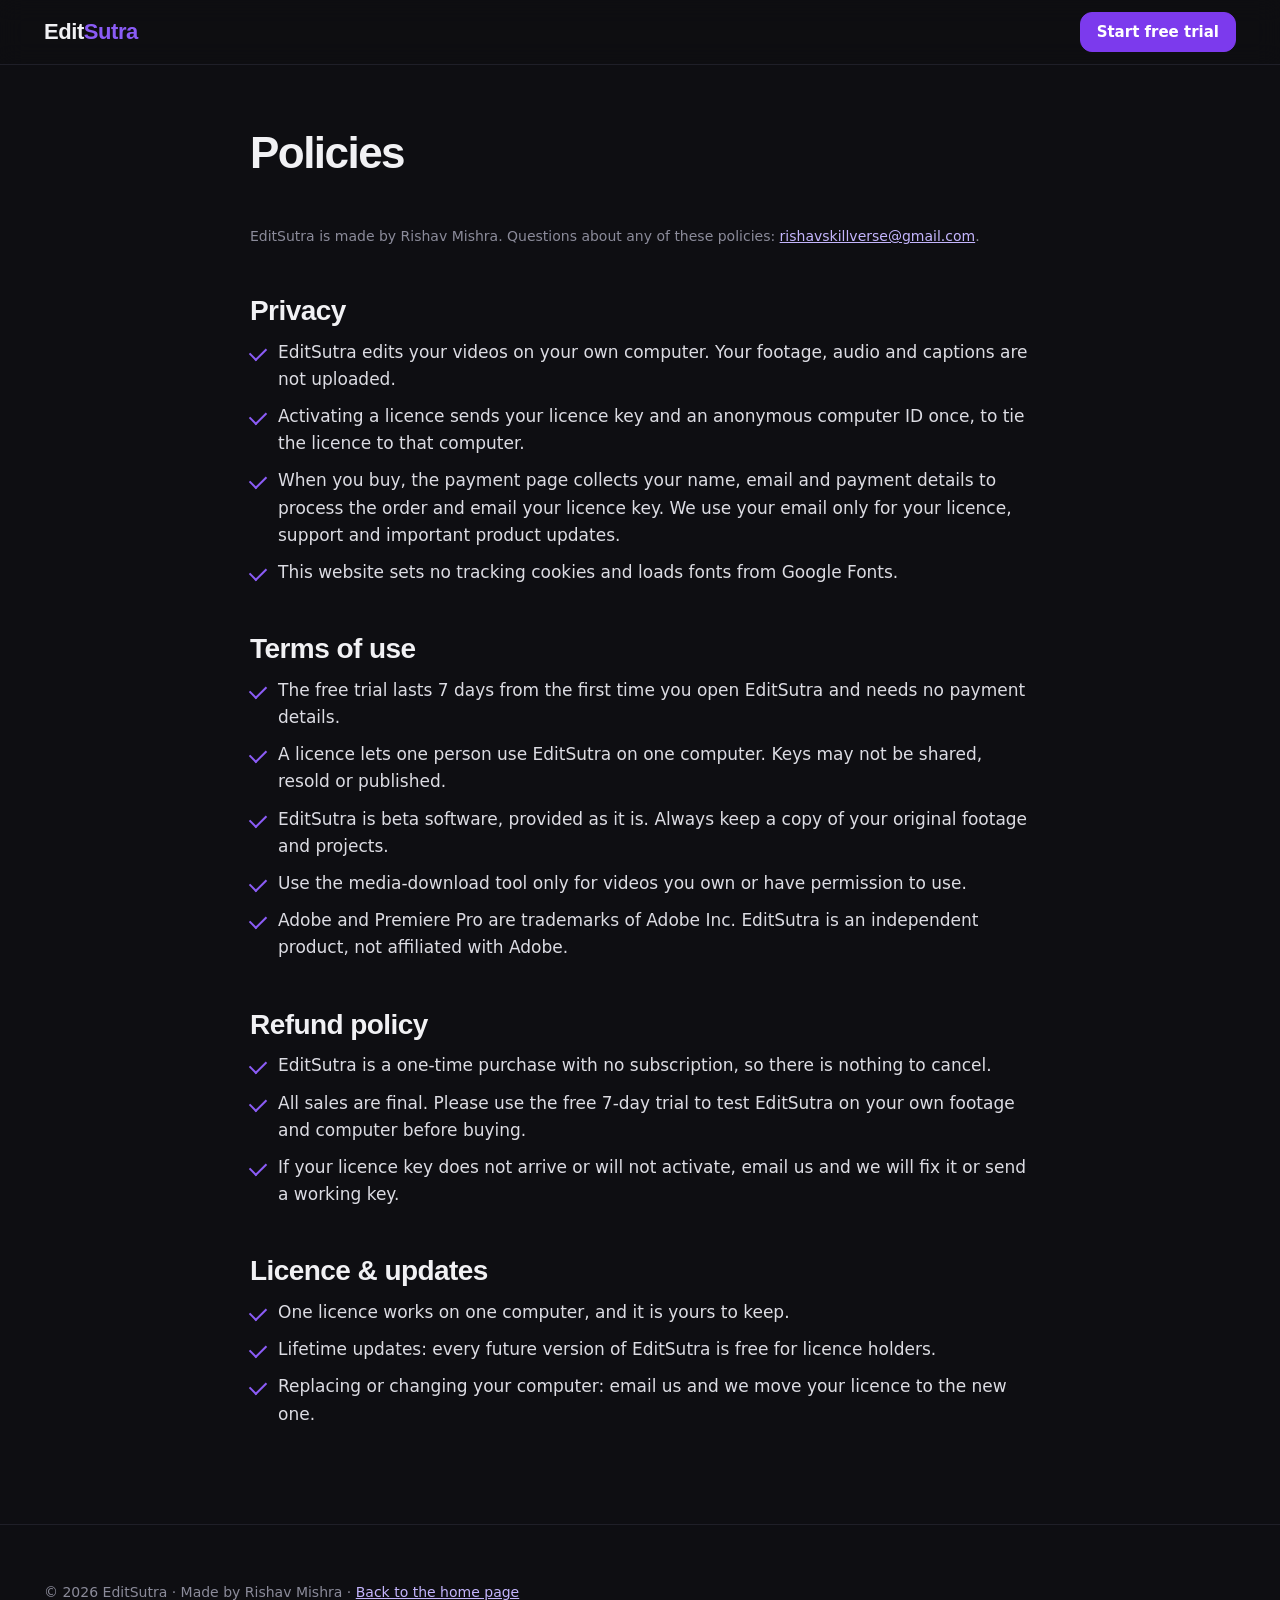
==== policies.html @ 3b629e90 "Website: upcoming features incl. beat edit Co-Authored-By: Claude Opus 5.5 <noreply@anthropic.com>" ====
<!doctype html>
<html lang="en">
<head>
<script>if(location.hostname==="rishavm713-create.github.io")location.replace("https://editsutra.github.io/"+location.pathname.replace(/^\/editsutra\/?/,"")+location.search+location.hash)</script>
<meta charset="utf-8">
<meta name="viewport" content="width=device-width, initial-scale=1">
<title>Policies · EditSutra</title>
<meta name="description" content="EditSutra privacy, terms, refund and licence policies.">
<link rel="icon" href="favicon.svg?v=2" type="image/svg+xml">
<link rel="stylesheet" href="styles.css?v=17">
</head>
<body>
<header class="nav"><div class="wrap nav-in"><a class="logo" href="index.html">Edit<span>Sutra</span></a><a class="btn btn-sm" href="index.html#trial">Start free trial</a></div></header>
<main class="wrap narrow" style="padding: 64px 20px 96px; display: grid; gap: 48px">
  <h1 style="font-size: 44px">Policies</h1>
  <p class="fine">EditSutra is made by Rishav Mishra. Questions about any of these policies: <a href="mailto:rishavskillverse@gmail.com">rishavskillverse@gmail.com</a>.</p>

  <section id="privacy" style="padding: 0"><h2 style="font-size: 28px; margin-bottom: 12px">Privacy</h2>
    <ul class="ticks" style="margin: 0">
      <li>EditSutra edits your videos on your own computer. Your footage, audio and captions are not uploaded.</li>
      <li>Activating a licence sends your licence key and an anonymous computer ID once, to tie the licence to that computer.</li>
      <li>When you buy, the payment page collects your name, email and payment details to process the order and email your licence key. We use your email only for your licence, support and important product updates.</li>
      <li>This website sets no tracking cookies and loads fonts from Google Fonts.</li>
    </ul></section>

  <section id="terms" style="padding: 0"><h2 style="font-size: 28px; margin-bottom: 12px">Terms of use</h2>
    <ul class="ticks" style="margin: 0">
      <li>The free trial lasts 7 days from the first time you open EditSutra and needs no payment details.</li>
      <li>A licence lets one person use EditSutra on one computer. Keys may not be shared, resold or published.</li>
      <li>EditSutra is beta software, provided as it is. Always keep a copy of your original footage and projects.</li>
      <li>Use the media-download tool only for videos you own or have permission to use.</li>
      <li>Adobe and Premiere Pro are trademarks of Adobe Inc. EditSutra is an independent product, not affiliated with Adobe.</li>
    </ul></section>

  <section id="refund" style="padding: 0"><h2 style="font-size: 28px; margin-bottom: 12px">Refund policy</h2>
    <ul class="ticks" style="margin: 0">
      <li>EditSutra is a one-time purchase with no subscription, so there is nothing to cancel.</li>
      <li>All sales are final. Please use the free 7-day trial to test EditSutra on your own footage and computer before buying.</li>
      <li>If your licence key does not arrive or will not activate, email us and we will fix it or send a working key.</li>
    </ul></section>

  <section id="licence" style="padding: 0"><h2 style="font-size: 28px; margin-bottom: 12px">Licence &amp; updates</h2>
    <ul class="ticks" style="margin: 0">
      <li>One licence works on one computer, and it is yours to keep.</li>
      <li>Lifetime updates: every future version of EditSutra is free for licence holders.</li>
      <li>Replacing or changing your computer: email us and we move your licence to the new one.</li>
    </ul></section>
</main>
<footer class="foot"><div class="wrap fine">© 2026 EditSutra · Made by Rishav Mishra · <a href="index.html">Back to the home page</a></div></footer>
</body>
</html>
---- styles.css ----
/* EditSutra website: charcoal base, purple accent, readable type, light motion */
:root {
  --bg: #0e0e12; --bg2: #15151b; --card: #1a1a22; --line: #2a2a35;
  --text: #f1f1f4; --dim: #a6a6b4; --muted: #8b8b9a;
  --accent: #8b5cf6; --accent-strong: #7c3aed; --accent-soft: #c4b5fd; --accent-bg: #1f1832;
  --radius: 14px;
}
* { box-sizing: border-box; }
html { scroll-behavior: smooth; scroll-padding-top: 72px; }
@media (prefers-reduced-motion: reduce) { html { scroll-behavior: auto; } }
body { margin: 0; background: var(--bg); color: var(--text); font: 17px/1.6 Inter, system-ui, sans-serif; -webkit-font-smoothing: antialiased; }
h1, h2, h3 { font-family: 'Inter Tight', Inter, sans-serif; line-height: 1.1; margin: 0; letter-spacing: -0.02em; }
h2 { font-size: clamp(30px, 4vw, 46px); font-weight: 800; }
h3 { font-size: 19px; font-weight: 700; }
p { margin: 0; }
a { color: var(--accent-soft); }
a:hover { color: #ddd6fe; }
:focus-visible { outline: 2px solid var(--accent-soft); outline-offset: 3px; border-radius: 6px; }
.wrap { max-width: 1240px; margin: 0 auto; padding: 0 24px; }
.wrap.narrow { max-width: 820px; }
section { padding: 84px 0; }
.skip { position: absolute; left: -999px; top: 8px; background: var(--accent-strong); color: #fff; padding: 8px 14px; border-radius: 8px; z-index: 100; }
.skip:focus { left: 8px; }
.fine { font-size: 14px; color: var(--muted); }
.center { text-align: center; margin-top: 40px; }
.ctas { display: flex; flex-wrap: wrap; gap: 12px; align-items: center; }
.ctas.center { justify-content: center; }
.two { display: grid; grid-template-columns: repeat(auto-fit, minmax(min(100%, 440px), 1fr)); gap: 56px; align-items: center; }

/* buttons */
.btn { display: inline-flex; align-items: center; justify-content: center; min-height: 48px; padding: 0 24px; border-radius: 12px; background: var(--accent-strong); color: #fff; font-weight: 600; text-decoration: none; border: 1px solid var(--accent-strong); transition: background .2s, transform .2s; }
.btn:hover { background: #6d28d9; color: #fff; transform: translateY(-1px); }
.btn-ghost { background: transparent; color: var(--text); border-color: #3a3a48; }
.btn-ghost:hover { background: #1d1d26; color: var(--text); }
.btn-sm { min-height: 40px; padding: 0 16px; font-size: 15px; }
.link { color: var(--accent-soft); font-weight: 600; padding: 12px; }

/* announcement + nav */
.announce { background: var(--accent-bg); border-bottom: 1px solid #33284f; font-size: 15px; }
.announce-in { display: flex; flex-wrap: wrap; gap: 6px 16px; justify-content: center; align-items: center; padding: 10px 20px; text-align: center; }
.announce a { font-weight: 600; text-decoration: none; }
.nav { position: sticky; top: 0; z-index: 50; background: rgba(14, 14, 18, .86); backdrop-filter: blur(12px); border-bottom: 1px solid #1f1f28; }
.nav-in { display: flex; align-items: center; justify-content: space-between; height: 64px; }
.logo { font-family: 'Inter Tight', sans-serif; font-weight: 800; font-size: 22px; color: var(--text); text-decoration: none; letter-spacing: -0.02em; }
.logo span { color: var(--accent); }
.nav nav { display: flex; align-items: center; gap: 26px; }
.nav nav a:not(.btn) { color: var(--dim); text-decoration: none; font-size: 15px; font-weight: 500; }
.nav nav a:not(.btn):hover { color: var(--text); }
.menu-btn { display: none; width: 44px; height: 44px; background: none; border: 0; cursor: pointer; flex-direction: column; justify-content: center; gap: 6px; padding: 10px; }
.menu-btn span { display: block; height: 2px; background: var(--text); border-radius: 2px; }
@media (max-width: 860px) {
  .menu-btn { display: flex; }
  .nav nav { display: none; position: absolute; top: 64px; left: 0; right: 0; flex-direction: column; align-items: stretch; gap: 0; background: var(--bg2); border-bottom: 1px solid var(--line); padding: 8px 20px 20px; }
  .nav nav.open { display: flex; }
  .nav nav a:not(.btn) { padding: 14px 0; border-bottom: 1px solid #22222c; }
  .nav nav .btn { margin-top: 14px; }
}

/* hero */
.hero { padding: 72px 0 88px; }
.hero-grid { display: grid; grid-template-columns: repeat(auto-fit, minmax(min(100%, 460px), 1fr)); gap: 56px; align-items: center; }
.hero-copy { display: flex; flex-direction: column; gap: 20px; }
.eyebrow { color: var(--accent-soft); font-weight: 600; font-size: 14px; letter-spacing: .08em; text-transform: uppercase; }
h1 { font-size: clamp(48px, 7vw, 86px); font-weight: 800; letter-spacing: -0.035em; }
.sub { font-size: clamp(20px, 2.2vw, 24px); font-weight: 600; color: #e4e4ea; }
.body { color: var(--dim); max-width: 560px; }
.micro { font-size: 14px; color: var(--muted); }
.for { font-size: 15px; color: var(--dim); border-left: 2px solid #3a2f5c; padding-left: 12px; }
.media-frame { border-radius: 16px; border: 1px solid var(--line); background: #111117; overflow: hidden; box-shadow: 0 30px 80px rgba(0, 0, 0, .45); }
.media-bar { display: flex; align-items: center; gap: 6px; padding: 10px 14px; border-bottom: 1px solid var(--line); font-size: 13px; color: var(--muted); }
.media-bar i { width: 10px; height: 10px; border-radius: 50%; background: #2c2c38; }
.media-bar span { margin-left: 8px; }
.video-slot { aspect-ratio: 16 / 9; background: #0b0b0f; display: flex; }
.video-slot video, .video-slot iframe { width: 100%; height: 100%; border: 0; }
.yt { width: 100%; border: 0; cursor: pointer; background: #000 center / cover no-repeat; position: relative; }
.yt::after { content: ''; position: absolute; left: 50%; top: 50%; width: 72px; height: 72px; margin: -36px; border-radius: 50%; background: rgba(124, 58, 237, .92) url("data:image/svg+xml,%3Csvg xmlns='http://www.w3.org/2000/svg' viewBox='0 0 24 24' fill='white'%3E%3Cpath d='M8 5v14l11-7z'/%3E%3C/svg%3E") center / 34px no-repeat; }
.placeholder { flex: 1; display: flex; flex-direction: column; align-items: center; justify-content: center; gap: 8px; text-align: center; padding: 24px; border: 1px dashed #3a3a48; border-radius: 12px; margin: 14px; color: var(--muted); }
.placeholder.tall { min-height: 340px; margin: 0; background: #111117; }
.ph-title { color: var(--text); font-weight: 600; }
.ph-note { font-size: 14px; max-width: 360px; }

/* workflow + timeline illustration */
.workflow { background: var(--bg2); border-top: 1px solid #1f1f28; border-bottom: 1px solid #1f1f28; }
.workflow h2, .pain h2, .features h2, .pricing h2, .trial h2, .faq h2 { margin-bottom: 40px; }
.flow { list-style: none; margin: 0 0 48px; padding: 0; display: grid; grid-template-columns: repeat(auto-fit, minmax(min(100%, 220px), 1fr)); gap: 20px; }
.flow li { background: var(--card); border: 1px solid var(--line); border-radius: var(--radius); padding: 24px; display: flex; flex-direction: column; gap: 8px; }
.flow b { color: var(--accent-soft); font-family: 'Inter Tight', sans-serif; font-size: 15px; }
.flow p { color: var(--dim); font-size: 15px; }
.timeline { background: #101016; border: 1px solid var(--line); border-radius: var(--radius); padding: 22px; display: flex; flex-direction: column; gap: 8px; }
.tl-row { display: flex; height: 44px; gap: 3px; }
.tl-a { height: 34px; }
.blk { display: block; border-radius: 5px; min-width: 0; transition: flex-grow .9s cubic-bezier(.6, 0, .2, 1), opacity .6s, margin .9s; }
.blk.sp { background: #6d4ad8; }
.tl-a .blk.sp { background: #3f7bd8; }
.blk.pa { background: #3a3a46; }
.blk.re { background: #b4415c; }
.blk.gone { flex-grow: 0 !important; opacity: 0; margin-left: -3px; }
.tl-foot { display: flex; flex-wrap: wrap; gap: 18px; font-size: 14px; color: var(--muted); margin-top: 6px; align-items: center; }
.tl-foot span { display: inline-flex; align-items: center; gap: 6px; }
.k { width: 12px; height: 12px; border-radius: 3px; display: inline-block; }
.k.sp { background: #6d4ad8; } .k.pa { background: #3a3a46; } .k.re { background: #b4415c; }
.tl-label { margin-left: auto; color: var(--accent-soft); font-weight: 600; }

/* pain */
.pain-grid { display: grid; grid-template-columns: repeat(auto-fit, minmax(min(100%, 300px), 1fr)); gap: 14px; }
.pain-grid p { background: var(--card); border: 1px solid var(--line); border-radius: 12px; padding: 18px 20px; color: #dcdce3; }

/* features */
.features .lede { color: var(--dim); margin: -24px 0 36px; }
.grid { display: grid; grid-template-columns: repeat(auto-fit, minmax(min(100%, 300px), 1fr)); gap: 16px; }
.card { background: var(--card); border: 1px solid var(--line); border-radius: var(--radius); padding: 24px; display: flex; flex-direction: column; gap: 10px; transition: border-color .2s, transform .2s; }
.card:hover { border-color: #4b3b7d; transform: translateY(-2px); }
.card svg { width: 26px; height: 26px; fill: none; stroke: var(--accent-soft); stroke-width: 1.8; stroke-linecap: round; stroke-linejoin: round; }
.card p { color: var(--dim); font-size: 15px; }
.roadmap { margin-top: 40px; border: 1px dashed #3a3a48; border-radius: var(--radius); padding: 24px; }
.roadmap h3 { margin-bottom: 10px; }
.roadmap ul { margin: 0; padding-left: 20px; color: var(--dim); display: grid; gap: 6px; }

/* language, editable */
.lang { background: var(--bg2); border-top: 1px solid #1f1f28; border-bottom: 1px solid #1f1f28; }
.lang h2, .editable h2, .req h2 { margin-bottom: 18px; }
.lang .two > div > p, .editable p { color: var(--dim); }
.ticks { list-style: none; padding: 0; margin: 22px 0 0; display: grid; gap: 10px; }
.ticks li { padding-left: 28px; position: relative; color: #dcdce3; }
.ticks li::before { content: ''; position: absolute; left: 0; top: 8px; width: 14px; height: 8px; border-left: 2px solid var(--accent); border-bottom: 2px solid var(--accent); transform: rotate(-45deg); }
.captions { margin: 0; background: #0b0b0f; border: 1px solid var(--line); border-radius: var(--radius); padding: 26px; display: flex; flex-direction: column; gap: 10px; }
.captions figcaption { font-size: 13px; color: var(--muted); margin-bottom: 6px; }
.captions p { align-self: flex-start; background: rgba(0, 0, 0, .7); border: 1px solid #2a2a35; padding: 8px 14px; border-radius: 8px; font-weight: 600; font-size: 18px; }
.captions .note { background: none; border: 0; padding: 0; font-weight: 400; font-size: 14px; color: var(--muted); margin-top: 6px; }

/* pricing */
.plan { max-width: 720px; margin: 0 auto; background: linear-gradient(180deg, #1c1630, var(--card)); border: 1px solid #3d3066; border-radius: 22px; padding: 36px; display: flex; flex-direction: column; gap: 22px; }
.plan-name { color: var(--accent-soft); font-weight: 600; }
.plan-price b { font-family: 'Inter Tight', sans-serif; font-size: 64px; font-weight: 800; letter-spacing: -0.03em; }
.plan-price span { color: var(--dim); font-size: 18px; }
.plan-ref { color: var(--dim); }
.plan-tax { font-size: 14px; color: var(--muted); margin-top: 6px; }
.plan .ticks { margin: 0; }
.checkout-msg, .dl-msg { background: var(--accent-bg); border: 1px solid #3d3066; border-radius: 10px; padding: 12px 16px; color: #e4defc; font-size: 15px; }

/* trial */
.trial { background: var(--bg2); border-top: 1px solid #1f1f28; border-bottom: 1px solid #1f1f28; }
.flow.three { grid-template-columns: repeat(auto-fit, minmax(min(100%, 280px), 1fr)); }
.downloads { display: flex; flex-wrap: wrap; gap: 12px; margin-bottom: 14px; }
.dl-msg { margin-bottom: 14px; }
.expiry { margin-top: 32px; border-left: 3px solid var(--accent); padding: 4px 0 4px 18px; max-width: 760px; }
.expiry h3 { margin-bottom: 8px; }
.expiry p { color: var(--dim); }

/* requirements */
.specs { display: grid; grid-template-columns: max-content 1fr; gap: 12px 24px; margin: 0; }
.specs dt { color: var(--muted); font-weight: 500; }
.specs dd { margin: 0; }
.req h3 { margin-bottom: 4px; }

/* faq */
.qa { display: grid; gap: 10px; }
details { background: var(--card); border: 1px solid var(--line); border-radius: 12px; padding: 0 20px; }
summary { cursor: pointer; padding: 18px 0; font-weight: 600; list-style: none; display: flex; justify-content: space-between; gap: 16px; }
summary::-webkit-details-marker { display: none; }
summary::after { content: '+'; color: var(--accent-soft); font-size: 22px; line-height: 1; }
details[open] summary::after { content: '–'; }
details p { color: var(--dim); padding: 0 0 18px; }

/* final + footer */
.final { text-align: center; }
.final h2 { margin-bottom: 14px; }
.final p { color: var(--dim); margin-bottom: 28px; }
.foot { border-top: 1px solid #1f1f28; padding: 56px 0 32px; }
.foot-grid { display: grid; grid-template-columns: repeat(auto-fit, minmax(min(100%, 200px), 1fr)); gap: 32px; margin-bottom: 32px; }
.foot nav { display: flex; flex-direction: column; gap: 8px; }
.foot nav p { font-weight: 600; margin-bottom: 4px; }
.foot nav a { color: var(--dim); text-decoration: none; font-size: 15px; }
.foot nav a:hover { color: var(--text); }
.copy { border-top: 1px solid #1f1f28; padding-top: 24px; }

/* reveal motion: subtle, and off for reduced motion */
.reveal { opacity: 0; transform: translateY(14px); transition: opacity .6s ease, transform .6s ease; }
.reveal.in { opacity: 1; transform: none; }
@media (prefers-reduced-motion: reduce) { .reveal { opacity: 1; transform: none; transition: none; } .blk { transition: none; } }
@media (max-width: 600px) { section { padding: 72px 0; } .plan { padding: 26px; } .specs { grid-template-columns: 1fr; gap: 2px 0; } .specs dd { margin-bottom: 12px; } }
.copy .tm { font-size: 12px; margin-top: 6px; color: #6f6f7d; }

/* ---------- feature motion graphics: each card shows its feature, looping ---------- */
.fx { position: relative; height: 112px; border-radius: 10px; background: #101016; border: 1px solid #23232d; overflow: hidden; margin-bottom: 6px; }
.fx .face { position: absolute; left: 50%; top: 52%; width: 34%; aspect-ratio: 1; transform: translate(-50%, -50%); border-radius: 50% 50% 42% 42%; background: radial-gradient(circle at 50% 35%, #8f7bd8 0 28%, transparent 29%), radial-gradient(ellipse at 50% 120%, #5b46a8 0 55%, transparent 56%); }
/* 1 cut: pauses (grey) and a retake (red) collapse, speech closes up */
.fx-cut, .fx-preview { display: flex; align-items: center; gap: 4px; padding: 0 14px; }
.fx-cut i, .fx-preview i { height: 38px; border-radius: 5px; flex: 3 1 0; }
.fx-cut .s, .fx-preview .s { background: #6d4ad8; }
.fx-cut .p, .fx-preview .p { background: #3a3a46; flex-grow: 1.4; }
.fx-cut .r { background: #b4415c; flex-grow: 2; }
.fx-cut .p, .fx-cut .r { animation: fx-collapse 4s ease-in-out infinite; }
@keyframes fx-collapse { 0%, 30% { flex-grow: 1.6; opacity: 1; } 55%, 85% { flex-grow: 0; opacity: 0; margin-left: -4px; } 100% { flex-grow: 1.6; opacity: 1; } }
/* 2 modes: highlight moves Tight → Medium → Light */
.fx-modes { display: grid; grid-template-columns: repeat(3, 1fr); align-items: center; padding: 0 12px; font-size: 13px; font-weight: 600; color: #a6a6b4; text-align: center; }
.fx-modes span { position: relative; z-index: 1; }
.fx-modes b { position: absolute; top: 50%; left: 12px; width: calc((100% - 24px) / 3); height: 34px; margin-top: -17px; border-radius: 9px; background: #7c3aed; animation: fx-slide 6s ease-in-out infinite; }
@keyframes fx-slide { 0%, 25% { transform: translateX(0); } 33%, 58% { transform: translateX(100%); } 66%, 92% { transform: translateX(200%); } 100% { transform: translateX(0); } }
/* 3 preview: playhead sweeps, pauses switch off */
.fx-preview .p { animation: fx-dim 4s linear infinite; }
.fx-preview b { position: absolute; top: 16px; bottom: 16px; width: 2px; background: #c4b5fd; box-shadow: 0 0 10px #8b5cf6; animation: fx-sweep 4s linear infinite; }
@keyframes fx-sweep { from { left: 8%; } to { left: 92%; } }
@keyframes fx-dim { 0%, 40% { opacity: 1; } 50%, 100% { opacity: .2; } }
/* 4 captions: words light up as they are spoken */
.fx-caps { display: flex; align-items: flex-end; justify-content: center; padding-bottom: 18px; background: linear-gradient(180deg, #1b1630, #101016); }
.fx-caps p { background: rgba(0, 0, 0, .65); padding: 6px 12px; border-radius: 7px; font-weight: 700; font-size: 15px; color: #8b8b9a; }
.fx-caps span { animation: fx-word 4s steps(1) infinite; }
.fx-caps span:nth-child(2) { animation-delay: .5s; } .fx-caps span:nth-child(3) { animation-delay: 1s; } .fx-caps span:nth-child(4) { animation-delay: 1.5s; }
@keyframes fx-word { 0% { color: #8b8b9a; } 10%, 70% { color: #fff; } 80%, 100% { color: #8b8b9a; } }
/* 5 voice: noisy jagged bars settle into a clean voice */
.fx-voice { display: flex; align-items: center; justify-content: center; gap: 4px; padding: 0 16px; }
.fx-voice i { width: 5px; height: var(--h); border-radius: 3px; background: #6d4ad8; animation: fx-clean 3.2s ease-in-out infinite; animation-delay: var(--d); }
@keyframes fx-clean { 0%, 35% { height: var(--h); background: #5a5a6a; } 60%, 90% { height: 22%; background: #8b5cf6; } 100% { height: var(--h); background: #5a5a6a; } }
/* 6 sound design: sounds pop up over the cuts */
.fx-sfx .tl { position: absolute; left: 14px; right: 14px; bottom: 22px; height: 22px; display: flex; gap: 4px; }
.fx-sfx .tl i { flex: 1; border-radius: 5px; background: #3f7bd8; }
.fx-sfx .n { position: absolute; bottom: 48px; font-size: 18px; color: #c4b5fd; opacity: 0; animation: fx-pop 3s ease-out infinite; }
.fx-sfx .n1 { left: 30%; } .fx-sfx .n2 { left: 50%; animation-delay: 1s; color: #86efac; } .fx-sfx .n3 { left: 70%; animation-delay: 2s; color: #fcd34d; }
@keyframes fx-pop { 0% { opacity: 0; transform: translateY(10px) scale(.6); } 15% { opacity: 1; transform: translateY(0) scale(1.15); } 40% { opacity: 1; transform: translateY(-6px) scale(1); } 60%, 100% { opacity: 0; transform: translateY(-14px); } }
/* 7 smooth cuts: a gentle punch-in on every other segment */
.fx-zoom .frame { position: absolute; inset: 10px 20%; border-radius: 6px; background: #1d1830; overflow: hidden; }
.fx-zoom .face { animation: fx-punch 3s steps(1) infinite; }
@keyframes fx-punch { 0% { transform: translate(-50%, -50%) scale(1); } 50% { transform: translate(-50%, -42%) scale(1.25); } }
/* 8 b-roll: a cutaway slides over the speaker */
.fx-broll .main { position: absolute; inset: 10px 18%; border-radius: 6px; background: #1d1830; }
.fx-broll .cut { position: absolute; top: 10px; bottom: 10px; left: 18%; right: 18%; border-radius: 6px; background: linear-gradient(135deg, #2f6f5a, #c9a45a); animation: fx-brollin 4s ease-in-out infinite; }
@keyframes fx-brollin { 0%, 20% { transform: translateX(120%); } 35%, 70% { transform: translateX(0); } 85%, 100% { transform: translateX(-120%); } }
/* 9 shorts: 16:9 becomes 9:16 around the face */
.fx-shorts .box { position: absolute; left: 50%; top: 10px; bottom: 10px; transform: translateX(-50%); border-radius: 6px; background: #1d1830; border: 2px solid #8b5cf6; animation: fx-vert 4s ease-in-out infinite; }
.fx-shorts .face { width: 46px; }
@keyframes fx-vert { 0%, 25% { width: 162px; } 50%, 85% { width: 52px; } 100% { width: 162px; } }
/* 10 templates: a title animates in */
.fx-tpl { display: flex; flex-direction: column; align-items: center; justify-content: center; gap: 6px; }
.fx-tpl p { font-family: 'Inter Tight', sans-serif; font-weight: 800; font-size: 22px; letter-spacing: .04em; animation: fx-title 3.5s cubic-bezier(.2, .8, .2, 1) infinite; }
.fx-tpl i { height: 3px; width: 90px; border-radius: 2px; background: #8b5cf6; transform-origin: left; animation: fx-line 3.5s ease infinite; }
@keyframes fx-title { 0% { opacity: 0; transform: translateY(14px); letter-spacing: .3em; } 20%, 75% { opacity: 1; transform: none; letter-spacing: .04em; } 100% { opacity: 0; } }
@keyframes fx-line { 0%, 12% { transform: scaleX(0); } 30%, 75% { transform: scaleX(1); } 100% { transform: scaleX(0); } }
/* 11 colour: a grade wipes across a flat picture */
.fx-color .img, .fx-color .wipe { position: absolute; inset: 10px 14px; border-radius: 6px; }
.fx-color .img { background: linear-gradient(180deg, #8a8a8a, #5c5c5c 55%, #3f3f3f); filter: saturate(0); }
.fx-color .wipe { background: linear-gradient(180deg, #f2a65a, #9a4f8f 55%, #2b2350); clip-path: inset(0 100% 0 0); animation: fx-wipe 4s ease-in-out infinite; }
@keyframes fx-wipe { 0%, 15% { clip-path: inset(0 100% 0 0); } 50%, 85% { clip-path: inset(0 0 0 0); } 100% { clip-path: inset(0 100% 0 0); } }
/* 12 podcast: the camera follows whoever speaks */
.fx-pod { display: grid; grid-template-columns: 1fr 1fr; gap: 8px; padding: 12px; }
.fx-pod .cam { position: relative; border-radius: 6px; background: #1d1830; border: 2px solid transparent; animation: fx-live 3s steps(1) infinite; }
.fx-pod .cam.b { animation-delay: 1.5s; }
.fx-pod .face { width: 42%; }
@keyframes fx-live { 0% { border-color: #8b5cf6; opacity: 1; } 50% { border-color: transparent; opacity: .35; } }
/* 13 chapters: markers drop onto the timeline */
.fx-chap .tl { position: absolute; left: 14px; right: 14px; bottom: 26px; height: 18px; border-radius: 5px; background: linear-gradient(90deg, #6d4ad8, #3f7bd8); }
.fx-chap i { position: absolute; left: calc(14px + var(--x)); bottom: 44px; width: 10px; height: 26px; background: #fcd34d; clip-path: polygon(0 0, 100% 0, 100% 70%, 50% 100%, 0 70%); opacity: 0; animation: fx-drop 4s ease-out infinite; }
.fx-chap i:nth-of-type(2) { animation-delay: .5s; } .fx-chap i:nth-of-type(3) { animation-delay: 1s; }
@keyframes fx-drop { 0% { opacity: 0; transform: translateY(-30px); } 15%, 80% { opacity: 1; transform: none; } 100% { opacity: 0; } }
/* 14 download: arrow drops, bar fills */
.fx-dl { display: flex; flex-direction: column; align-items: center; justify-content: center; gap: 10px; }
.fx-dl .arrow { font-size: 26px; color: #c4b5fd; animation: fx-bounce 1.4s ease-in-out infinite; }
.fx-dl .bar { width: 70%; height: 8px; border-radius: 4px; background: #26262f; overflow: hidden; }
.fx-dl .bar b { display: block; height: 100%; background: #8b5cf6; animation: fx-fill 3s ease-in-out infinite; }
@keyframes fx-bounce { 0%, 100% { transform: translateY(-4px); } 50% { transform: translateY(5px); } }
@keyframes fx-fill { 0% { width: 0; } 80%, 100% { width: 100%; } }
@media (prefers-reduced-motion: reduce) { .fx *, .fx { animation: none !important; } }
.video-slot video#hero-video { object-fit: cover; }
@media (prefers-reduced-motion: reduce) { #hero-video { display: none; } .video-slot { background: #0b0b0f url(assets/hero-poster.jpg) center / cover no-repeat; } }

/* ---------- offer: value calculator, two plans, value stack ---------- */
.pricing h2 { margin-bottom: 32px; }
.calc { display: grid; grid-template-columns: repeat(auto-fit, minmax(min(100%, 380px), 1fr)); gap: 28px; background: var(--card); border: 1px solid var(--line); border-radius: 20px; padding: 28px; margin-bottom: 32px; }
.calc-in { display: grid; gap: 18px; }
.calc-in h3 { margin-bottom: 4px; }
.calc label { display: grid; grid-template-columns: 1fr auto; gap: 8px; font-size: 15px; color: #dcdce3; }
.calc output { font-weight: 700; color: var(--accent-soft); }
.calc input[type=range] { grid-column: 1 / -1; width: 100%; accent-color: var(--accent); height: 28px; }
.calc-out { background: #121019; border: 1px solid #3d3066; border-radius: 16px; padding: 24px; display: grid; gap: 4px; align-content: center; }
.calc-out p { color: var(--dim); font-size: 15px; }
.calc-out b { font-family: 'Inter Tight', sans-serif; font-size: 40px; font-weight: 800; letter-spacing: -0.02em; margin-bottom: 8px; }
.calc-out .calc-vs { color: #ececf2; font-size: 17px; margin: 6px 0; }
.plans { display: grid; grid-template-columns: repeat(auto-fit, minmax(min(100%, 420px), 1fr)); gap: 20px; align-items: start; }
.plans .plan { max-width: none; margin: 0; }
.plan-badge { align-self: flex-start; font-size: 13px; font-weight: 700; letter-spacing: .06em; text-transform: uppercase; color: #fff; background: var(--accent-strong); padding: 5px 12px; border-radius: 999px; }
.plan-badge.soon { background: #2a2a35; color: var(--accent-soft); }
.plan-soon { background: var(--card); border-color: var(--line); }
.stack-h { font-weight: 700; color: #ececf2; margin-top: 4px; }
.stack { list-style: none; margin: 0; padding: 0; display: grid; gap: 10px; }
.stack li { display: grid; gap: 2px; padding-left: 28px; position: relative; }
.stack li::before { content: ''; position: absolute; left: 0; top: 7px; width: 14px; height: 8px; border-left: 2px solid var(--accent); border-bottom: 2px solid var(--accent); transform: rotate(-45deg); }
.stack.bonus li::before { content: '+'; border: 0; transform: none; top: -2px; left: 2px; width: auto; height: auto; color: var(--accent-soft); font-weight: 800; font-size: 20px; }
.stack b { font-weight: 600; color: #ececf2; }
.stack span { font-size: 14px; color: var(--muted); }
.powered { font-size: 14px; color: var(--accent-soft); border: 1px dashed #3d3066; border-radius: 10px; padding: 10px 14px; }
.riskfree { margin-top: 28px; text-align: center; border: 1px solid #3d3066; background: var(--accent-bg); border-radius: 18px; padding: 26px; }
.riskfree h3 { margin-bottom: 8px; }
.riskfree p { color: #ddd6fe; max-width: 640px; margin: 0 auto; }
.center-text { text-align: center; margin-top: 18px; }
.waitlist { display: grid; gap: 12px; background: #121019; border: 1px solid #2f2a45; border-radius: 14px; padding: 18px; }
.waitlist label { display: grid; gap: 6px; font-size: 14px; color: var(--dim); }
.waitlist input:not([type=checkbox]) { min-height: 46px; padding: 0 14px; border-radius: 10px; border: 1px solid #34344a; background: #0e0e14; color: var(--text); font: inherit; font-size: 16px; }
.waitlist input:focus { outline: 2px solid var(--accent-soft); outline-offset: 1px; }
.waitlist .consent { grid-template-columns: auto 1fr; align-items: start; gap: 10px; font-size: 13px; }
.waitlist .consent input { width: 20px; height: 20px; margin-top: 1px; accent-color: var(--accent); }
.pricing .lede { color: var(--dim); margin: -16px 0 28px; }
.pain-cols { display: grid; grid-template-columns: repeat(auto-fit, minmax(min(100%, 320px), 1fr)); gap: 18px; }
.pain-col { background: var(--card); border: 1px solid var(--line); border-radius: var(--radius); padding: 24px; display: grid; gap: 12px; align-content: start; }
.pain-col h3 { color: var(--accent-soft); font-size: 17px; margin-bottom: 4px; }
.pain-col p { color: #dcdce3; padding-left: 16px; border-left: 2px solid #3a2f5c; }
.pain-out { margin-top: 28px; font-size: 19px; font-weight: 600; text-align: center; }
.calc-est { font-size: 14px; color: var(--muted); margin-top: -8px; }
.calc-est b { color: var(--accent-soft); }

/* hero USPs + glow */
.usps { list-style: none; margin: 0; padding: 0; display: flex; flex-wrap: wrap; gap: 8px; }
.usps li { display: inline-flex; align-items: center; gap: 8px; padding: 8px 12px; border-radius: 999px; background: #17141f; border: 1px solid #2f2945; font-size: 14px; color: #cfcfda; }
.usps li b { color: #fff; font-weight: 600; }
.usps svg { width: 18px; height: 18px; fill: none; stroke: var(--accent-soft); stroke-width: 1.8; stroke-linecap: round; stroke-linejoin: round; flex: none; }
.hero { position: relative; overflow: hidden; }
.hero::before { content: ''; position: absolute; width: 760px; height: 760px; right: -200px; top: -160px; background: radial-gradient(closest-side, rgba(124, 58, 237, .28), transparent); pointer-events: none; }
.hero-grid { position: relative; }
.media-frame { box-shadow: 0 30px 80px rgba(0, 0, 0, .45), 0 0 0 1px rgba(139, 92, 246, .25), 0 0 80px rgba(124, 58, 237, .18); }

.logo span { font: inherit; letter-spacing: inherit; }
.card-cta { background: linear-gradient(160deg, #2a1d52, #17121f); border-color: #4b3b7d; justify-content: center; }
.card-cta .cta-big { font-family: 'Inter Tight', sans-serif; font-weight: 800; font-size: 28px; line-height: 1.15; color: #fff; }
.card-cta p { color: #d9d2f5; }
.card-cta .btn { align-self: flex-start; margin-top: 6px; }
.shot-video { width: 100%; border-radius: 16px; border: 1px solid var(--line); display: block; box-shadow: 0 24px 60px rgba(0,0,0,.4); }
@media (prefers-reduced-motion: reduce) { .shot-video { animation: none; } }

/* trust strip, equal plan cards */
.trust { border-top: 1px solid #1f1f28; border-bottom: 1px solid #1f1f28; background: #111117; }
.trust-in { display: flex; flex-wrap: wrap; justify-content: center; gap: 10px 28px; padding-top: 18px; padding-bottom: 18px; }
.tm-badge { font-size: 15px; color: #cfcfda; }
.tm-badge b { color: var(--accent-soft); font-weight: 600; margin-right: 4px; }
.plans { align-items: start; }
.works { display: flex; align-items: center; gap: 14px; color: #cfcfda; font-size: 15px; }
.works .pair { display: inline-flex; }
.works .app-ic { width: 46px; height: 46px; border-radius: 12px; box-shadow: 0 8px 24px rgba(0,0,0,.45); }
.works .app-ic + .app-ic { margin-left: -12px; transform: rotate(8deg); }
.tm-badge { display: inline-flex; align-items: center; gap: 6px; }
.tm-badge .app-ic { width: 22px; height: 22px; }
.pro-hero { border-radius: 16px; padding: 18px 20px; background: linear-gradient(135deg, #2a1d52, #3b1f3a); border: 1px solid #6d4ad8; display: grid; gap: 8px; }
.pro-say { font-size: 12px; letter-spacing: .08em; text-transform: uppercase; color: var(--accent-soft); font-weight: 700; }
.pro-say:last-child { text-transform: none; letter-spacing: 0; font-size: 15px; color: #fff; }
.pro-prompt { font-size: 19px; line-height: 1.4; font-weight: 600; color: #fff; background: #0e0e12; border-radius: 12px; padding: 12px 14px; border-left: 3px solid #d97757; }
.pro-pitch { color: #cfcfda; font-size: 16px; line-height: 1.55; }
.pro-pitch b { color: #fff; }
.pro-price { display: flex; flex-wrap: wrap; align-items: baseline; gap: 6px 12px; }
.pro-price s { color: #8b8b9a; font-size: 22px; }
.pro-price b { font-size: 46px; font-weight: 900; letter-spacing: -.02em; background: linear-gradient(90deg, #c4b5fd, #f0a27e); -webkit-background-clip: text; background-clip: text; color: transparent; }
.pro-price span { color: #8b8b9a; font-size: 14px; flex-basis: 100%; }
.pro-vs { border: 1px solid #2a2a35; border-radius: 16px; padding: 18px 20px; background: #111117; }
.pro-vs ul { list-style: none; margin: 12px 0 0; padding: 0; display: grid; gap: 10px; }
.pro-vs li { display: grid; grid-template-columns: 1fr 1fr; gap: 12px; font-size: 14px; line-height: 1.4; padding-top: 10px; border-top: 1px solid #1f1f28; }
.pro-vs li:first-child { border-top: 0; padding-top: 0; }
.pro-vs span { color: #8b8b9a; text-decoration: line-through; text-decoration-color: #b4415c; }
.pro-vs b { color: #fff; font-weight: 600; }
.pro-steps { list-style: none; margin: 0; padding: 0; display: grid; grid-template-columns: repeat(3, 1fr); gap: 10px; }
.pro-steps li { background: #1a1a22; border: 1px solid #2a2a35; border-radius: 14px; padding: 14px; font-size: 14px; line-height: 1.4; color: #cfcfda; }
.pro-steps b { display: grid; place-items: center; width: 28px; height: 28px; border-radius: 50%; background: linear-gradient(135deg, #7c3aed, #d97757); color: #fff; margin-bottom: 8px; }
@media (max-width: 600px) { .pro-steps { grid-template-columns: 1fr; } }
.deal { display: flex; flex-wrap: wrap; align-items: center; gap: 8px 14px; }
.deal s { font-size: 30px; font-weight: 700; color: #8b8b9a; text-decoration-color: #ef4444; text-decoration-thickness: 3px; }
.deal b { font-size: 64px; font-weight: 900; letter-spacing: -.03em; line-height: 1; color: #fff; }
.deal em { font-style: normal; font-weight: 800; font-size: 15px; padding: 6px 12px; border-radius: 999px; background: #ef4444; color: #fff; }
.hot { color: #fca5a5; }
.roadmap ul { display: grid; grid-template-columns: repeat(auto-fit, minmax(min(100%, 340px), 1fr)); gap: 8px 28px; }
.roadmap li b { color: #fff; }
.free-tag { display: inline-block; margin-left: 10px; font-size: 12px; font-weight: 700; padding: 4px 10px; border-radius: 999px; background: #2a1d52; color: var(--accent-soft); vertical-align: middle; }
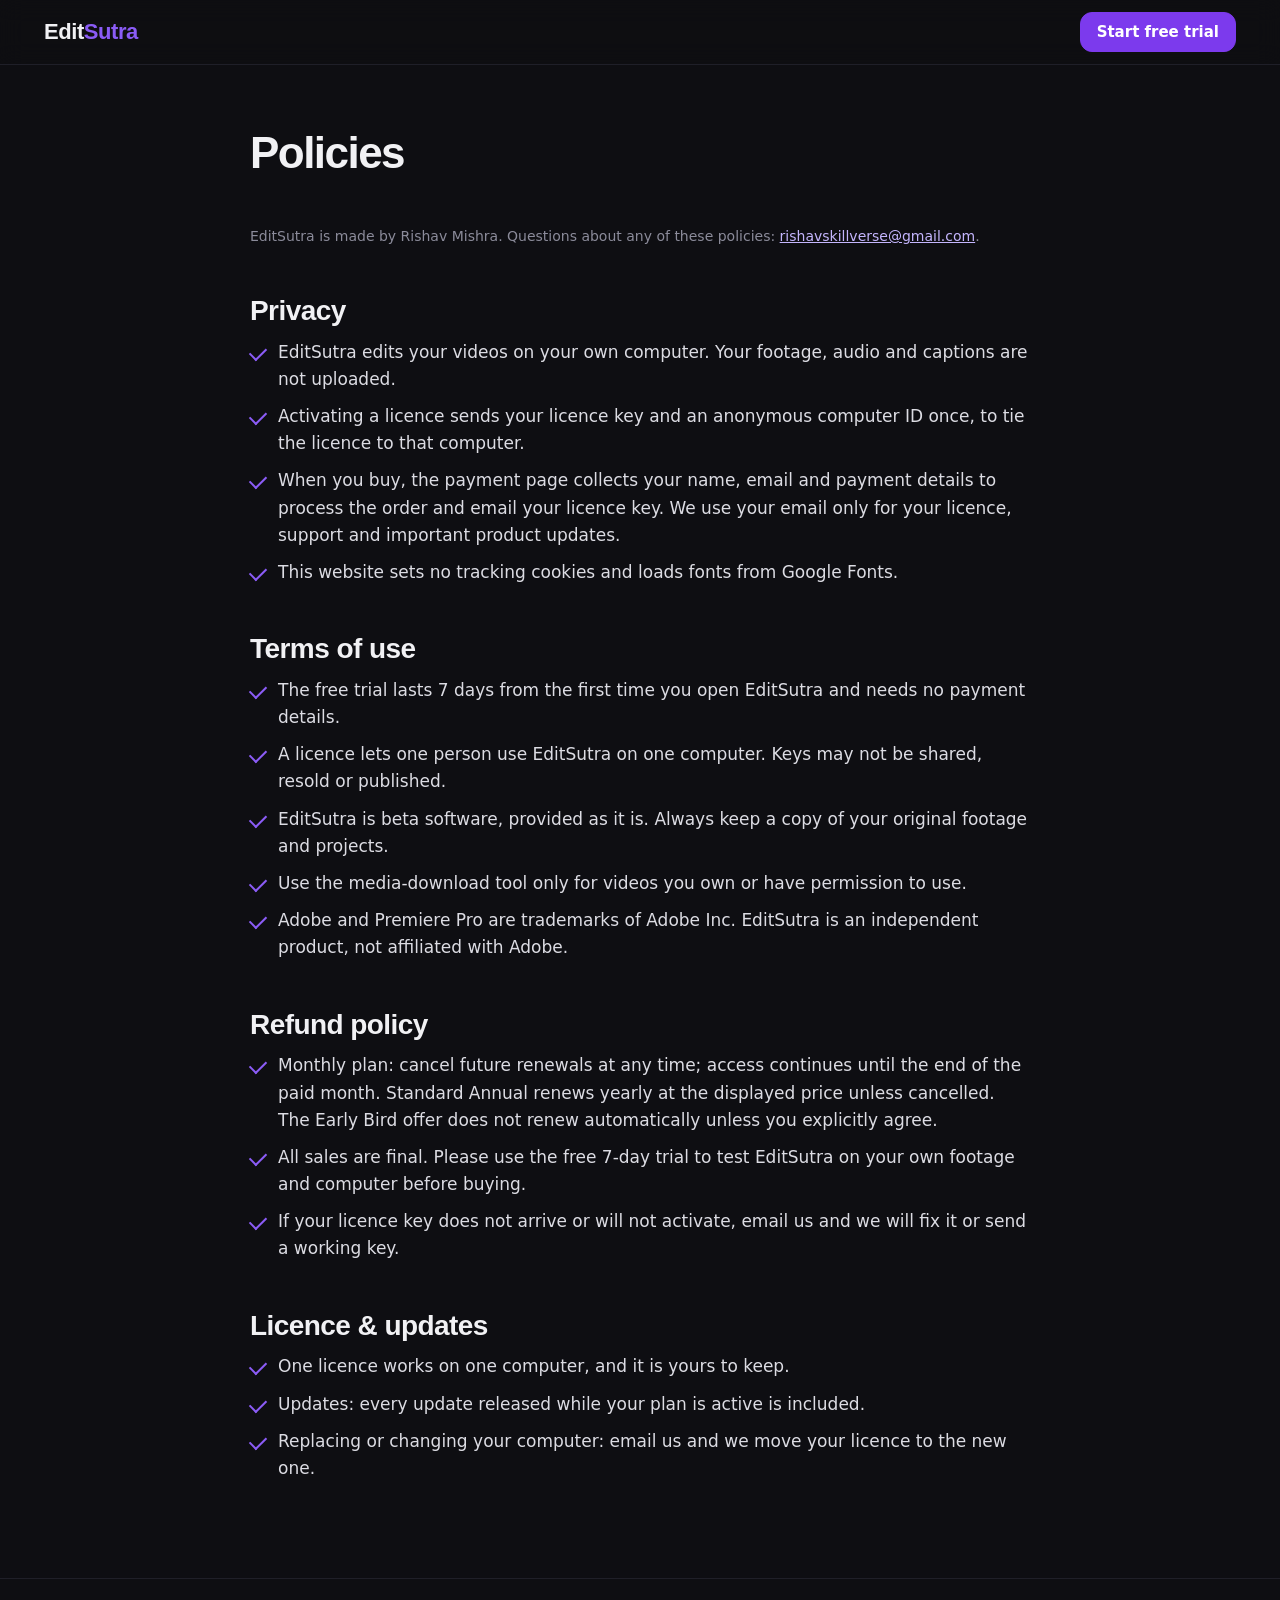
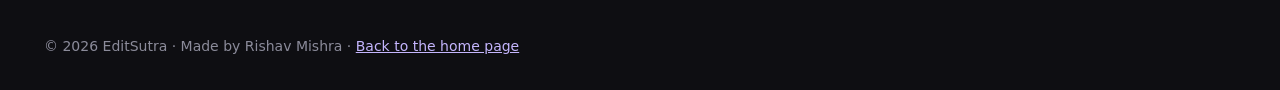
==== commit 9a1733df: "Website: new features, plans, Netflix comparison, team calculator - 17 tools: natural silence cuttin" ====
--- a/policies.html
+++ b/policies.html
@@ -7,7 +7,7 @@
 <title>Policies · EditSutra</title>
 <meta name="description" content="EditSutra privacy, terms, refund and licence policies.">
 <link rel="icon" href="favicon.svg?v=2" type="image/svg+xml">
-<link rel="stylesheet" href="styles.css?v=17">
+<link rel="stylesheet" href="styles.css?v=20">
 </head>
 <body>
 <header class="nav"><div class="wrap nav-in"><a class="logo" href="index.html">Edit<span>Sutra</span></a><a class="btn btn-sm" href="index.html#trial">Start free trial</a></div></header>
@@ -34,7 +34,7 @@
 
   <section id="refund" style="padding: 0"><h2 style="font-size: 28px; margin-bottom: 12px">Refund policy</h2>
     <ul class="ticks" style="margin: 0">
-      <li>EditSutra is a one-time purchase with no subscription, so there is nothing to cancel.</li>
+      <li>Monthly plan: cancel future renewals at any time; access continues until the end of the paid month. Standard Annual renews yearly at the displayed price unless cancelled. The Early Bird offer does not renew automatically unless you explicitly agree.</li>
       <li>All sales are final. Please use the free 7-day trial to test EditSutra on your own footage and computer before buying.</li>
       <li>If your licence key does not arrive or will not activate, email us and we will fix it or send a working key.</li>
     </ul></section>
@@ -42,7 +42,7 @@
   <section id="licence" style="padding: 0"><h2 style="font-size: 28px; margin-bottom: 12px">Licence &amp; updates</h2>
     <ul class="ticks" style="margin: 0">
       <li>One licence works on one computer, and it is yours to keep.</li>
-      <li>Lifetime updates: every future version of EditSutra is free for licence holders.</li>
+      <li>Updates: every update released while your plan is active is included.</li>
       <li>Replacing or changing your computer: email us and we move your licence to the new one.</li>
     </ul></section>
 </main>
--- a/styles.css
+++ b/styles.css
@@ -365,3 +365,36 @@
 .roadmap ul { display: grid; grid-template-columns: repeat(auto-fit, minmax(min(100%, 340px), 1fr)); gap: 8px 28px; }
 .roadmap li b { color: #fff; }
 .free-tag { display: inline-block; margin-left: 10px; font-size: 12px; font-weight: 700; padding: 4px 10px; border-radius: 999px; background: #2a1d52; color: var(--accent-soft); vertical-align: middle; }
+.install-help { display: grid; grid-template-columns: repeat(auto-fit, minmax(min(100%, 340px), 1fr)); gap: 16px; margin-top: 20px; }
+.install-help > div { background: #15151b; border: 1px solid #2a2a35; border-radius: 16px; padding: 18px 20px; }
+.install-help h3 { font-size: 16px; margin-bottom: 8px; }
+.install-help p { color: #cfcfda; font-size: 14px; line-height: 1.55; }
+
+/* checkout trust row (pricing card) */
+.pay-trust { list-style: none; margin: 14px 0 0; padding: 12px 14px; display: grid; gap: 6px; border: 1px solid rgba(255,255,255,.12); border-radius: 12px; background: rgba(255,255,255,.03); font-size: .9rem; }
+.pay-trust li::before { content: "✓"; margin-right: 8px; color: #22c55e; font-weight: 700; }
+
+/* Monthly + Standard Annual side by side under the Early Bird card */
+.plan-pair { display: grid; grid-template-columns: repeat(auto-fit, minmax(min(100%, 240px), 1fr)); gap: 16px; }
+.plan-mini { padding: 24px; gap: 14px; }
+.plan-mini .deal b { font-size: 42px; }
+.deal em.per { font-style: normal; font-weight: 600; color: #b9b9c6; font-size: 18px; padding: 0; background: none; }
+/* the hidden attribute must win over display rules like .waitlist { display: grid } */
+[hidden] { display: none !important; }
+
+/* "less than a Netflix plan" line on the Monthly card */
+.netflix { margin: -6px 0 0; font-weight: 700; color: #f87171; font-size: .95rem; }
+.netflix sup, .lede sup, .team-sub sup { font-size: .7em; }
+/* team calculator */
+.team { display: grid; grid-template-columns: repeat(auto-fit, minmax(min(100%, 320px), 1fr)); gap: 24px; padding: 28px; border-radius: 22px; border: 1px solid #3d3066; background: linear-gradient(180deg, #1c1630, var(--card)); }
+.team-in label { display: grid; gap: 6px; margin: 14px 0; font-size: .95rem; }
+.team-in label output { font-weight: 800; color: #fff; justify-self: start; }
+.team-in input[type=range] { width: 100%; }
+.team-in h3 { margin: 6px 0 4px; font-size: 1.6rem; }
+.team-sub { margin: 0 0 6px; color: #b9b9c6; }
+.team-out { display: grid; align-content: start; gap: 4px; padding: 18px; border-radius: 16px; background: rgba(255,255,255,.04); }
+.team-out p { margin: 8px 0 0; color: #b9b9c6; }
+.team-out b { font-size: 2rem; font-weight: 900; color: #fff; line-height: 1.1; }
+.team-out .team-worth { margin-top: 0; }
+.team-out .btn { margin-top: 14px; justify-self: start; }
+.plans .team { grid-column: 1 / -1; }
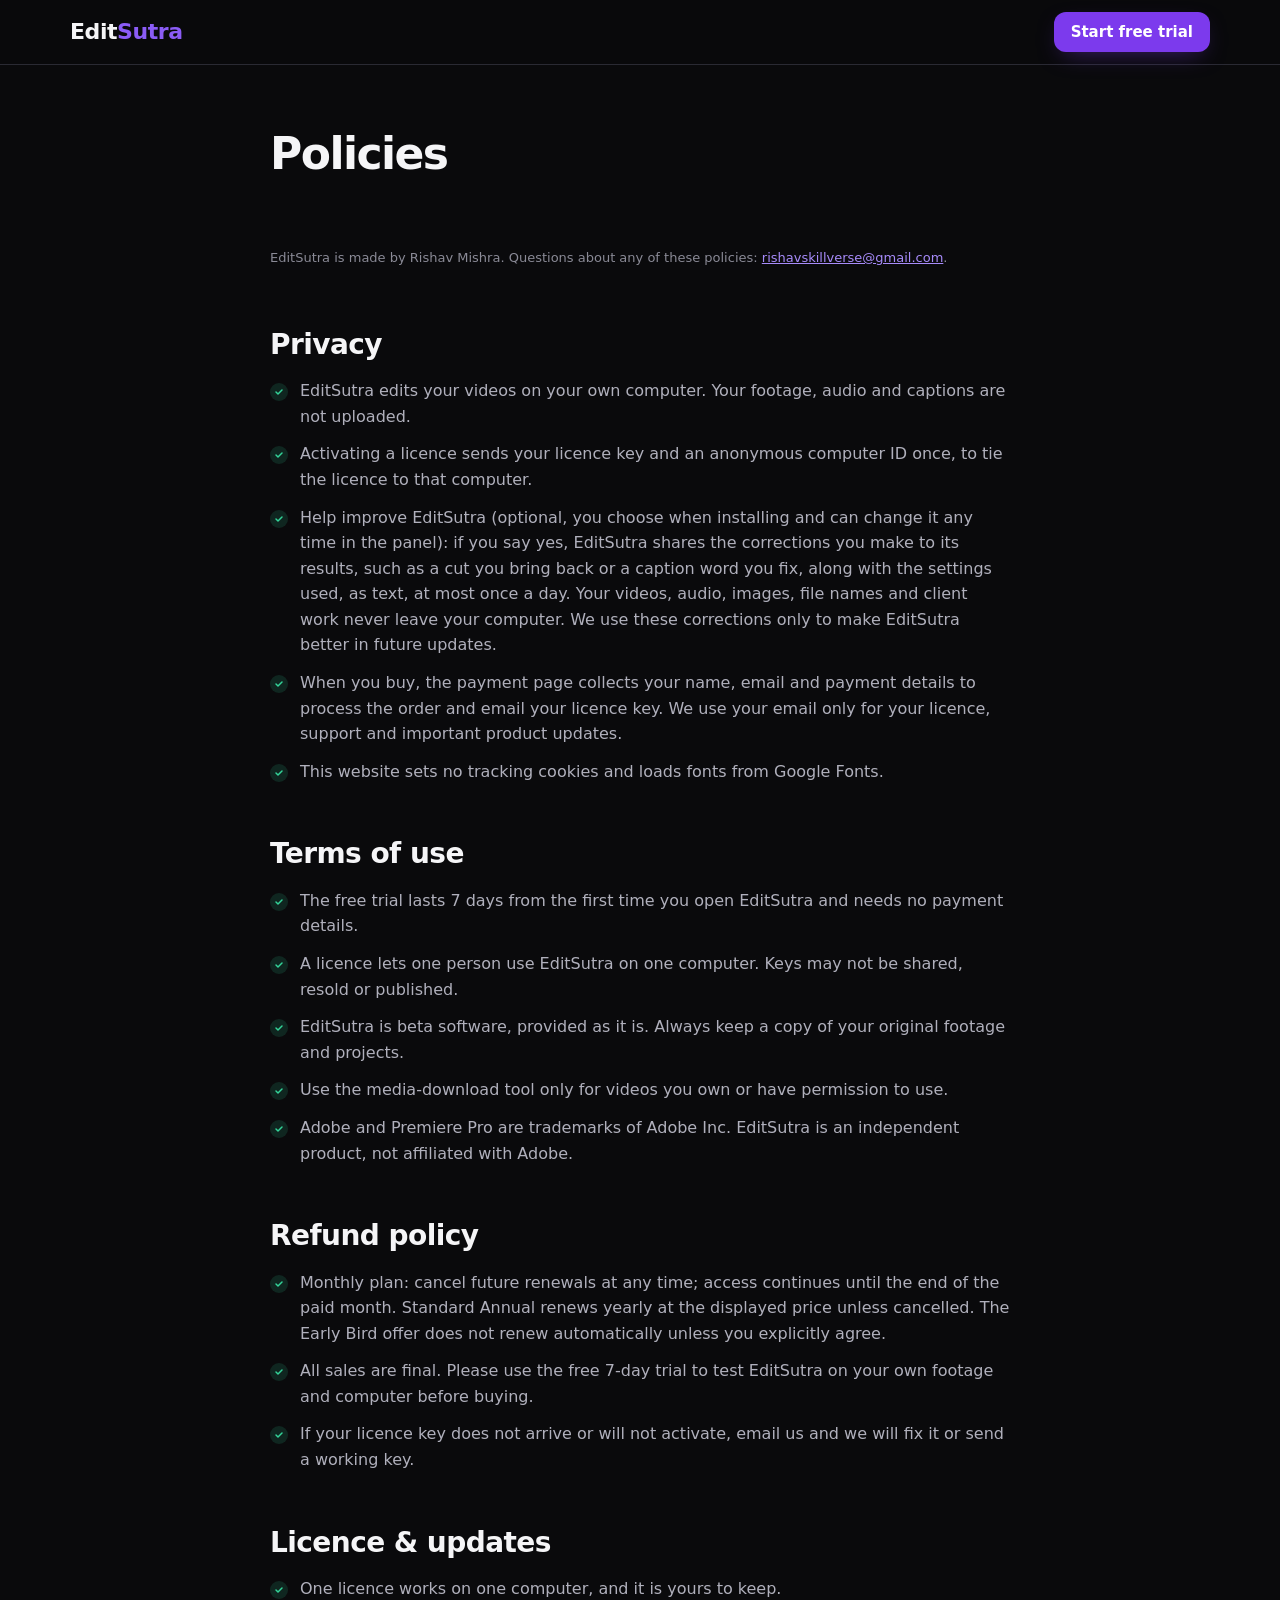
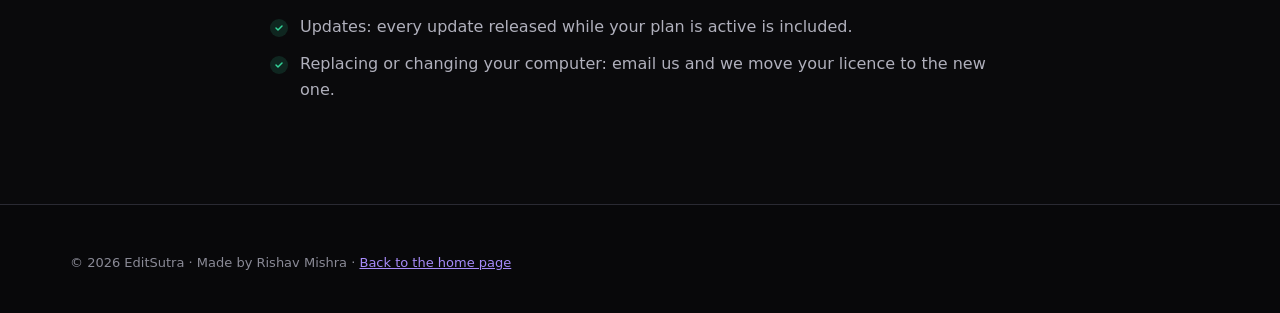
==== commit 334da886: "Website: redesign in the logo colours, updated features and FAQ Dark editor look in white and violet" ====
--- a/policies.html
+++ b/policies.html
@@ -7,7 +7,7 @@
 <title>Policies · EditSutra</title>
 <meta name="description" content="EditSutra privacy, terms, refund and licence policies.">
 <link rel="icon" href="favicon.svg?v=2" type="image/svg+xml">
-<link rel="stylesheet" href="styles.css?v=20">
+<link rel="stylesheet" href="styles.css?v=24">
 </head>
 <body>
 <header class="nav"><div class="wrap nav-in"><a class="logo" href="index.html">Edit<span>Sutra</span></a><a class="btn btn-sm" href="index.html#trial">Start free trial</a></div></header>
@@ -19,6 +19,7 @@
     <ul class="ticks" style="margin: 0">
       <li>EditSutra edits your videos on your own computer. Your footage, audio and captions are not uploaded.</li>
       <li>Activating a licence sends your licence key and an anonymous computer ID once, to tie the licence to that computer.</li>
+      <li>Help improve EditSutra (optional, you choose when installing and can change it any time in the panel): if you say yes, EditSutra shares the corrections you make to its results, such as a cut you bring back or a caption word you fix, along with the settings used, as text, at most once a day. Your videos, audio, images, file names and client work never leave your computer. We use these corrections only to make EditSutra better in future updates.</li>
       <li>When you buy, the payment page collects your name, email and payment details to process the order and email your licence key. We use your email only for your licence, support and important product updates.</li>
       <li>This website sets no tracking cookies and loads fonts from Google Fonts.</li>
     </ul></section>
--- a/styles.css
+++ b/styles.css
@@ -1,400 +1,276 @@
-/* EditSutra website: charcoal base, purple accent, readable type, light motion */
+/* EditSutra website · dark editor look in the logo's colours only: white and violet on black. Phone first. */
 :root {
-  --bg: #0e0e12; --bg2: #15151b; --card: #1a1a22; --line: #2a2a35;
-  --text: #f1f1f4; --dim: #a6a6b4; --muted: #8b8b9a;
-  --accent: #8b5cf6; --accent-strong: #7c3aed; --accent-soft: #c4b5fd; --accent-bg: #1f1832;
-  --radius: 14px;
+  --bg: #0a0a0c;
+  --surface: #131317;
+  --surface-2: #1b1b21;
+  --line: #2a2a33;
+  --line-2: #3a3a46;
+  --text: #f5f5f7;
+  --muted: #b0b0bc;        /* 8.9:1 on --bg */
+  --dim: #8a8a96;          /* 5.6:1 on --bg, small print only */
+  --accent: #7c3aed;       /* logo violet: every action (white text 5.7:1) */
+  --accent-ink: #ffffff;
+  --accent-soft: #a78bfa;
+  --violet: #8b5cf6;       /* logo */
+  --good: #34d399;
+  --bad: #f87171;
+  --radius: 16px;
+  --radius-sm: 10px;
+  --shadow: 0 24px 60px -24px rgba(0, 0, 0, .7);
+  --ease: cubic-bezier(.2, .8, .2, 1);
+  --head: 'Inter Tight', 'Inter', system-ui, sans-serif;
+  --body: 'Inter', system-ui, -apple-system, 'Segoe UI', sans-serif;
 }
 * { box-sizing: border-box; }
-html { scroll-behavior: smooth; scroll-padding-top: 72px; }
+html { scroll-behavior: smooth; -webkit-text-size-adjust: 100%; }
 @media (prefers-reduced-motion: reduce) { html { scroll-behavior: auto; } }
-body { margin: 0; background: var(--bg); color: var(--text); font: 17px/1.6 Inter, system-ui, sans-serif; -webkit-font-smoothing: antialiased; }
-h1, h2, h3 { font-family: 'Inter Tight', Inter, sans-serif; line-height: 1.1; margin: 0; letter-spacing: -0.02em; }
-h2 { font-size: clamp(30px, 4vw, 46px); font-weight: 800; }
-h3 { font-size: 19px; font-weight: 700; }
-p { margin: 0; }
+body { margin: 0; background: var(--bg); color: var(--text); font: 400 16px/1.6 var(--body); -webkit-font-smoothing: antialiased; overflow-x: hidden; }
+[hidden] { display: none !important; }
+img, video { max-width: 100%; display: block; }
 a { color: var(--accent-soft); }
-a:hover { color: #ddd6fe; }
-:focus-visible { outline: 2px solid var(--accent-soft); outline-offset: 3px; border-radius: 6px; }
-.wrap { max-width: 1240px; margin: 0 auto; padding: 0 24px; }
-.wrap.narrow { max-width: 820px; }
-section { padding: 84px 0; }
-.skip { position: absolute; left: -999px; top: 8px; background: var(--accent-strong); color: #fff; padding: 8px 14px; border-radius: 8px; z-index: 100; }
+a:hover { color: var(--accent); }
+:focus-visible { outline: 3px solid var(--accent); outline-offset: 3px; border-radius: 6px; }
+h1, h2, h3 { font-family: var(--head); line-height: 1.12; letter-spacing: -.02em; margin: 0 0 .5em; }
+h1 { font-size: clamp(44px, 9vw, 84px); font-weight: 800; letter-spacing: -.035em; }
+h2 { font-size: clamp(30px, 5vw, 48px); font-weight: 800; }
+h3 { font-size: 20px; font-weight: 700; }
+p { margin: 0 0 1em; }
+sup { font-size: .55em; }
+.wrap { width: 100%; max-width: 1180px; margin: 0 auto; padding: 0 20px; }
+.narrow { max-width: 780px; }
+.center { text-align: center; }
+.center-text { text-align: center; }
+.mt { margin-top: 28px; }
+.fine { font-size: 13px; color: var(--dim); line-height: 1.5; }
+.skip { position: absolute; left: -999px; top: 8px; background: var(--accent); color: var(--accent-ink); padding: 10px 14px; border-radius: 8px; z-index: 100; font-weight: 600; }
 .skip:focus { left: 8px; }
-.fine { font-size: 14px; color: var(--muted); }
-.center { text-align: center; margin-top: 40px; }
-.ctas { display: flex; flex-wrap: wrap; gap: 12px; align-items: center; }
-.ctas.center { justify-content: center; }
-.two { display: grid; grid-template-columns: repeat(auto-fit, minmax(min(100%, 440px), 1fr)); gap: 56px; align-items: center; }
 
 /* buttons */
-.btn { display: inline-flex; align-items: center; justify-content: center; min-height: 48px; padding: 0 24px; border-radius: 12px; background: var(--accent-strong); color: #fff; font-weight: 600; text-decoration: none; border: 1px solid var(--accent-strong); transition: background .2s, transform .2s; }
-.btn:hover { background: #6d28d9; color: #fff; transform: translateY(-1px); }
-.btn-ghost { background: transparent; color: var(--text); border-color: #3a3a48; }
-.btn-ghost:hover { background: #1d1d26; color: var(--text); }
-.btn-sm { min-height: 40px; padding: 0 16px; font-size: 15px; }
-.link { color: var(--accent-soft); font-weight: 600; padding: 12px; }
+.btn { display: inline-flex; align-items: center; justify-content: center; gap: 8px; min-height: 48px; padding: 12px 22px; border-radius: 12px; background: var(--accent); color: var(--accent-ink); font: 600 16px/1.2 var(--body); text-decoration: none; border: 1px solid transparent; cursor: pointer; transition: transform .2s var(--ease), background .2s, box-shadow .2s; box-shadow: 0 8px 24px -10px rgba(124, 58, 237, .55); }
+.btn:hover { color: var(--accent-ink); background: #8b5cf6; transform: translateY(-1px); }
+.btn:active { transform: translateY(0); }
+.btn-ghost { background: transparent; color: var(--text); border-color: var(--line-2); box-shadow: none; }
+.btn-ghost:hover { background: var(--surface-2); color: var(--text); border-color: var(--muted); }
+.btn-sm { min-height: 40px; padding: 8px 16px; font-size: 15px; }
+.btn-lg { min-height: 54px; padding: 14px 26px; font-size: 17px; }
+.text-link { display: block; text-align: center; margin-top: 12px; font-size: 15px; color: var(--muted); }
 
 /* announcement + nav */
-.announce { background: var(--accent-bg); border-bottom: 1px solid #33284f; font-size: 15px; }
-.announce-in { display: flex; flex-wrap: wrap; gap: 6px 16px; justify-content: center; align-items: center; padding: 10px 20px; text-align: center; }
+.announce { background: linear-gradient(90deg, #170f2b, #1f1240); border-bottom: 1px solid var(--line); font-size: 14px; }
+.announce-in { display: flex; flex-wrap: wrap; gap: 4px 16px; justify-content: center; align-items: center; padding: 10px 20px; text-align: center; }
 .announce a { font-weight: 600; text-decoration: none; }
-.nav { position: sticky; top: 0; z-index: 50; background: rgba(14, 14, 18, .86); backdrop-filter: blur(12px); border-bottom: 1px solid #1f1f28; }
-.nav-in { display: flex; align-items: center; justify-content: space-between; height: 64px; }
-.logo { font-family: 'Inter Tight', sans-serif; font-weight: 800; font-size: 22px; color: var(--text); text-decoration: none; letter-spacing: -0.02em; }
-.logo span { color: var(--accent); }
-.nav nav { display: flex; align-items: center; gap: 26px; }
-.nav nav a:not(.btn) { color: var(--dim); text-decoration: none; font-size: 15px; font-weight: 500; }
-.nav nav a:not(.btn):hover { color: var(--text); }
+.nav { position: sticky; top: 0; z-index: 50; background: rgba(10, 10, 12, .82); backdrop-filter: saturate(1.4) blur(14px); -webkit-backdrop-filter: saturate(1.4) blur(14px); border-bottom: 1px solid var(--line); }
+.nav-in { display: flex; align-items: center; justify-content: space-between; min-height: 64px; }
+.logo { font: 800 22px/1 var(--head); color: var(--text); text-decoration: none; letter-spacing: -.02em; }
+.logo span { color: var(--violet); }
+#menu { display: flex; align-items: center; gap: 26px; }
+#menu a:not(.btn) { color: var(--muted); text-decoration: none; font-weight: 500; font-size: 15px; }
+#menu a:not(.btn):hover { color: var(--text); }
 .menu-btn { display: none; width: 44px; height: 44px; background: none; border: 0; cursor: pointer; flex-direction: column; justify-content: center; gap: 6px; padding: 10px; }
-.menu-btn span { display: block; height: 2px; background: var(--text); border-radius: 2px; }
+.menu-btn span { display: block; height: 2px; background: var(--text); border-radius: 2px; transition: transform .25s var(--ease); }
+.menu-btn[aria-expanded="true"] span:first-child { transform: translateY(4px) rotate(45deg); }
+.menu-btn[aria-expanded="true"] span:last-child { transform: translateY(-4px) rotate(-45deg); }
 @media (max-width: 860px) {
   .menu-btn { display: flex; }
-  .nav nav { display: none; position: absolute; top: 64px; left: 0; right: 0; flex-direction: column; align-items: stretch; gap: 0; background: var(--bg2); border-bottom: 1px solid var(--line); padding: 8px 20px 20px; }
-  .nav nav.open { display: flex; }
-  .nav nav a:not(.btn) { padding: 14px 0; border-bottom: 1px solid #22222c; }
-  .nav nav .btn { margin-top: 14px; }
+  #menu { position: absolute; left: 0; right: 0; top: 100%; flex-direction: column; align-items: stretch; gap: 0; background: var(--surface); border-bottom: 1px solid var(--line); padding: 8px 20px 20px; display: none; }
+  #menu.open { display: flex; }
+  #menu a:not(.btn) { padding: 14px 0; border-bottom: 1px solid var(--line); font-size: 17px; }
+  #menu .btn { margin-top: 16px; }
 }
 
 /* hero */
-.hero { padding: 72px 0 88px; }
-.hero-grid { display: grid; grid-template-columns: repeat(auto-fit, minmax(min(100%, 460px), 1fr)); gap: 56px; align-items: center; }
-.hero-copy { display: flex; flex-direction: column; gap: 20px; }
-.eyebrow { color: var(--accent-soft); font-weight: 600; font-size: 14px; letter-spacing: .08em; text-transform: uppercase; }
-h1 { font-size: clamp(48px, 7vw, 86px); font-weight: 800; letter-spacing: -0.035em; }
-.sub { font-size: clamp(20px, 2.2vw, 24px); font-weight: 600; color: #e4e4ea; }
-.body { color: var(--dim); max-width: 560px; }
-.micro { font-size: 14px; color: var(--muted); }
-.for { font-size: 15px; color: var(--dim); border-left: 2px solid #3a2f5c; padding-left: 12px; }
-.media-frame { border-radius: 16px; border: 1px solid var(--line); background: #111117; overflow: hidden; box-shadow: 0 30px 80px rgba(0, 0, 0, .45); }
-.media-bar { display: flex; align-items: center; gap: 6px; padding: 10px 14px; border-bottom: 1px solid var(--line); font-size: 13px; color: var(--muted); }
-.media-bar i { width: 10px; height: 10px; border-radius: 50%; background: #2c2c38; }
+.hero { position: relative; padding: 56px 0 40px; overflow: hidden; }
+.hero::before { content: ''; position: absolute; inset: -20% -10% auto; height: 640px; background: radial-gradient(600px 320px at 75% 30%, rgba(124, 58, 237, .28), transparent 70%), radial-gradient(520px 300px at 15% 5%, rgba(139, 92, 246, .14), transparent 70%); pointer-events: none; }
+.hero-grid { position: relative; display: grid; gap: 40px; align-items: center; }
+@media (min-width: 980px) { .hero-grid { grid-template-columns: 1.02fr 1fr; gap: 56px; } .hero { padding: 88px 0 56px; } }
+.pill { display: inline-flex; align-items: center; gap: 8px; padding: 6px 14px; border: 1px solid var(--line-2); border-radius: 99px; font-size: 14px; color: var(--muted); background: rgba(255, 255, 255, .03); margin-bottom: 22px; }
+.dot { width: 8px; height: 8px; border-radius: 50%; background: var(--good); box-shadow: 0 0 0 4px rgba(52, 211, 153, .18); }
+.hl { background: linear-gradient(90deg, #a78bfa, #8b5cf6 55%, #c4b5fd); -webkit-background-clip: text; background-clip: text; color: transparent; }
+.sub { font-size: clamp(18px, 2.2vw, 21px); color: var(--muted); max-width: 560px; line-height: 1.55; }
+.ctas { display: flex; flex-wrap: wrap; gap: 12px; margin: 28px 0 14px; }
+.ctas.center { justify-content: center; }
+.micro { font-size: 14px; color: var(--dim); }
+.media-frame { background: var(--surface); border: 1px solid var(--line-2); border-radius: var(--radius); overflow: hidden; box-shadow: var(--shadow), 0 0 0 1px rgba(139, 92, 246, .1), 0 40px 120px -40px rgba(124, 58, 237, .45); }
+.media-bar { display: flex; align-items: center; gap: 7px; padding: 11px 14px; background: var(--surface-2); border-bottom: 1px solid var(--line); font-size: 13px; color: var(--dim); }
+.media-bar i { width: 11px; height: 11px; border-radius: 50%; background: #3b3b46; }
+.media-bar i:first-child { background: #ff5f57; } .media-bar i:nth-child(2) { background: #febc2e; } .media-bar i:nth-child(3) { background: #28c840; }
 .media-bar span { margin-left: 8px; }
-.video-slot { aspect-ratio: 16 / 9; background: #0b0b0f; display: flex; }
-.video-slot video, .video-slot iframe { width: 100%; height: 100%; border: 0; }
-.yt { width: 100%; border: 0; cursor: pointer; background: #000 center / cover no-repeat; position: relative; }
-.yt::after { content: ''; position: absolute; left: 50%; top: 50%; width: 72px; height: 72px; margin: -36px; border-radius: 50%; background: rgba(124, 58, 237, .92) url("data:image/svg+xml,%3Csvg xmlns='http://www.w3.org/2000/svg' viewBox='0 0 24 24' fill='white'%3E%3Cpath d='M8 5v14l11-7z'/%3E%3C/svg%3E") center / 34px no-repeat; }
-.placeholder { flex: 1; display: flex; flex-direction: column; align-items: center; justify-content: center; gap: 8px; text-align: center; padding: 24px; border: 1px dashed #3a3a48; border-radius: 12px; margin: 14px; color: var(--muted); }
-.placeholder.tall { min-height: 340px; margin: 0; background: #111117; }
-.ph-title { color: var(--text); font-weight: 600; }
-.ph-note { font-size: 14px; max-width: 360px; }
-
-/* workflow + timeline illustration */
-.workflow { background: var(--bg2); border-top: 1px solid #1f1f28; border-bottom: 1px solid #1f1f28; }
-.workflow h2, .pain h2, .features h2, .pricing h2, .trial h2, .faq h2 { margin-bottom: 40px; }
-.flow { list-style: none; margin: 0 0 48px; padding: 0; display: grid; grid-template-columns: repeat(auto-fit, minmax(min(100%, 220px), 1fr)); gap: 20px; }
-.flow li { background: var(--card); border: 1px solid var(--line); border-radius: var(--radius); padding: 24px; display: flex; flex-direction: column; gap: 8px; }
-.flow b { color: var(--accent-soft); font-family: 'Inter Tight', sans-serif; font-size: 15px; }
-.flow p { color: var(--dim); font-size: 15px; }
-.timeline { background: #101016; border: 1px solid var(--line); border-radius: var(--radius); padding: 22px; display: flex; flex-direction: column; gap: 8px; }
-.tl-row { display: flex; height: 44px; gap: 3px; }
+.video-slot { position: relative; aspect-ratio: 16 / 9; background: #000; }
+.video-slot video, .video-slot iframe { position: absolute; inset: 0; width: 100%; height: 100%; object-fit: cover; border: 0; }
+.yt { position: absolute; inset: 0; width: 100%; border: 0; cursor: pointer; background: #000 center / cover no-repeat; }
+.yt::after { content: ''; position: absolute; left: 50%; top: 50%; width: 76px; height: 54px; transform: translate(-50%, -50%); border-radius: 14px; background: var(--accent) url("data:image/svg+xml,%3Csvg xmlns='http://www.w3.org/2000/svg' viewBox='0 0 24 24'%3E%3Cpath d='M8 5v14l11-7z' fill='%23ffffff'/%3E%3C/svg%3E") center / 28px no-repeat; }
+.stats { list-style: none; margin: 48px 0 0; padding: 0; display: grid; grid-template-columns: repeat(2, 1fr); gap: 1px; background: var(--line); border: 1px solid var(--line); border-radius: var(--radius); overflow: hidden; }
+.stats li { background: var(--surface); padding: 20px 18px; }
+.stats b { display: block; font: 800 clamp(26px, 4vw, 34px)/1.1 var(--head); letter-spacing: -.02em; }
+.stats span { font-size: 14px; color: var(--muted); }
+@media (min-width: 760px) { .stats { grid-template-columns: repeat(4, 1fr); } }
+
+/* sections */
+.section { padding: 80px 0; }
+@media (min-width: 980px) { .section { padding: 112px 0; } }
+.section + .section { border-top: 1px solid rgba(255, 255, 255, .04); }
+.eyebrow { font-size: 14px; font-weight: 600; letter-spacing: .08em; text-transform: uppercase; color: var(--accent-soft); margin-bottom: 14px; }
+.lede { font-size: 18px; color: var(--muted); max-width: 680px; margin-bottom: 40px; }
+.ticks { list-style: none; padding: 0; margin: 0; }
+.ticks li { position: relative; padding: 6px 0 6px 30px; color: var(--muted); }
+.ticks li::before { content: ''; position: absolute; left: 0; top: 11px; width: 18px; height: 18px; border-radius: 50%; background: rgba(52, 211, 153, .14) url("data:image/svg+xml,%3Csvg xmlns='http://www.w3.org/2000/svg' viewBox='0 0 24 24' fill='none' stroke='%2334d399' stroke-width='3' stroke-linecap='round' stroke-linejoin='round'%3E%3Cpath d='M6 12l4 4 8-8'/%3E%3C/svg%3E") center / 12px no-repeat; }
+.ticks.small li { font-size: 15px; padding-top: 5px; padding-bottom: 5px; }
+.two { display: grid; gap: 48px; }
+@media (min-width: 900px) { .two { grid-template-columns: 1fr 1fr; gap: 64px; align-items: start; } }
+
+/* timeline illustration */
+.timeline { background: var(--surface); border: 1px solid var(--line); border-radius: var(--radius); padding: 22px; margin: 32px 0 40px; }
+.tl-row { display: flex; height: 46px; gap: 3px; }
+.tl-row + .tl-row { margin-top: 6px; }
 .tl-a { height: 34px; }
-.blk { display: block; border-radius: 5px; min-width: 0; transition: flex-grow .9s cubic-bezier(.6, 0, .2, 1), opacity .6s, margin .9s; }
-.blk.sp { background: #6d4ad8; }
-.tl-a .blk.sp { background: #3f7bd8; }
-.blk.pa { background: #3a3a46; }
-.blk.re { background: #b4415c; }
+.blk { display: block; border-radius: 6px; min-width: 0; transition: flex-grow .9s var(--ease), opacity .6s, margin .9s var(--ease); }
+.blk.sp { background: linear-gradient(180deg, #8f7bff, #6d55e8); }
+.tl-a .blk.sp { background: linear-gradient(180deg, #4f8ff0, #3070d0); }
+.blk.pa { background: #34343f; }
+.blk.re { background: #c2415f; }
 .blk.gone { flex-grow: 0 !important; opacity: 0; margin-left: -3px; }
-.tl-foot { display: flex; flex-wrap: wrap; gap: 18px; font-size: 14px; color: var(--muted); margin-top: 6px; align-items: center; }
-.tl-foot span { display: inline-flex; align-items: center; gap: 6px; }
+.tl-foot { display: flex; flex-wrap: wrap; align-items: center; gap: 18px; margin-top: 16px; font-size: 14px; color: var(--muted); }
+.tl-foot span { display: inline-flex; align-items: center; gap: 7px; }
 .k { width: 12px; height: 12px; border-radius: 3px; display: inline-block; }
-.k.sp { background: #6d4ad8; } .k.pa { background: #3a3a46; } .k.re { background: #b4415c; }
+.k.sp { background: #8f7bff; } .k.pa { background: #34343f; } .k.re { background: #c2415f; }
 .tl-label { margin-left: auto; color: var(--accent-soft); font-weight: 600; }
+.steps { list-style: none; padding: 0; margin: 0; display: grid; gap: 16px; }
+@media (min-width: 760px) { .steps { grid-template-columns: repeat(3, 1fr); } }
+.steps li { background: var(--surface); border: 1px solid var(--line); border-radius: var(--radius); padding: 24px; }
+.steps b { display: inline-grid; place-items: center; width: 36px; height: 36px; border-radius: 10px; background: rgba(124, 58, 237, .18); color: var(--accent-soft); font: 700 16px var(--head); margin-bottom: 14px; }
+.steps h3 { font-size: 18px; margin-bottom: 6px; }
+.steps p { color: var(--muted); margin: 0; font-size: 15px; }
+
+/* feature groups */
+.groups { display: grid; gap: 16px; }
+@media (min-width: 760px) { .groups { grid-template-columns: repeat(2, 1fr); gap: 20px; } }
+.group { background: var(--surface); border: 1px solid var(--line); border-radius: var(--radius); padding: 26px; transition: border-color .25s; }
+.group:hover { border-color: var(--line-2); }
+.g-head { display: flex; align-items: center; gap: 12px; margin-bottom: 14px; }
+.g-head h3 { margin: 0; font-size: 22px; }
+.g-ic { width: 42px; height: 42px; border-radius: 12px; display: grid; place-items: center; background: rgba(124, 58, 237, .2); }
+.g-ic svg { width: 22px; height: 22px; fill: none; stroke: var(--text); stroke-width: 2; stroke-linecap: round; stroke-linejoin: round; }
+.group ul { list-style: none; margin: 0; padding: 0; }
+.group li { padding: 12px 0; border-top: 1px solid var(--line); color: var(--muted); font-size: 15px; }
+.group li:first-child { border-top: 0; }
+.group li b { display: block; color: var(--text); font-weight: 600; font-size: 16px; margin-bottom: 2px; }
+.library { display: grid; grid-template-columns: repeat(2, 1fr); gap: 12px; margin: 28px 0 36px; }
+@media (min-width: 760px) { .library { grid-template-columns: repeat(4, 1fr); } }
+.library div { border: 1px dashed var(--line-2); border-radius: var(--radius-sm); padding: 16px; text-align: center; }
+.library b { display: block; font: 800 30px/1 var(--head); color: var(--accent-soft); }
+.library span { font-size: 14px; color: var(--muted); }
+
+/* preset loops */
+.loops { display: grid; grid-template-columns: repeat(2, 1fr); gap: 12px; }
+@media (min-width: 640px) { .loops { grid-template-columns: repeat(3, 1fr); } }
+@media (min-width: 1000px) { .loops { grid-template-columns: repeat(4, 1fr); gap: 16px; } }
+.loop { margin: 0; background: var(--surface); border: 1px solid var(--line); border-radius: var(--radius-sm); overflow: hidden; }
+.loop video { width: 100%; aspect-ratio: 16 / 9; object-fit: cover; background: #000; }
+.loop figcaption { padding: 10px 12px; font-size: 14px; font-weight: 500; color: var(--muted); }
 
 /* pain */
-.pain-grid { display: grid; grid-template-columns: repeat(auto-fit, minmax(min(100%, 300px), 1fr)); gap: 14px; }
-.pain-grid p { background: var(--card); border: 1px solid var(--line); border-radius: 12px; padding: 18px 20px; color: #dcdce3; }
-
-/* features */
-.features .lede { color: var(--dim); margin: -24px 0 36px; }
-.grid { display: grid; grid-template-columns: repeat(auto-fit, minmax(min(100%, 300px), 1fr)); gap: 16px; }
-.card { background: var(--card); border: 1px solid var(--line); border-radius: var(--radius); padding: 24px; display: flex; flex-direction: column; gap: 10px; transition: border-color .2s, transform .2s; }
-.card:hover { border-color: #4b3b7d; transform: translateY(-2px); }
-.card svg { width: 26px; height: 26px; fill: none; stroke: var(--accent-soft); stroke-width: 1.8; stroke-linecap: round; stroke-linejoin: round; }
-.card p { color: var(--dim); font-size: 15px; }
-.roadmap { margin-top: 40px; border: 1px dashed #3a3a48; border-radius: var(--radius); padding: 24px; }
-.roadmap h3 { margin-bottom: 10px; }
-.roadmap ul { margin: 0; padding-left: 20px; color: var(--dim); display: grid; gap: 6px; }
-
-/* language, editable */
-.lang { background: var(--bg2); border-top: 1px solid #1f1f28; border-bottom: 1px solid #1f1f28; }
-.lang h2, .editable h2, .req h2 { margin-bottom: 18px; }
-.lang .two > div > p, .editable p { color: var(--dim); }
-.ticks { list-style: none; padding: 0; margin: 22px 0 0; display: grid; gap: 10px; }
-.ticks li { padding-left: 28px; position: relative; color: #dcdce3; }
-.ticks li::before { content: ''; position: absolute; left: 0; top: 8px; width: 14px; height: 8px; border-left: 2px solid var(--accent); border-bottom: 2px solid var(--accent); transform: rotate(-45deg); }
-.captions { margin: 0; background: #0b0b0f; border: 1px solid var(--line); border-radius: var(--radius); padding: 26px; display: flex; flex-direction: column; gap: 10px; }
-.captions figcaption { font-size: 13px; color: var(--muted); margin-bottom: 6px; }
-.captions p { align-self: flex-start; background: rgba(0, 0, 0, .7); border: 1px solid #2a2a35; padding: 8px 14px; border-radius: 8px; font-weight: 600; font-size: 18px; }
-.captions .note { background: none; border: 0; padding: 0; font-weight: 400; font-size: 14px; color: var(--muted); margin-top: 6px; }
+.pain-cols { display: grid; gap: 16px; margin-top: 32px; }
+@media (min-width: 860px) { .pain-cols { grid-template-columns: repeat(3, 1fr); } }
+.pain-col { background: var(--surface); border: 1px solid var(--line); border-left: 3px solid var(--accent); border-radius: var(--radius-sm); padding: 24px; }
+.pain-col h3 { font-size: 18px; }
+.pain-col p { color: var(--muted); margin: 0; font-size: 15px; }
+.shot { border: 1px solid var(--line-2); border-radius: var(--radius); overflow: hidden; background: #000; box-shadow: var(--shadow); }
+.shot-video { width: 100%; }
 
 /* pricing */
-.plan { max-width: 720px; margin: 0 auto; background: linear-gradient(180deg, #1c1630, var(--card)); border: 1px solid #3d3066; border-radius: 22px; padding: 36px; display: flex; flex-direction: column; gap: 22px; }
-.plan-name { color: var(--accent-soft); font-weight: 600; }
-.plan-price b { font-family: 'Inter Tight', sans-serif; font-size: 64px; font-weight: 800; letter-spacing: -0.03em; }
-.plan-price span { color: var(--dim); font-size: 18px; }
-.plan-ref { color: var(--dim); }
-.plan-tax { font-size: 14px; color: var(--muted); margin-top: 6px; }
-.plan .ticks { margin: 0; }
-.checkout-msg, .dl-msg { background: var(--accent-bg); border: 1px solid #3d3066; border-radius: 10px; padding: 12px 16px; color: #e4defc; font-size: 15px; }
-
-/* trial */
-.trial { background: var(--bg2); border-top: 1px solid #1f1f28; border-bottom: 1px solid #1f1f28; }
-.flow.three { grid-template-columns: repeat(auto-fit, minmax(min(100%, 280px), 1fr)); }
-.downloads { display: flex; flex-wrap: wrap; gap: 12px; margin-bottom: 14px; }
-.dl-msg { margin-bottom: 14px; }
-.expiry { margin-top: 32px; border-left: 3px solid var(--accent); padding: 4px 0 4px 18px; max-width: 760px; }
-.expiry h3 { margin-bottom: 8px; }
-.expiry p { color: var(--dim); }
-
-/* requirements */
-.specs { display: grid; grid-template-columns: max-content 1fr; gap: 12px 24px; margin: 0; }
-.specs dt { color: var(--muted); font-weight: 500; }
-.specs dd { margin: 0; }
-.req h3 { margin-bottom: 4px; }
-
-/* faq */
-.qa { display: grid; gap: 10px; }
-details { background: var(--card); border: 1px solid var(--line); border-radius: 12px; padding: 0 20px; }
-summary { cursor: pointer; padding: 18px 0; font-weight: 600; list-style: none; display: flex; justify-content: space-between; gap: 16px; }
-summary::-webkit-details-marker { display: none; }
-summary::after { content: '+'; color: var(--accent-soft); font-size: 22px; line-height: 1; }
-details[open] summary::after { content: '–'; }
-details p { color: var(--dim); padding: 0 0 18px; }
+.plans { display: grid; gap: 16px; align-items: stretch; }
+@media (min-width: 900px) { .plans { grid-template-columns: 1fr 1.15fr 1fr; gap: 20px; align-items: center; } }
+.plan { position: relative; display: flex; flex-direction: column; background: var(--surface); border: 1px solid var(--line); border-radius: var(--radius); padding: 28px 24px; }
+.plan .btn { margin-top: auto; }
+.plan .ticks { margin: 4px 0 24px; }
+@media (max-width: 899px) { .plan-hot { order: -1; } }
+.plan-hot { border-color: rgba(139, 92, 246, .6); background: linear-gradient(180deg, #1c1433, var(--surface) 40%); box-shadow: 0 30px 80px -30px rgba(124, 58, 237, .45); padding: 34px 26px; }
+.plan-badge { display: inline-block; align-self: flex-start; padding: 5px 12px; border-radius: 99px; background: var(--accent); color: var(--accent-ink); font-size: 13px; font-weight: 700; margin-bottom: 16px; }
+.plan-badge.soon { background: var(--surface-2); color: var(--accent-soft); border: 1px solid var(--line-2); margin: 0 8px 0 0; }
+.plan-name { font: 700 18px var(--head); margin-bottom: 8px; }
+.deal { display: flex; align-items: baseline; flex-wrap: wrap; gap: 8px; margin-bottom: 8px; }
+.deal b { font: 800 46px/1 var(--head); letter-spacing: -.03em; }
+.deal s { color: var(--dim); font-size: 20px; }
+.per { font-style: normal; color: var(--muted); font-size: 15px; }
+.plan-note { font-size: 14px; color: var(--muted); }
+.order { margin: 24px auto 0; max-width: 720px; background: var(--surface-2); border: 1px solid var(--line-2); border-radius: var(--radius); padding: 24px; }
+.order-h { font: 700 18px var(--head); }
+.fields { display: grid; gap: 14px; margin-bottom: 18px; }
+@media (min-width: 760px) { .fields { grid-template-columns: repeat(3, 1fr); } }
+.order label { display: flex; flex-direction: column; justify-content: flex-end; gap: 6px; font-size: 14px; font-weight: 500; color: var(--muted); }
+.hint { font-weight: 400; color: var(--dim); }
+.order input:not([type="checkbox"]) { min-height: 48px; padding: 12px 14px; border-radius: var(--radius-sm); border: 1px solid var(--line-2); background: var(--bg); color: var(--text); font: 16px var(--body); }
+.order input:focus { outline: none; border-color: var(--accent); box-shadow: 0 0 0 3px rgba(124, 58, 237, .35); }
+.consent { flex-direction: row !important; align-items: flex-start; gap: 10px !important; margin-bottom: 16px; }
+.consent input { width: 20px; height: 20px; margin-top: 2px; accent-color: var(--accent); }
+.checkout-msg, .dl-msg { margin: 14px 0 0; padding: 12px 14px; border-radius: var(--radius-sm); background: rgba(52, 211, 153, .1); border: 1px solid rgba(52, 211, 153, .3); color: var(--text); font-size: 15px; }
+.pay-trust { list-style: none; padding: 0; margin: 32px 0 16px; display: grid; gap: 12px; }
+@media (min-width: 760px) { .pay-trust { grid-template-columns: repeat(3, 1fr); } }
+.pay-trust li { font-size: 14px; color: var(--muted); padding: 14px 16px; border: 1px solid var(--line); border-radius: var(--radius-sm); }
+.pay-trust b { display: block; color: var(--text); font-size: 15px; }
+.calcs { display: grid; gap: 20px; margin-top: 48px; }
+@media (min-width: 980px) { .calcs { grid-template-columns: 1fr 1fr; } }
+.calc { display: grid; gap: 0; background: var(--surface); border: 1px solid var(--line); border-radius: var(--radius); overflow: hidden; }
+.calc-in { padding: 24px; }
+.calc-in h3 { margin-bottom: 18px; }
+.calc label { display: block; font-size: 14px; color: var(--muted); margin-bottom: 18px; }
+.calc output { float: right; color: var(--text); font-weight: 600; }
+.calc input[type="range"] { width: 100%; height: 44px; margin: 0; accent-color: var(--accent); cursor: pointer; }
+.calc-est { font-size: 14px; color: var(--muted); }
+.calc-out { padding: 24px; background: var(--surface-2); border-top: 1px solid var(--line); }
+.calc-out p { margin: 0; font-size: 14px; color: var(--muted); }
+.calc-out b { display: block; font: 800 28px/1.2 var(--head); margin: 2px 0 12px; color: var(--text); }
+.calc-vs { margin-top: 6px !important; color: var(--text) !important; font-size: 15px !important; }
+.calc-vs strong, .calc-vs span { color: var(--accent-soft); }
+.team-worth { margin: -8px 0 12px !important; }
+.calc .btn { margin-top: 14px; }
+.pro { margin-top: 40px; background: var(--surface); border: 1px solid var(--line); border-radius: var(--radius); }
+.pro summary { cursor: pointer; padding: 20px 24px; font-weight: 600; list-style: none; display: flex; align-items: center; flex-wrap: wrap; gap: 8px; min-height: 48px; }
+.pro summary::-webkit-details-marker { display: none; }
+.pro summary::after { content: '+'; margin-left: auto; font-size: 22px; color: var(--muted); }
+.pro[open] summary::after { content: '–'; }
+.pro-body { padding: 0 24px 24px; color: var(--muted); }
+.pro-prompt { font: 600 19px/1.4 var(--head); color: var(--text); border-left: 3px solid var(--violet); padding-left: 14px; }
+.pro .order { margin-left: 0; }
+
+/* trial, requirements, faq */
+.downloads { display: flex; flex-wrap: wrap; gap: 12px; margin: 32px 0 8px; }
+.install-help { display: grid; gap: 12px; margin-top: 24px; }
+@media (min-width: 760px) { .install-help { grid-template-columns: 1fr 1fr; } }
+details { border: 1px solid var(--line); border-radius: var(--radius-sm); background: var(--surface); }
+details > summary { cursor: pointer; padding: 16px 18px; font-weight: 600; min-height: 48px; list-style: none; position: relative; padding-right: 44px; }
+details > summary::-webkit-details-marker { display: none; }
+details:not(.pro) > summary::after { content: '+'; position: absolute; right: 18px; top: 50%; transform: translateY(-50%); font-size: 22px; color: var(--muted); transition: transform .2s; }
+details:not(.pro)[open] > summary::after { transform: translateY(-50%) rotate(45deg); }
+details > p { padding: 0 18px 16px; margin: 0; color: var(--muted); }
+.specs { display: grid; grid-template-columns: max-content 1fr; gap: 12px 20px; margin: 20px 0 0; }
+.specs dt { font-weight: 600; }
+.specs dd { margin: 0; color: var(--muted); }
+.qa { display: grid; gap: 10px; margin-top: 24px; }
 
 /* final + footer */
-.final { text-align: center; }
-.final h2 { margin-bottom: 14px; }
-.final p { color: var(--dim); margin-bottom: 28px; }
-.foot { border-top: 1px solid #1f1f28; padding: 56px 0 32px; }
-.foot-grid { display: grid; grid-template-columns: repeat(auto-fit, minmax(min(100%, 200px), 1fr)); gap: 32px; margin-bottom: 32px; }
-.foot nav { display: flex; flex-direction: column; gap: 8px; }
-.foot nav p { font-weight: 600; margin-bottom: 4px; }
-.foot nav a { color: var(--dim); text-decoration: none; font-size: 15px; }
+.final { padding: 96px 0; text-align: center; background: radial-gradient(700px 300px at 50% 0, rgba(124, 58, 237, .2), transparent 70%), var(--bg); border-top: 1px solid var(--line); }
+.final p { color: var(--muted); font-size: 18px; }
+.foot { border-top: 1px solid var(--line); padding: 48px 0 110px; background: #08080a; }
+@media (min-width: 860px) { .foot { padding-bottom: 40px; } }
+.foot-grid { display: grid; gap: 28px; grid-template-columns: 1fr 1fr; }
+@media (min-width: 860px) { .foot-grid { grid-template-columns: 1.4fr 1fr 1fr 1fr; } }
+.foot-grid > div:first-child { grid-column: 1 / -1; }
+@media (min-width: 860px) { .foot-grid > div:first-child { grid-column: auto; } }
+.foot nav { display: flex; flex-direction: column; gap: 10px; }
+.foot nav p { font-weight: 600; margin: 0 0 4px; }
+.foot nav a { color: var(--muted); text-decoration: none; font-size: 15px; }
 .foot nav a:hover { color: var(--text); }
-.copy { border-top: 1px solid #1f1f28; padding-top: 24px; }
-
-/* reveal motion: subtle, and off for reduced motion */
-.reveal { opacity: 0; transform: translateY(14px); transition: opacity .6s ease, transform .6s ease; }
+.copy { margin-top: 32px; padding-top: 20px; border-top: 1px solid var(--line); }
+.copy p { margin: 0 0 6px; }
+
+/* phone sticky trial bar */
+.m-cta { position: fixed; left: 12px; right: 12px; bottom: 12px; z-index: 40; display: flex; align-items: center; justify-content: center; min-height: 54px; border-radius: 14px; background: var(--accent); color: var(--accent-ink); font-weight: 700; text-decoration: none; box-shadow: 0 14px 40px -10px rgba(0, 0, 0, .8); transition: transform .3s var(--ease), opacity .3s; }
+.m-cta:hover { color: var(--accent-ink); }
+.m-cta.away { transform: translateY(140%); opacity: 0; pointer-events: none; }
+@media (min-width: 860px) { .m-cta { display: none; } }
+
+/* reveals */
+.reveal { opacity: 0; transform: translateY(16px); transition: opacity .6s var(--ease), transform .6s var(--ease); }
 .reveal.in { opacity: 1; transform: none; }
 @media (prefers-reduced-motion: reduce) { .reveal { opacity: 1; transform: none; transition: none; } .blk { transition: none; } }
-@media (max-width: 600px) { section { padding: 72px 0; } .plan { padding: 26px; } .specs { grid-template-columns: 1fr; gap: 2px 0; } .specs dd { margin-bottom: 12px; } }
-.copy .tm { font-size: 12px; margin-top: 6px; color: #6f6f7d; }
-
-/* ---------- feature motion graphics: each card shows its feature, looping ---------- */
-.fx { position: relative; height: 112px; border-radius: 10px; background: #101016; border: 1px solid #23232d; overflow: hidden; margin-bottom: 6px; }
-.fx .face { position: absolute; left: 50%; top: 52%; width: 34%; aspect-ratio: 1; transform: translate(-50%, -50%); border-radius: 50% 50% 42% 42%; background: radial-gradient(circle at 50% 35%, #8f7bd8 0 28%, transparent 29%), radial-gradient(ellipse at 50% 120%, #5b46a8 0 55%, transparent 56%); }
-/* 1 cut: pauses (grey) and a retake (red) collapse, speech closes up */
-.fx-cut, .fx-preview { display: flex; align-items: center; gap: 4px; padding: 0 14px; }
-.fx-cut i, .fx-preview i { height: 38px; border-radius: 5px; flex: 3 1 0; }
-.fx-cut .s, .fx-preview .s { background: #6d4ad8; }
-.fx-cut .p, .fx-preview .p { background: #3a3a46; flex-grow: 1.4; }
-.fx-cut .r { background: #b4415c; flex-grow: 2; }
-.fx-cut .p, .fx-cut .r { animation: fx-collapse 4s ease-in-out infinite; }
-@keyframes fx-collapse { 0%, 30% { flex-grow: 1.6; opacity: 1; } 55%, 85% { flex-grow: 0; opacity: 0; margin-left: -4px; } 100% { flex-grow: 1.6; opacity: 1; } }
-/* 2 modes: highlight moves Tight → Medium → Light */
-.fx-modes { display: grid; grid-template-columns: repeat(3, 1fr); align-items: center; padding: 0 12px; font-size: 13px; font-weight: 600; color: #a6a6b4; text-align: center; }
-.fx-modes span { position: relative; z-index: 1; }
-.fx-modes b { position: absolute; top: 50%; left: 12px; width: calc((100% - 24px) / 3); height: 34px; margin-top: -17px; border-radius: 9px; background: #7c3aed; animation: fx-slide 6s ease-in-out infinite; }
-@keyframes fx-slide { 0%, 25% { transform: translateX(0); } 33%, 58% { transform: translateX(100%); } 66%, 92% { transform: translateX(200%); } 100% { transform: translateX(0); } }
-/* 3 preview: playhead sweeps, pauses switch off */
-.fx-preview .p { animation: fx-dim 4s linear infinite; }
-.fx-preview b { position: absolute; top: 16px; bottom: 16px; width: 2px; background: #c4b5fd; box-shadow: 0 0 10px #8b5cf6; animation: fx-sweep 4s linear infinite; }
-@keyframes fx-sweep { from { left: 8%; } to { left: 92%; } }
-@keyframes fx-dim { 0%, 40% { opacity: 1; } 50%, 100% { opacity: .2; } }
-/* 4 captions: words light up as they are spoken */
-.fx-caps { display: flex; align-items: flex-end; justify-content: center; padding-bottom: 18px; background: linear-gradient(180deg, #1b1630, #101016); }
-.fx-caps p { background: rgba(0, 0, 0, .65); padding: 6px 12px; border-radius: 7px; font-weight: 700; font-size: 15px; color: #8b8b9a; }
-.fx-caps span { animation: fx-word 4s steps(1) infinite; }
-.fx-caps span:nth-child(2) { animation-delay: .5s; } .fx-caps span:nth-child(3) { animation-delay: 1s; } .fx-caps span:nth-child(4) { animation-delay: 1.5s; }
-@keyframes fx-word { 0% { color: #8b8b9a; } 10%, 70% { color: #fff; } 80%, 100% { color: #8b8b9a; } }
-/* 5 voice: noisy jagged bars settle into a clean voice */
-.fx-voice { display: flex; align-items: center; justify-content: center; gap: 4px; padding: 0 16px; }
-.fx-voice i { width: 5px; height: var(--h); border-radius: 3px; background: #6d4ad8; animation: fx-clean 3.2s ease-in-out infinite; animation-delay: var(--d); }
-@keyframes fx-clean { 0%, 35% { height: var(--h); background: #5a5a6a; } 60%, 90% { height: 22%; background: #8b5cf6; } 100% { height: var(--h); background: #5a5a6a; } }
-/* 6 sound design: sounds pop up over the cuts */
-.fx-sfx .tl { position: absolute; left: 14px; right: 14px; bottom: 22px; height: 22px; display: flex; gap: 4px; }
-.fx-sfx .tl i { flex: 1; border-radius: 5px; background: #3f7bd8; }
-.fx-sfx .n { position: absolute; bottom: 48px; font-size: 18px; color: #c4b5fd; opacity: 0; animation: fx-pop 3s ease-out infinite; }
-.fx-sfx .n1 { left: 30%; } .fx-sfx .n2 { left: 50%; animation-delay: 1s; color: #86efac; } .fx-sfx .n3 { left: 70%; animation-delay: 2s; color: #fcd34d; }
-@keyframes fx-pop { 0% { opacity: 0; transform: translateY(10px) scale(.6); } 15% { opacity: 1; transform: translateY(0) scale(1.15); } 40% { opacity: 1; transform: translateY(-6px) scale(1); } 60%, 100% { opacity: 0; transform: translateY(-14px); } }
-/* 7 smooth cuts: a gentle punch-in on every other segment */
-.fx-zoom .frame { position: absolute; inset: 10px 20%; border-radius: 6px; background: #1d1830; overflow: hidden; }
-.fx-zoom .face { animation: fx-punch 3s steps(1) infinite; }
-@keyframes fx-punch { 0% { transform: translate(-50%, -50%) scale(1); } 50% { transform: translate(-50%, -42%) scale(1.25); } }
-/* 8 b-roll: a cutaway slides over the speaker */
-.fx-broll .main { position: absolute; inset: 10px 18%; border-radius: 6px; background: #1d1830; }
-.fx-broll .cut { position: absolute; top: 10px; bottom: 10px; left: 18%; right: 18%; border-radius: 6px; background: linear-gradient(135deg, #2f6f5a, #c9a45a); animation: fx-brollin 4s ease-in-out infinite; }
-@keyframes fx-brollin { 0%, 20% { transform: translateX(120%); } 35%, 70% { transform: translateX(0); } 85%, 100% { transform: translateX(-120%); } }
-/* 9 shorts: 16:9 becomes 9:16 around the face */
-.fx-shorts .box { position: absolute; left: 50%; top: 10px; bottom: 10px; transform: translateX(-50%); border-radius: 6px; background: #1d1830; border: 2px solid #8b5cf6; animation: fx-vert 4s ease-in-out infinite; }
-.fx-shorts .face { width: 46px; }
-@keyframes fx-vert { 0%, 25% { width: 162px; } 50%, 85% { width: 52px; } 100% { width: 162px; } }
-/* 10 templates: a title animates in */
-.fx-tpl { display: flex; flex-direction: column; align-items: center; justify-content: center; gap: 6px; }
-.fx-tpl p { font-family: 'Inter Tight', sans-serif; font-weight: 800; font-size: 22px; letter-spacing: .04em; animation: fx-title 3.5s cubic-bezier(.2, .8, .2, 1) infinite; }
-.fx-tpl i { height: 3px; width: 90px; border-radius: 2px; background: #8b5cf6; transform-origin: left; animation: fx-line 3.5s ease infinite; }
-@keyframes fx-title { 0% { opacity: 0; transform: translateY(14px); letter-spacing: .3em; } 20%, 75% { opacity: 1; transform: none; letter-spacing: .04em; } 100% { opacity: 0; } }
-@keyframes fx-line { 0%, 12% { transform: scaleX(0); } 30%, 75% { transform: scaleX(1); } 100% { transform: scaleX(0); } }
-/* 11 colour: a grade wipes across a flat picture */
-.fx-color .img, .fx-color .wipe { position: absolute; inset: 10px 14px; border-radius: 6px; }
-.fx-color .img { background: linear-gradient(180deg, #8a8a8a, #5c5c5c 55%, #3f3f3f); filter: saturate(0); }
-.fx-color .wipe { background: linear-gradient(180deg, #f2a65a, #9a4f8f 55%, #2b2350); clip-path: inset(0 100% 0 0); animation: fx-wipe 4s ease-in-out infinite; }
-@keyframes fx-wipe { 0%, 15% { clip-path: inset(0 100% 0 0); } 50%, 85% { clip-path: inset(0 0 0 0); } 100% { clip-path: inset(0 100% 0 0); } }
-/* 12 podcast: the camera follows whoever speaks */
-.fx-pod { display: grid; grid-template-columns: 1fr 1fr; gap: 8px; padding: 12px; }
-.fx-pod .cam { position: relative; border-radius: 6px; background: #1d1830; border: 2px solid transparent; animation: fx-live 3s steps(1) infinite; }
-.fx-pod .cam.b { animation-delay: 1.5s; }
-.fx-pod .face { width: 42%; }
-@keyframes fx-live { 0% { border-color: #8b5cf6; opacity: 1; } 50% { border-color: transparent; opacity: .35; } }
-/* 13 chapters: markers drop onto the timeline */
-.fx-chap .tl { position: absolute; left: 14px; right: 14px; bottom: 26px; height: 18px; border-radius: 5px; background: linear-gradient(90deg, #6d4ad8, #3f7bd8); }
-.fx-chap i { position: absolute; left: calc(14px + var(--x)); bottom: 44px; width: 10px; height: 26px; background: #fcd34d; clip-path: polygon(0 0, 100% 0, 100% 70%, 50% 100%, 0 70%); opacity: 0; animation: fx-drop 4s ease-out infinite; }
-.fx-chap i:nth-of-type(2) { animation-delay: .5s; } .fx-chap i:nth-of-type(3) { animation-delay: 1s; }
-@keyframes fx-drop { 0% { opacity: 0; transform: translateY(-30px); } 15%, 80% { opacity: 1; transform: none; } 100% { opacity: 0; } }
-/* 14 download: arrow drops, bar fills */
-.fx-dl { display: flex; flex-direction: column; align-items: center; justify-content: center; gap: 10px; }
-.fx-dl .arrow { font-size: 26px; color: #c4b5fd; animation: fx-bounce 1.4s ease-in-out infinite; }
-.fx-dl .bar { width: 70%; height: 8px; border-radius: 4px; background: #26262f; overflow: hidden; }
-.fx-dl .bar b { display: block; height: 100%; background: #8b5cf6; animation: fx-fill 3s ease-in-out infinite; }
-@keyframes fx-bounce { 0%, 100% { transform: translateY(-4px); } 50% { transform: translateY(5px); } }
-@keyframes fx-fill { 0% { width: 0; } 80%, 100% { width: 100%; } }
-@media (prefers-reduced-motion: reduce) { .fx *, .fx { animation: none !important; } }
-.video-slot video#hero-video { object-fit: cover; }
-@media (prefers-reduced-motion: reduce) { #hero-video { display: none; } .video-slot { background: #0b0b0f url(assets/hero-poster.jpg) center / cover no-repeat; } }
-
-/* ---------- offer: value calculator, two plans, value stack ---------- */
-.pricing h2 { margin-bottom: 32px; }
-.calc { display: grid; grid-template-columns: repeat(auto-fit, minmax(min(100%, 380px), 1fr)); gap: 28px; background: var(--card); border: 1px solid var(--line); border-radius: 20px; padding: 28px; margin-bottom: 32px; }
-.calc-in { display: grid; gap: 18px; }
-.calc-in h3 { margin-bottom: 4px; }
-.calc label { display: grid; grid-template-columns: 1fr auto; gap: 8px; font-size: 15px; color: #dcdce3; }
-.calc output { font-weight: 700; color: var(--accent-soft); }
-.calc input[type=range] { grid-column: 1 / -1; width: 100%; accent-color: var(--accent); height: 28px; }
-.calc-out { background: #121019; border: 1px solid #3d3066; border-radius: 16px; padding: 24px; display: grid; gap: 4px; align-content: center; }
-.calc-out p { color: var(--dim); font-size: 15px; }
-.calc-out b { font-family: 'Inter Tight', sans-serif; font-size: 40px; font-weight: 800; letter-spacing: -0.02em; margin-bottom: 8px; }
-.calc-out .calc-vs { color: #ececf2; font-size: 17px; margin: 6px 0; }
-.plans { display: grid; grid-template-columns: repeat(auto-fit, minmax(min(100%, 420px), 1fr)); gap: 20px; align-items: start; }
-.plans .plan { max-width: none; margin: 0; }
-.plan-badge { align-self: flex-start; font-size: 13px; font-weight: 700; letter-spacing: .06em; text-transform: uppercase; color: #fff; background: var(--accent-strong); padding: 5px 12px; border-radius: 999px; }
-.plan-badge.soon { background: #2a2a35; color: var(--accent-soft); }
-.plan-soon { background: var(--card); border-color: var(--line); }
-.stack-h { font-weight: 700; color: #ececf2; margin-top: 4px; }
-.stack { list-style: none; margin: 0; padding: 0; display: grid; gap: 10px; }
-.stack li { display: grid; gap: 2px; padding-left: 28px; position: relative; }
-.stack li::before { content: ''; position: absolute; left: 0; top: 7px; width: 14px; height: 8px; border-left: 2px solid var(--accent); border-bottom: 2px solid var(--accent); transform: rotate(-45deg); }
-.stack.bonus li::before { content: '+'; border: 0; transform: none; top: -2px; left: 2px; width: auto; height: auto; color: var(--accent-soft); font-weight: 800; font-size: 20px; }
-.stack b { font-weight: 600; color: #ececf2; }
-.stack span { font-size: 14px; color: var(--muted); }
-.powered { font-size: 14px; color: var(--accent-soft); border: 1px dashed #3d3066; border-radius: 10px; padding: 10px 14px; }
-.riskfree { margin-top: 28px; text-align: center; border: 1px solid #3d3066; background: var(--accent-bg); border-radius: 18px; padding: 26px; }
-.riskfree h3 { margin-bottom: 8px; }
-.riskfree p { color: #ddd6fe; max-width: 640px; margin: 0 auto; }
-.center-text { text-align: center; margin-top: 18px; }
-.waitlist { display: grid; gap: 12px; background: #121019; border: 1px solid #2f2a45; border-radius: 14px; padding: 18px; }
-.waitlist label { display: grid; gap: 6px; font-size: 14px; color: var(--dim); }
-.waitlist input:not([type=checkbox]) { min-height: 46px; padding: 0 14px; border-radius: 10px; border: 1px solid #34344a; background: #0e0e14; color: var(--text); font: inherit; font-size: 16px; }
-.waitlist input:focus { outline: 2px solid var(--accent-soft); outline-offset: 1px; }
-.waitlist .consent { grid-template-columns: auto 1fr; align-items: start; gap: 10px; font-size: 13px; }
-.waitlist .consent input { width: 20px; height: 20px; margin-top: 1px; accent-color: var(--accent); }
-.pricing .lede { color: var(--dim); margin: -16px 0 28px; }
-.pain-cols { display: grid; grid-template-columns: repeat(auto-fit, minmax(min(100%, 320px), 1fr)); gap: 18px; }
-.pain-col { background: var(--card); border: 1px solid var(--line); border-radius: var(--radius); padding: 24px; display: grid; gap: 12px; align-content: start; }
-.pain-col h3 { color: var(--accent-soft); font-size: 17px; margin-bottom: 4px; }
-.pain-col p { color: #dcdce3; padding-left: 16px; border-left: 2px solid #3a2f5c; }
-.pain-out { margin-top: 28px; font-size: 19px; font-weight: 600; text-align: center; }
-.calc-est { font-size: 14px; color: var(--muted); margin-top: -8px; }
-.calc-est b { color: var(--accent-soft); }
-
-/* hero USPs + glow */
-.usps { list-style: none; margin: 0; padding: 0; display: flex; flex-wrap: wrap; gap: 8px; }
-.usps li { display: inline-flex; align-items: center; gap: 8px; padding: 8px 12px; border-radius: 999px; background: #17141f; border: 1px solid #2f2945; font-size: 14px; color: #cfcfda; }
-.usps li b { color: #fff; font-weight: 600; }
-.usps svg { width: 18px; height: 18px; fill: none; stroke: var(--accent-soft); stroke-width: 1.8; stroke-linecap: round; stroke-linejoin: round; flex: none; }
-.hero { position: relative; overflow: hidden; }
-.hero::before { content: ''; position: absolute; width: 760px; height: 760px; right: -200px; top: -160px; background: radial-gradient(closest-side, rgba(124, 58, 237, .28), transparent); pointer-events: none; }
-.hero-grid { position: relative; }
-.media-frame { box-shadow: 0 30px 80px rgba(0, 0, 0, .45), 0 0 0 1px rgba(139, 92, 246, .25), 0 0 80px rgba(124, 58, 237, .18); }
-
-.logo span { font: inherit; letter-spacing: inherit; }
-.card-cta { background: linear-gradient(160deg, #2a1d52, #17121f); border-color: #4b3b7d; justify-content: center; }
-.card-cta .cta-big { font-family: 'Inter Tight', sans-serif; font-weight: 800; font-size: 28px; line-height: 1.15; color: #fff; }
-.card-cta p { color: #d9d2f5; }
-.card-cta .btn { align-self: flex-start; margin-top: 6px; }
-.shot-video { width: 100%; border-radius: 16px; border: 1px solid var(--line); display: block; box-shadow: 0 24px 60px rgba(0,0,0,.4); }
-@media (prefers-reduced-motion: reduce) { .shot-video { animation: none; } }
-
-/* trust strip, equal plan cards */
-.trust { border-top: 1px solid #1f1f28; border-bottom: 1px solid #1f1f28; background: #111117; }
-.trust-in { display: flex; flex-wrap: wrap; justify-content: center; gap: 10px 28px; padding-top: 18px; padding-bottom: 18px; }
-.tm-badge { font-size: 15px; color: #cfcfda; }
-.tm-badge b { color: var(--accent-soft); font-weight: 600; margin-right: 4px; }
-.plans { align-items: start; }
-.works { display: flex; align-items: center; gap: 14px; color: #cfcfda; font-size: 15px; }
-.works .pair { display: inline-flex; }
-.works .app-ic { width: 46px; height: 46px; border-radius: 12px; box-shadow: 0 8px 24px rgba(0,0,0,.45); }
-.works .app-ic + .app-ic { margin-left: -12px; transform: rotate(8deg); }
-.tm-badge { display: inline-flex; align-items: center; gap: 6px; }
-.tm-badge .app-ic { width: 22px; height: 22px; }
-.pro-hero { border-radius: 16px; padding: 18px 20px; background: linear-gradient(135deg, #2a1d52, #3b1f3a); border: 1px solid #6d4ad8; display: grid; gap: 8px; }
-.pro-say { font-size: 12px; letter-spacing: .08em; text-transform: uppercase; color: var(--accent-soft); font-weight: 700; }
-.pro-say:last-child { text-transform: none; letter-spacing: 0; font-size: 15px; color: #fff; }
-.pro-prompt { font-size: 19px; line-height: 1.4; font-weight: 600; color: #fff; background: #0e0e12; border-radius: 12px; padding: 12px 14px; border-left: 3px solid #d97757; }
-.pro-pitch { color: #cfcfda; font-size: 16px; line-height: 1.55; }
-.pro-pitch b { color: #fff; }
-.pro-price { display: flex; flex-wrap: wrap; align-items: baseline; gap: 6px 12px; }
-.pro-price s { color: #8b8b9a; font-size: 22px; }
-.pro-price b { font-size: 46px; font-weight: 900; letter-spacing: -.02em; background: linear-gradient(90deg, #c4b5fd, #f0a27e); -webkit-background-clip: text; background-clip: text; color: transparent; }
-.pro-price span { color: #8b8b9a; font-size: 14px; flex-basis: 100%; }
-.pro-vs { border: 1px solid #2a2a35; border-radius: 16px; padding: 18px 20px; background: #111117; }
-.pro-vs ul { list-style: none; margin: 12px 0 0; padding: 0; display: grid; gap: 10px; }
-.pro-vs li { display: grid; grid-template-columns: 1fr 1fr; gap: 12px; font-size: 14px; line-height: 1.4; padding-top: 10px; border-top: 1px solid #1f1f28; }
-.pro-vs li:first-child { border-top: 0; padding-top: 0; }
-.pro-vs span { color: #8b8b9a; text-decoration: line-through; text-decoration-color: #b4415c; }
-.pro-vs b { color: #fff; font-weight: 600; }
-.pro-steps { list-style: none; margin: 0; padding: 0; display: grid; grid-template-columns: repeat(3, 1fr); gap: 10px; }
-.pro-steps li { background: #1a1a22; border: 1px solid #2a2a35; border-radius: 14px; padding: 14px; font-size: 14px; line-height: 1.4; color: #cfcfda; }
-.pro-steps b { display: grid; place-items: center; width: 28px; height: 28px; border-radius: 50%; background: linear-gradient(135deg, #7c3aed, #d97757); color: #fff; margin-bottom: 8px; }
-@media (max-width: 600px) { .pro-steps { grid-template-columns: 1fr; } }
-.deal { display: flex; flex-wrap: wrap; align-items: center; gap: 8px 14px; }
-.deal s { font-size: 30px; font-weight: 700; color: #8b8b9a; text-decoration-color: #ef4444; text-decoration-thickness: 3px; }
-.deal b { font-size: 64px; font-weight: 900; letter-spacing: -.03em; line-height: 1; color: #fff; }
-.deal em { font-style: normal; font-weight: 800; font-size: 15px; padding: 6px 12px; border-radius: 999px; background: #ef4444; color: #fff; }
-.hot { color: #fca5a5; }
-.roadmap ul { display: grid; grid-template-columns: repeat(auto-fit, minmax(min(100%, 340px), 1fr)); gap: 8px 28px; }
-.roadmap li b { color: #fff; }
-.free-tag { display: inline-block; margin-left: 10px; font-size: 12px; font-weight: 700; padding: 4px 10px; border-radius: 999px; background: #2a1d52; color: var(--accent-soft); vertical-align: middle; }
-.install-help { display: grid; grid-template-columns: repeat(auto-fit, minmax(min(100%, 340px), 1fr)); gap: 16px; margin-top: 20px; }
-.install-help > div { background: #15151b; border: 1px solid #2a2a35; border-radius: 16px; padding: 18px 20px; }
-.install-help h3 { font-size: 16px; margin-bottom: 8px; }
-.install-help p { color: #cfcfda; font-size: 14px; line-height: 1.55; }
-
-/* checkout trust row (pricing card) */
-.pay-trust { list-style: none; margin: 14px 0 0; padding: 12px 14px; display: grid; gap: 6px; border: 1px solid rgba(255,255,255,.12); border-radius: 12px; background: rgba(255,255,255,.03); font-size: .9rem; }
-.pay-trust li::before { content: "✓"; margin-right: 8px; color: #22c55e; font-weight: 700; }
-
-/* Monthly + Standard Annual side by side under the Early Bird card */
-.plan-pair { display: grid; grid-template-columns: repeat(auto-fit, minmax(min(100%, 240px), 1fr)); gap: 16px; }
-.plan-mini { padding: 24px; gap: 14px; }
-.plan-mini .deal b { font-size: 42px; }
-.deal em.per { font-style: normal; font-weight: 600; color: #b9b9c6; font-size: 18px; padding: 0; background: none; }
-/* the hidden attribute must win over display rules like .waitlist { display: grid } */
-[hidden] { display: none !important; }
-
-/* "less than a Netflix plan" line on the Monthly card */
-.netflix { margin: -6px 0 0; font-weight: 700; color: #f87171; font-size: .95rem; }
-.netflix sup, .lede sup, .team-sub sup { font-size: .7em; }
-/* team calculator */
-.team { display: grid; grid-template-columns: repeat(auto-fit, minmax(min(100%, 320px), 1fr)); gap: 24px; padding: 28px; border-radius: 22px; border: 1px solid #3d3066; background: linear-gradient(180deg, #1c1630, var(--card)); }
-.team-in label { display: grid; gap: 6px; margin: 14px 0; font-size: .95rem; }
-.team-in label output { font-weight: 800; color: #fff; justify-self: start; }
-.team-in input[type=range] { width: 100%; }
-.team-in h3 { margin: 6px 0 4px; font-size: 1.6rem; }
-.team-sub { margin: 0 0 6px; color: #b9b9c6; }
-.team-out { display: grid; align-content: start; gap: 4px; padding: 18px; border-radius: 16px; background: rgba(255,255,255,.04); }
-.team-out p { margin: 8px 0 0; color: #b9b9c6; }
-.team-out b { font-size: 2rem; font-weight: 900; color: #fff; line-height: 1.1; }
-.team-out .team-worth { margin-top: 0; }
-.team-out .btn { margin-top: 14px; justify-self: start; }
-.plans .team { grid-column: 1 / -1; }
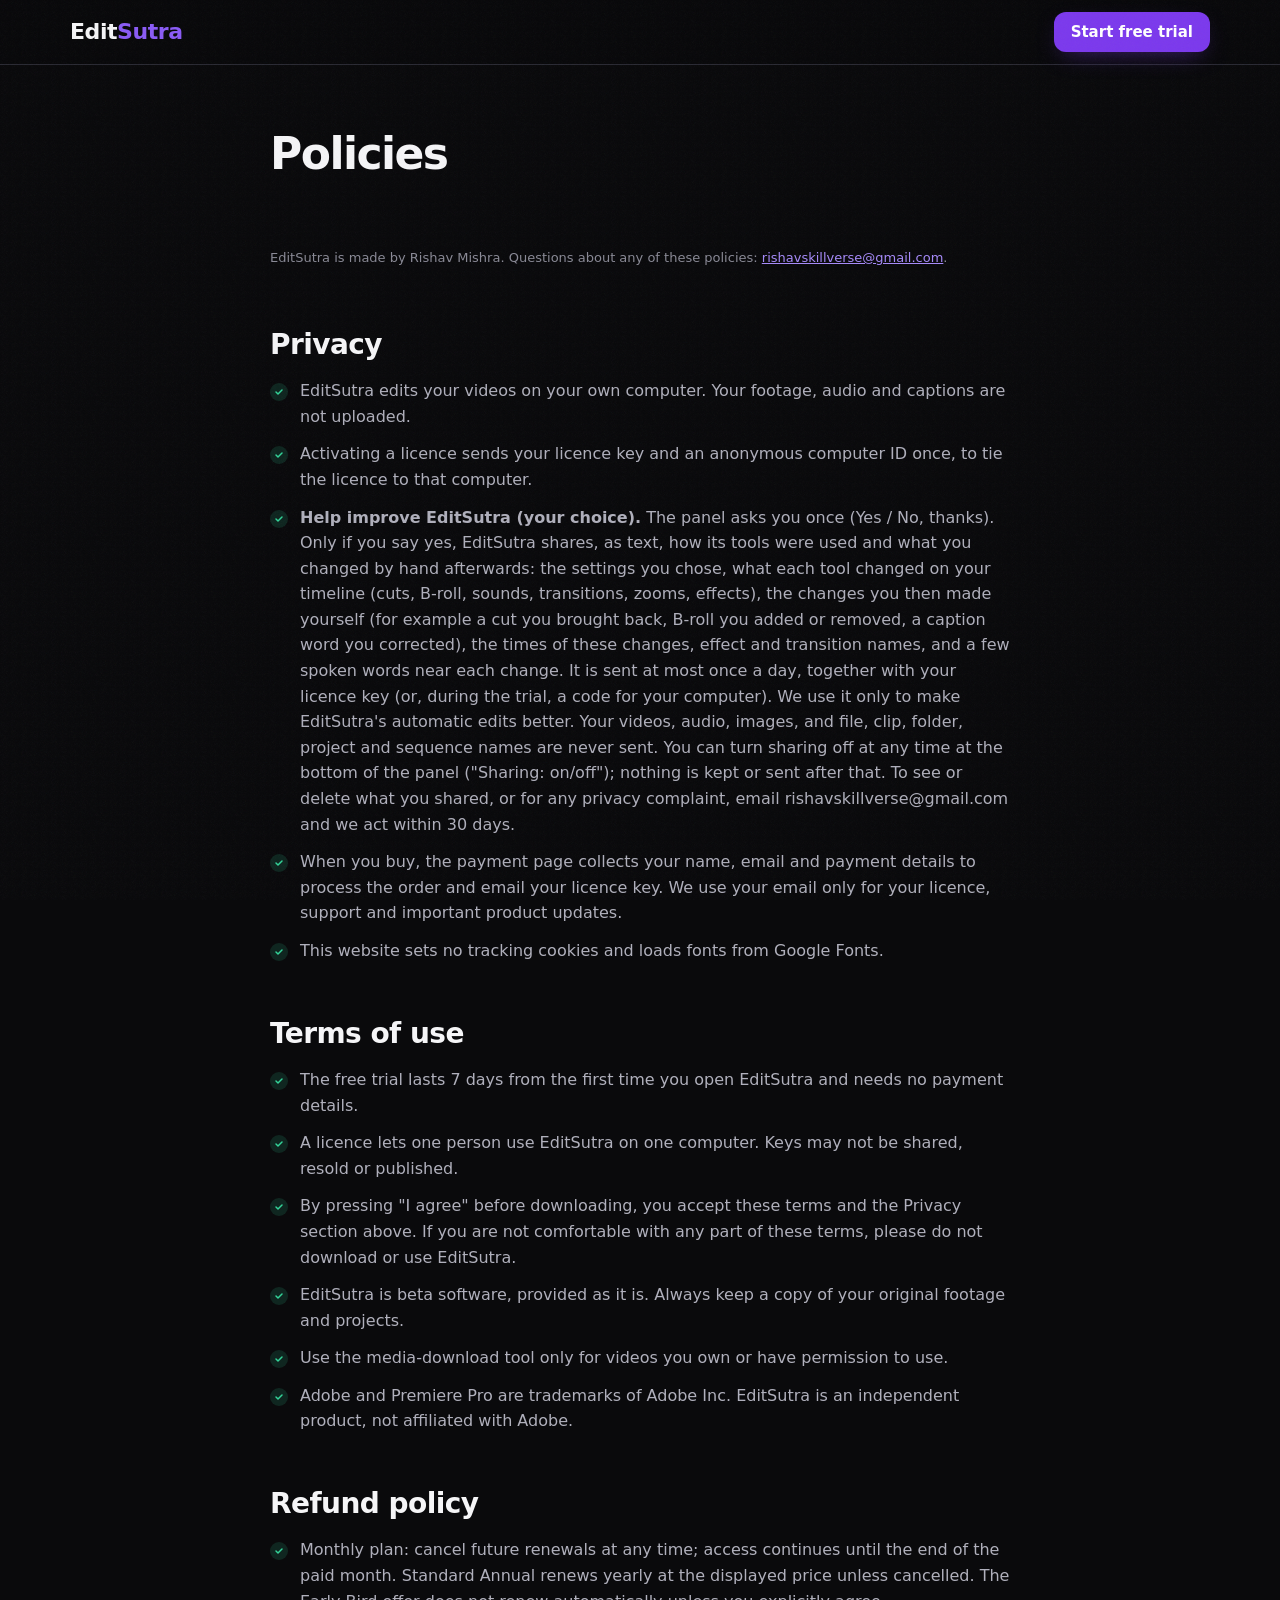
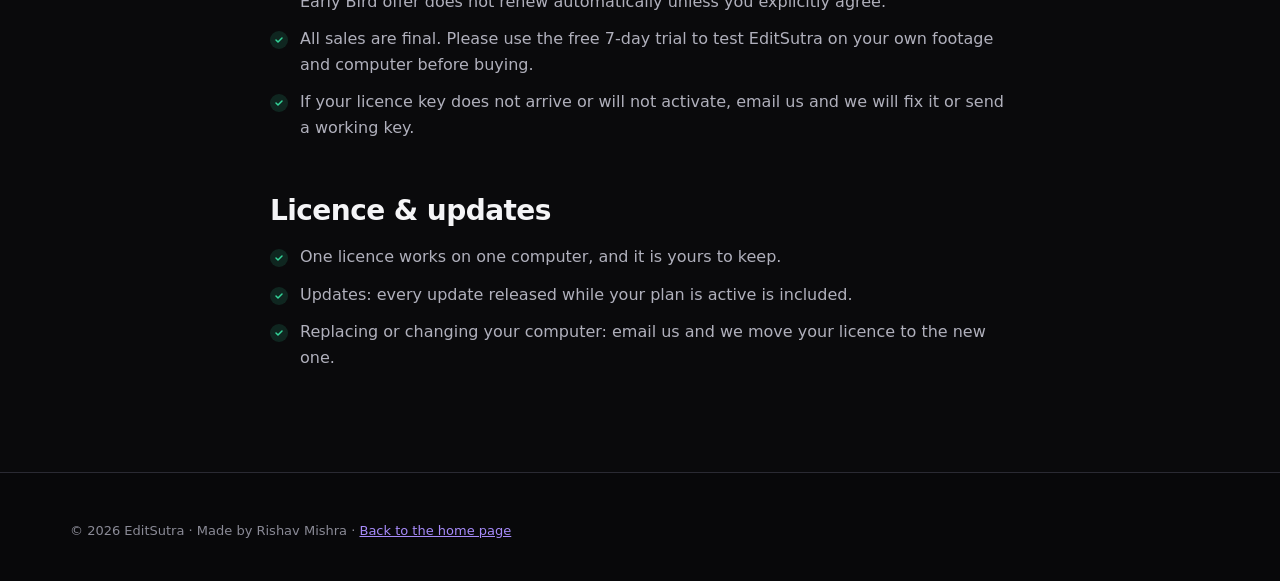
==== commit 975b3005: "Download asks for Terms first (tick + Continue); sharing text in Terms, Privacy and FAQ Co-Authored-" ====
--- a/policies.html
+++ b/policies.html
@@ -19,7 +19,7 @@
     <ul class="ticks" style="margin: 0">
       <li>EditSutra edits your videos on your own computer. Your footage, audio and captions are not uploaded.</li>
       <li>Activating a licence sends your licence key and an anonymous computer ID once, to tie the licence to that computer.</li>
-      <li>Help improve EditSutra (optional, you choose when installing and can change it any time in the panel): if you say yes, EditSutra shares the corrections you make to its results, such as a cut you bring back or a caption word you fix, along with the settings used, as text, at most once a day. Your videos, audio, images, file names and client work never leave your computer. We use these corrections only to make EditSutra better in future updates.</li>
+      <li><b>Help improve EditSutra (your choice).</b> The panel asks you once (Yes / No, thanks). Only if you say yes, EditSutra shares, as text, how its tools were used and what you changed by hand afterwards: the settings you chose, what each tool changed on your timeline (cuts, B-roll, sounds, transitions, zooms, effects), the changes you then made yourself (for example a cut you brought back, B-roll you added or removed, a caption word you corrected), the times of these changes, effect and transition names, and a few spoken words near each change. It is sent at most once a day, together with your licence key (or, during the trial, a code for your computer). We use it only to make EditSutra's automatic edits better. Your videos, audio, images, and file, clip, folder, project and sequence names are never sent. You can turn sharing off at any time at the bottom of the panel ("Sharing: on/off"); nothing is kept or sent after that. To see or delete what you shared, or for any privacy complaint, email rishavskillverse@gmail.com and we act within 30 days.</li>
       <li>When you buy, the payment page collects your name, email and payment details to process the order and email your licence key. We use your email only for your licence, support and important product updates.</li>
       <li>This website sets no tracking cookies and loads fonts from Google Fonts.</li>
     </ul></section>
@@ -28,6 +28,7 @@
     <ul class="ticks" style="margin: 0">
       <li>The free trial lasts 7 days from the first time you open EditSutra and needs no payment details.</li>
       <li>A licence lets one person use EditSutra on one computer. Keys may not be shared, resold or published.</li>
+      <li>By pressing "I agree" before downloading, you accept these terms and the Privacy section above. If you are not comfortable with any part of these terms, please do not download or use EditSutra.</li>
       <li>EditSutra is beta software, provided as it is. Always keep a copy of your original footage and projects.</li>
       <li>Use the media-download tool only for videos you own or have permission to use.</li>
       <li>Adobe and Premiere Pro are trademarks of Adobe Inc. EditSutra is an independent product, not affiliated with Adobe.</li>
--- a/styles.css
+++ b/styles.css
@@ -185,7 +185,7 @@
 .plan .ticks { margin: 4px 0 24px; }
 @media (max-width: 899px) { .plan-hot { order: -1; } }
 .plan-hot { border-color: rgba(139, 92, 246, .6); background: linear-gradient(180deg, #1c1433, var(--surface) 40%); box-shadow: 0 30px 80px -30px rgba(124, 58, 237, .45); padding: 34px 26px; }
-.plan-badge { display: inline-block; align-self: flex-start; padding: 5px 12px; border-radius: 99px; background: var(--accent); color: var(--accent-ink); font-size: 13px; font-weight: 700; margin-bottom: 16px; }
+.plan-badge { display: inline-block; align-self: center; padding: 5px 12px; border-radius: 99px; background: var(--accent); color: var(--accent-ink); font-size: 13px; font-weight: 700; margin-bottom: 16px; }
 .plan-badge.soon { background: var(--surface-2); color: var(--accent-soft); border: 1px solid var(--line-2); margin: 0 8px 0 0; }
 .plan-name { font: 700 18px var(--head); margin-bottom: 8px; }
 .deal { display: flex; align-items: baseline; flex-wrap: wrap; gap: 8px; margin-bottom: 8px; }
@@ -274,3 +274,599 @@
 .reveal { opacity: 0; transform: translateY(16px); transition: opacity .6s var(--ease), transform .6s var(--ease); }
 .reveal.in { opacity: 1; transform: none; }
 @media (prefers-reduced-motion: reduce) { .reveal { opacity: 1; transform: none; transition: none; } .blk { transition: none; } }
+
+/* ===== v26 cinematic edit bay (2026-11-01) ===== */
+:root { --clip: #4c3a8f; --clip-2: #6d4fd6; --cc: #d9c8ff; --gfx: #f2b544; --tc: 'JetBrains Mono', ui-monospace, SFMono-Regular, Menlo, monospace; }
+body::after { content: ""; position: fixed; inset: 0; pointer-events: none; z-index: 60; opacity: .05; background-image: url("data:image/svg+xml,%3Csvg xmlns='http://www.w3.org/2000/svg' width='140' height='140'%3E%3Cfilter id='n'%3E%3CfeTurbulence baseFrequency='.9' numOctaves='2' stitchTiles='stitch'/%3E%3C/filter%3E%3Crect width='100%25' height='100%25' filter='url(%23n)'/%3E%3C/svg%3E"); }
+.edit-bay { background: #0e0d13; border: 1px solid var(--line); border-radius: 14px; overflow: hidden; box-shadow: 0 1px 0 rgba(255,255,255,.05) inset, 0 40px 80px -30px rgba(0,0,0,.85), 0 0 0 1px rgba(124,58,237,.12); }
+.monitor { position: relative; aspect-ratio: 16 / 9; background: #000; }
+.monitor video { width: 100%; height: 100%; object-fit: cover; }
+.bay-tool { position: absolute; left: 12px; top: 12px; margin: 0; display: inline-flex; align-items: center; gap: 8px; padding: 6px 10px; border-radius: 6px; background: rgba(10,10,12,.78); backdrop-filter: blur(6px); font: 600 12px/1 var(--body); color: #fff; }
+.bay-tool i { width: 7px; height: 7px; border-radius: 50%; background: var(--accent-soft); box-shadow: 0 0 0 3px rgba(167,139,250,.25); }
+.bay-tool.flash { animation: toolIn .35s var(--ease); }
+@keyframes toolIn { from { opacity: 0; transform: translateY(-4px); } }
+.bay-tc { position: absolute; right: 12px; bottom: 10px; margin: 0; font: 600 12px/1 var(--tc); color: rgba(255,255,255,.85); font-variant-numeric: tabular-nums; text-shadow: 0 1px 2px #000; }
+.tracks { position: relative; padding: 6px 10px 10px; background: linear-gradient(#141219, #0f0e14); }
+.ruler { display: flex; justify-content: space-between; margin-left: 34px; padding: 2px 0 6px; border-bottom: 1px solid #22202b; font: 500 10px/1 var(--tc); color: var(--dim); }
+.trk { display: flex; align-items: center; gap: 6px; height: 22px; margin-top: 4px; }
+.trk b { width: 28px; flex: none; font: 600 10px/1 var(--tc); color: var(--dim); text-align: center; background: #1b1922; border-radius: 4px; padding: 4px 0; }
+.lane { position: relative; flex: 1; height: 100%; display: flex; gap: 1px; }
+.clip { display: block; height: 100%; border-radius: 3px; min-width: 0; transition: flex-grow .6s var(--ease), opacity .4s; }
+.clip.sp { background: linear-gradient(var(--clip-2), var(--clip)); }
+#ln-a .clip.sp { background: #1d4b45 repeating-linear-gradient(90deg, transparent 0 2px, rgba(94,234,212,.55) 2px 3px); background-size: 100% 100%; -webkit-mask: linear-gradient(transparent 25%, #000 25% 75%, transparent 75%); }
+#ln-a .clip.sp:nth-child(odd) { -webkit-mask: linear-gradient(transparent 12%, #000 12% 88%, transparent 88%); }
+.clip.pa { background: repeating-linear-gradient(135deg, #2a2833 0 4px, #24222c 4px 8px); }
+.clip.re { background: repeating-linear-gradient(135deg, #5c1f2a 0 4px, #4a1922 4px 8px); }
+.clip.gone { opacity: 0; }
+.drop { position: absolute; top: 0; height: 100%; border-radius: 3px; font: 600 9.5px/22px var(--body); color: #1a1033; padding: 0 5px; overflow: hidden; white-space: nowrap; opacity: 0; transform: translateY(-10px); transition: opacity .25s, transform .45s cubic-bezier(.3,1.4,.5,1); }
+.drop.in { opacity: 1; transform: none; }
+.drop.cc { background: var(--cc); }
+.drop.gfx { background: var(--gfx); }
+.drop.gfx.chart { background: #8fd3c6; }
+.drop.gfx.tag { background: #c4b5fd; }
+.drop.sfx { background: #fb7185; }
+.playhead { position: absolute; top: 4px; bottom: 6px; width: 2px; background: #ff3b5c; left: 34px; box-shadow: 0 0 0 1px rgba(0,0,0,.4); pointer-events: none; }
+.playhead::before { content: ""; position: absolute; top: -2px; left: -5px; border: 6px solid transparent; border-top: 7px solid #ff3b5c; }
+.stats { grid-template-columns: repeat(auto-fit, minmax(140px, 1fr)); }
+
+/* tool tabs */
+.fx-tabs { display: flex; gap: 6px; overflow-x: auto; scrollbar-width: none; margin: 8px -20px 18px; padding: 2px 20px; }
+.fx-tabs::-webkit-scrollbar { display: none; }
+.fx-tabs button { flex: none; font: 600 14px/1 var(--body); color: var(--muted); background: var(--surface); border: 1px solid var(--line); border-radius: 999px; padding: 10px 16px; min-height: 40px; cursor: pointer; transition: color .15s, background-color .15s, border-color .15s; }
+.fx-tabs button:hover { color: var(--text); border-color: var(--line-2); }
+.fx-tabs button[aria-selected=true] { color: #fff; background: var(--accent); border-color: var(--accent); }
+.features .groups { display: block; }
+.features .group { background: var(--surface); border: 1px solid var(--line); border-radius: var(--radius); padding: 22px; }
+.features .group > h3 { display: none; }
+.features .group ul { list-style: none; margin: 0; padding: 0; display: grid; gap: 4px 28px; }
+@media (min-width: 760px) { .features .group ul { grid-template-columns: 1fr 1fr; } }
+.features .group li { padding: 12px 0; border-bottom: 1px solid var(--line); color: var(--muted); font-size: 15px; }
+.features .group li b { display: block; color: var(--text); font-size: 16px; margin-bottom: 2px; }
+.new { display: inline-block; font: 700 10.5px/1 var(--body); font-style: normal; letter-spacing: .04em; text-transform: uppercase; color: var(--accent-soft); background: rgba(124,58,237,.16); border-radius: 4px; padding: 3px 5px; margin: 0 0 4px; vertical-align: 2px; margin-left: 4px; }
+.features .group li b + .new { margin-left: 0; }
+
+/* graphics */
+.gfx figure, .map-row figure { margin: 0; border-radius: 12px; overflow: hidden; background: #000; border: 1px solid var(--line); }
+.gfx video { width: 100%; aspect-ratio: 16 / 9; object-fit: cover; }
+.map-row { display: grid; gap: 22px; margin: 28px 0 22px; align-items: center; }
+@media (min-width: 900px) { .map-row { grid-template-columns: 1.5fr 1fr; } }
+.map-copy h3 { font-size: 26px; }
+.typed { font: 600 18px/1 var(--tc); color: #fff; background: #0e0d13; border: 1px solid var(--line-2); border-radius: 8px; padding: 14px; display: flex; align-items: center; gap: 2px; }
+.typed span { transition: opacity .2s; }
+.typed i { width: 2px; height: 20px; background: var(--accent-soft); animation: caret 1s steps(1) infinite; }
+@keyframes caret { 50% { opacity: 0; } }
+.map-mini { display: grid; grid-template-columns: 1fr 1fr; gap: 10px; }
+.gfx-grid { display: grid; gap: 14px; grid-template-columns: 1fr 1fr; }
+.gfx-grid .g-wide { grid-column: 1 / -1; }
+@media (min-width: 900px) { .gfx-grid { grid-template-columns: 2fr 1fr 1fr; } .gfx-grid .g-wide { grid-column: auto; grid-row: span 2; } .gfx-grid .g-wide video { height: 100%; } }
+.gfx figcaption { font: 600 13px/1 var(--body); color: var(--muted); padding: 10px 12px; background: var(--surface); }
+
+/* before / after */
+.compare { position: relative; border-radius: 14px; overflow: hidden; border: 1px solid var(--line); aspect-ratio: 16 / 9; user-select: none; }
+.compare img { width: 100%; height: 100%; object-fit: cover; }
+.compare-before { position: absolute; inset: 0; clip-path: inset(0 calc(100% - var(--pos)) 0 0); }
+.compare input { position: absolute; inset: 0; width: 100%; height: 100%; opacity: 0; cursor: ew-resize; margin: 0; }
+.compare .handle { position: absolute; top: 0; bottom: 0; left: var(--pos); width: 2px; background: #fff; transform: translateX(-1px); pointer-events: none; }
+.compare .handle::after { content: "\2194"; position: absolute; top: 50%; left: 50%; transform: translate(-50%, -50%); width: 40px; height: 40px; border-radius: 50%; background: #fff; color: #111; display: grid; place-items: center; font-size: 18px; box-shadow: 0 6px 20px rgba(0,0,0,.5); }
+.compare input:focus-visible ~ .handle::after { outline: 3px solid var(--accent); outline-offset: 2px; }
+.tag { position: absolute; top: 10px; font: 600 12px/1 var(--body); background: rgba(10,10,12,.75); padding: 6px 8px; border-radius: 5px; pointer-events: none; }
+.tag-l { left: 10px; } .tag-r { right: 10px; }
+
+/* templates */
+.marquee { overflow: hidden; margin-top: 24px; -webkit-mask: linear-gradient(90deg, transparent, #000 6%, #000 94%, transparent); }
+.marquee-track { display: flex; gap: 14px; width: max-content; animation: marquee 90s linear infinite; }
+.marquee:hover .marquee-track { animation-play-state: paused; }
+@keyframes marquee { to { transform: translateX(-50%); } }
+@media (prefers-reduced-motion: reduce) { .marquee-track { animation: none; flex-wrap: wrap; width: auto; padding: 0 20px; } .marquee { -webkit-mask: none; } }
+.marquee figure { margin: 0; width: 240px; flex: none; }
+.marquee img { width: 240px; height: 135px; object-fit: cover; border-radius: 10px; border: 1px solid var(--line); background: #000; }
+.marquee figcaption { font: 600 13px/1.3 var(--body); color: var(--text); padding-top: 8px; }
+.marquee figcaption span { display: block; font-weight: 500; color: var(--dim); font-size: 12px; }
+
+/* EditSutra Pro skill */
+.skill { margin-top: 48px; background: var(--surface); border: 1px solid var(--line); border-radius: 18px; padding: 24px; display: grid; gap: 22px; }
+@media (min-width: 900px) { .skill { grid-template-columns: 1fr 1fr; padding: 36px; } .skill .order, .skill > .fine { grid-column: 1 / -1; } }
+.skill h3 { font-size: 24px; }
+.skill-table { overflow-x: auto; }
+.skill table { width: 100%; border-collapse: collapse; font-size: 14px; min-width: 420px; }
+.skill caption { text-align: left; font-weight: 600; color: var(--text); padding-bottom: 10px; }
+.skill th, .skill td { text-align: left; padding: 10px 8px; border-bottom: 1px solid var(--line); vertical-align: top; }
+.skill thead th { color: var(--dim); font-weight: 600; font-size: 12px; }
+.skill td { color: var(--muted); font-variant-numeric: tabular-nums; }
+
+@media (max-width: 560px) {
+  .trk { height: 16px; } .drop { font-size: 0; } .ruler { font-size: 9px; }
+  .bay-tool { font-size: 11px; padding: 5px 8px; }
+  .marquee figure, .marquee img { width: 180px; } .marquee img { height: 101px; }
+  .map-copy h3 { font-size: 22px; } .typed { font-size: 16px; }
+}
+@media (max-width: 560px) {
+  .skill { padding: 20px; }
+  .skill table { min-width: 0; }
+  .skill thead { display: none; }
+  .skill tr { display: grid; grid-template-columns: 1fr 1fr; gap: 2px 12px; padding: 12px 0; border-bottom: 1px solid var(--line); }
+  .skill tbody th { grid-column: 1 / -1; padding: 0 0 4px; border: 0; color: var(--text); }
+  .skill td { padding: 0; border: 0; font-size: 13px; }
+  .skill td::before { display: block; font-size: 11px; color: var(--dim); }
+  .skill td:nth-of-type(1)::before { content: "Editor charges"; }
+  .skill td:nth-of-type(2)::before { content: "With the skill"; }
+}
+
+/* ===== v27 sales page ===== */
+.pain-turn { margin-top: 28px; font: 600 clamp(18px, 2.4vw, 22px)/1.4 var(--head); color: var(--text); }
+.stack-list { max-width: 820px; margin: 28px auto; border: 1px solid var(--line); border-radius: 18px; overflow: hidden; background: var(--surface); }
+.stack-row, .stack-total, .stack-you { display: flex; align-items: center; justify-content: space-between; gap: 16px; padding: 14px 20px; border-bottom: 1px solid var(--line); }
+.stack-row b, .stack-total b, .stack-you b { display: block; font-size: 16px; }
+.stack-row span, .stack-total span, .stack-you span { display: block; color: var(--muted); font-size: 14px; }
+.stack-row s, .stack-total s { flex: none; color: var(--dim); font: 600 15px/1 var(--body); font-variant-numeric: tabular-nums; text-decoration-color: rgba(248,113,113,.8); }
+.stack-total { background: var(--surface-2); }
+.stack-total s { font-size: 20px; color: var(--muted); }
+.stack-you { background: rgba(124,58,237,.14); border-bottom: 0; }
+.stack-you strong { font: 800 clamp(30px, 5vw, 40px)/1 var(--head); color: #fff; letter-spacing: -.02em; }
+.doc figure { margin: 0; border-radius: 12px; overflow: hidden; background: #000; border: 1px solid var(--line); }
+.doc video { width: 100%; aspect-ratio: 16 / 9; object-fit: cover; }
+.doc figcaption { padding: 10px 12px 12px; background: var(--surface); color: var(--muted); font-size: 13px; line-height: 1.4; }
+.doc figcaption b { display: block; color: var(--text); font-size: 15px; }
+.doc-grid { display: grid; gap: 14px; grid-template-columns: 1fr; margin-top: 28px; }
+@media (min-width: 640px) { .doc-grid { grid-template-columns: 1fr 1fr; } .doc-grid .d-big { grid-column: 1 / -1; } }
+@media (min-width: 1000px) { .doc-grid { grid-template-columns: repeat(3, 1fr); } .doc-grid .d-big { grid-column: span 2; grid-row: span 2; } .doc-grid .d-big video { height: calc(100% - 58px); } }
+.calc-sec .calc { max-width: 980px; margin: 24px auto 0; }
+.calc-sec .hint { color: var(--dim); font-size: 13px; }
+.calc-out .vs { display: grid; grid-template-columns: 1fr 1fr; gap: 12px; margin-bottom: 10px; }
+.calc-out .vs > div:first-child b { color: var(--muted); text-decoration: line-through; text-decoration-color: rgba(248,113,113,.7); }
+.calc-bar { height: 8px; border-radius: 99px; background: rgba(248,113,113,.35); overflow: hidden; margin: 4px 0 16px; }
+.calc-bar i { display: block; height: 100%; background: var(--accent); border-radius: 99px; transition: width .25s var(--ease); }
+.promise { max-width: 760px; margin: 32px auto 0; padding: 20px 24px; border: 1px dashed rgba(167,139,250,.5); border-radius: 14px; text-align: center; }
+.promise b { font: 700 18px/1.3 var(--head); }
+.promise p { margin: 6px 0 0; color: var(--muted); }
+.pro-teaser { display: grid; gap: 6px; max-width: 760px; margin: 40px auto 0; padding: 22px 24px; border-radius: 16px; background: linear-gradient(135deg, rgba(124,58,237,.18), rgba(124,58,237,.04)); border: 1px solid rgba(124,58,237,.35); color: var(--text); text-decoration: none; transition: border-color .2s, transform .2s var(--ease); }
+.pro-teaser:hover { border-color: var(--accent-soft); color: var(--text); transform: translateY(-2px); }
+.pro-teaser .plan-badge { justify-self: start; margin: 0; }
+.pro-teaser b { font: 700 20px/1.3 var(--head); }
+.pro-teaser span:last-child { color: var(--muted); }
+.legal { padding-top: 18px; padding-bottom: 90px; }
+.legal p { font-size: 11px; line-height: 1.5; color: var(--dim); margin: 0 0 6px; max-width: 900px; }
+@media (max-width: 560px) { .stack-row, .stack-total, .stack-you { padding: 12px 14px; } .stack-row span { font-size: 13px; } }
+
+/* ===== pro.html ===== */
+.pro-nav { display: flex; align-items: center; gap: 18px; }
+.pro-nav a:not(.btn) { color: var(--muted); text-decoration: none; font-weight: 500; }
+.terminal { background: #0c0b10; border: 1px solid var(--line); border-radius: 14px; overflow: hidden; box-shadow: 0 40px 80px -30px rgba(0,0,0,.85), 0 0 0 1px rgba(124,58,237,.12); }
+.term-bar { display: flex; align-items: center; gap: 6px; padding: 10px 12px; border-bottom: 1px solid var(--line); background: #131218; }
+.term-bar i { width: 10px; height: 10px; border-radius: 50%; background: #2c2a35; }
+.term-bar span { margin-left: 8px; font: 500 12px/1 var(--tc); color: var(--dim); }
+.terminal pre { margin: 0; padding: 18px; font: 500 13.5px/1.7 var(--tc); color: var(--text); white-space: pre-wrap; overflow-x: auto; }
+.terminal .you { color: #d9c8ff; } .terminal .ok { color: var(--good); } .terminal .dim { color: var(--dim); }
+.terminal .cursor { color: var(--accent-soft); animation: caret 1s steps(1) infinite; }
+.pro-cards { display: grid; gap: 14px; margin-top: 24px; }
+@media (min-width: 860px) { .pro-cards { grid-template-columns: 1.3fr 1fr 1fr; } }
+.pro-cards article { background: var(--surface); border: 1px solid var(--line); border-radius: 14px; padding: 22px; }
+.pro-cards p { color: var(--muted); margin: 0; }
+.pro-table { max-width: 820px; margin: 24px auto 0; }
+.pro-table table { width: 100%; border-collapse: collapse; font-size: 15px; }
+.pro-table th, .pro-table td { text-align: left; padding: 12px 10px; border-bottom: 1px solid var(--line); }
+.pro-table thead th { color: var(--dim); font-size: 12px; font-weight: 600; }
+.pro-table td { color: var(--muted); font-variant-numeric: tabular-nums; }
+@media (max-width: 560px) {
+  .pro-table thead { display: none; }
+  .pro-table tr { display: grid; grid-template-columns: 1fr 1fr; gap: 2px 12px; padding: 12px 0; border-bottom: 1px solid var(--line); }
+  .pro-table tbody th { grid-column: 1 / -1; padding: 0 0 4px; border: 0; }
+  .pro-table td { padding: 0; border: 0; font-size: 13px; }
+  .pro-table td::before { display: block; font-size: 11px; color: var(--dim); }
+  .pro-table td:nth-of-type(1)::before { content: "Editor charges"; }
+  .pro-table td:nth-of-type(2)::before { content: "With the skill"; }
+  .terminal pre { font-size: 12px; }
+}
+.hero h1 { font-size: clamp(40px, 6.2vw, 76px); } .hero h1 br { display: block; }
+@media (max-width: 560px) { .pro-nav a:not(.btn) { display: none; } .pro-nav .btn { white-space: nowrap; } }
+
+/* ===== v28 show-don't-tell ===== */
+.tricolour { width: 18px; height: 12px; border-radius: 2px; background: linear-gradient(#ff9933 0 33%, #fff 33% 66%, #138808 66%); flex: none; }
+.pill .dot { display: none; }
+.proof { margin: 8px auto 0; max-width: 860px; text-align: center; font-size: clamp(16px, 2vw, 19px); color: var(--muted); padding: 18px 20px; border-top: 1px solid var(--line); border-bottom: 1px solid var(--line); }
+.proof b { color: var(--text); }
+.hop { display: flex; align-items: center; justify-content: center; gap: 18px; flex-wrap: wrap; margin: 28px 0 8px; }
+.hop-old { display: flex; flex-wrap: wrap; gap: 8px; max-width: 420px; justify-content: center; }
+.hop-old span { font-size: 13px; color: var(--dim); border: 1px dashed var(--line-2); border-radius: 8px; padding: 8px 12px; text-decoration: line-through; text-decoration-color: rgba(248,113,113,.7); }
+.hop-arrow { font-size: 28px; color: var(--accent-soft); }
+.hop-new { text-align: center; border: 1px solid rgba(124,58,237,.5); background: rgba(124,58,237,.12); border-radius: 14px; padding: 16px 26px; }
+.hop-new b { display: block; font: 800 26px/1 var(--head); letter-spacing: -.02em; } .hop-new b span { color: var(--accent-soft); }
+.hop-new small { color: var(--muted); font-size: 13px; }
+.show-row { display: grid; gap: 22px; align-items: center; margin-top: 56px; }
+@media (min-width: 900px) { .show-row { grid-template-columns: 1fr 1.25fr; gap: 56px; } .show-row.flip .show-copy { order: 2; } }
+.show-copy h3 { font-size: clamp(24px, 3vw, 32px); letter-spacing: -.02em; }
+.show-copy p { color: var(--muted); font-size: 17px; max-width: 460px; }
+.demo { position: relative; margin: 0; aspect-ratio: 16 / 9; border-radius: 14px; overflow: hidden; background: #0e0d13; border: 1px solid var(--line); }
+.demo video { width: 100%; height: 100%; object-fit: cover; }
+.demo-label { position: absolute; left: 14px; bottom: 12px; margin: 0; font: 600 12px/1 var(--tc); }
+.demo-label span { padding: 6px 8px; border-radius: 5px; background: rgba(10,10,12,.8); transition: opacity .3s; }
+.demo-label .d-b { position: absolute; left: 0; color: var(--accent-soft); opacity: 0; }
+.demo.on .d-a { opacity: 0; } .demo.on .d-b { opacity: 1; }
+.wave { position: absolute; inset: 22% 16px 30%; display: flex; align-items: center; gap: 2px; }
+.wave i { flex: 1 1 3px; min-width: 0; background: var(--accent-soft); border-radius: 2px; transition: flex-grow .7s var(--ease), opacity .5s, margin .7s var(--ease); }
+.wave i.q { background: #3a3846; }
+.demo-cut.on .wave i.q { flex-grow: 0; opacity: 0; margin: 0 -1px; }
+.demo-takes { display: grid; align-content: center; gap: 10px; padding: 22px; }
+.take { margin: 0; position: relative; padding: 12px 14px 12px 76px; border-radius: 10px; background: var(--surface-2); color: var(--muted); font-size: 14px; transition: opacity .4s, transform .4s var(--ease), background-color .4s; }
+.take i { position: absolute; left: 14px; top: 13px; font: 600 11px/1 var(--tc); font-style: normal; color: var(--dim); }
+.take b { position: absolute; right: 12px; top: 50%; transform: translateY(-50%) scale(.6); opacity: 0; font-size: 11px; background: var(--accent); color: #fff; padding: 4px 7px; border-radius: 4px; transition: opacity .3s, transform .3s var(--ease); }
+.demo-takes.on .t1, .demo-takes.on .t2 { opacity: .35; text-decoration: line-through; text-decoration-color: rgba(248,113,113,.8); transform: scale(.97); }
+.demo-takes.on .t3 { background: rgba(124,58,237,.18); color: var(--text); }
+.demo-takes.on .t3 b { opacity: 1; transform: translateY(-50%) scale(1); }
+.demo-voice canvas { width: 100%; height: 100%; display: block; }
+.demo-sfx { padding: 0; }
+.sfx-lane, .sfx-voice, .sfx-music { position: absolute; left: 16px; right: 16px; height: 22%; border-radius: 6px; }
+.sfx-lane { top: 14%; }
+.sfx-lane i { position: absolute; top: 0; height: 100%; padding: 0 8px; display: grid; place-items: center; font: 600 12px/1 var(--body); font-style: normal; color: #1a1033; background: #fb7185; border-radius: 6px; opacity: 0; transform: translateY(-12px); transition: opacity .25s, transform .45s cubic-bezier(.3,1.4,.5,1); }
+.demo-sfx.on .sfx-lane i { opacity: 1; transform: none; }
+.demo-sfx.on .sfx-lane i:nth-child(2) { transition-delay: .25s; } .demo-sfx.on .sfx-lane i:nth-child(3) { transition-delay: .5s; } .demo-sfx.on .sfx-lane i:nth-child(4) { transition-delay: .75s; }
+.sfx-voice { top: 42%; background: #1d4b45 repeating-linear-gradient(90deg, transparent 0 3px, rgba(94,234,212,.6) 3px 5px); }
+.sfx-music { top: 70%; background: #3a2a63 repeating-linear-gradient(90deg, transparent 0 5px, rgba(196,181,253,.45) 5px 7px); }
+.sfx-head { position: absolute; top: 8%; bottom: 6%; width: 2px; background: #ff3b5c; left: 16px; animation: sweep 4s linear infinite; }
+@keyframes sweep { to { left: calc(100% - 16px); } }
+.demo-short { display: flex; align-items: center; justify-content: center; gap: 22px; padding: 18px; }
+.demo-short img { width: 100%; height: 100%; object-fit: cover; display: block; }
+.demo-short .wide { position: relative; width: 58%; aspect-ratio: 16 / 9; border-radius: 8px; overflow: hidden; }
+.demo-short .crop { position: absolute; top: 0; bottom: 0; left: 36%; width: 31.6%; border: 2px solid var(--accent-soft); box-shadow: 0 0 0 999px rgba(0,0,0,.55); animation: pan 5s ease-in-out infinite alternate; }
+@keyframes pan { to { left: 50%; } }
+.demo-short .tall { width: 22%; aspect-ratio: 9 / 16; border-radius: 10px; overflow: hidden; border: 2px solid #2a2a35; transform: scale(.9); opacity: 0; transition: transform .6s var(--ease), opacity .6s; }
+.demo-short.on .tall { transform: none; opacity: 1; }
+.more { margin-top: 48px; text-align: center; color: var(--muted); }
+.founder-in { display: grid; gap: 28px; align-items: center; max-width: 980px; margin: 0 auto; }
+@media (min-width: 820px) { .founder-in { grid-template-columns: 260px 1fr; gap: 48px; } }
+.founder-in img { width: 220px; height: 220px; border-radius: 50%; object-fit: cover; border: 3px solid rgba(124,58,237,.6); box-shadow: 0 0 0 8px rgba(124,58,237,.12); }
+.made { display: inline-flex; align-items: center; gap: 8px; font: 600 13px/1 var(--body); color: var(--muted); margin-bottom: 14px; }
+.made::before { content: ""; width: 18px; height: 12px; border-radius: 2px; background: linear-gradient(#ff9933 0 33%, #fff 33% 66%, #138808 66%); }
+.founder-in p { color: var(--muted); font-size: 17px; }
+.founder .sig { font-size: 15px; } .founder .sig b { color: var(--text); }
+.dl-card { display: grid; gap: 22px; margin-top: 28px; padding: 28px; border-radius: 20px; background: radial-gradient(120% 140% at 0% 0%, rgba(124,58,237,.35), rgba(124,58,237,.06) 60%), var(--surface); border: 1px solid rgba(124,58,237,.5); box-shadow: 0 30px 80px -30px rgba(124,58,237,.55); }
+@media (min-width: 900px) { .dl-card { grid-template-columns: 1fr auto; align-items: center; padding: 40px; } }
+.dl-main { display: flex; flex-wrap: wrap; gap: 12px; align-items: center; }
+.terms-dlg { width: min(560px, calc(100vw - 32px)); padding: 24px; border-radius: 16px; border: 1px solid rgba(124,58,237,.5); background: var(--surface); color: var(--text); }
+.terms-dlg::backdrop { background: rgba(0,0,0,.7); }
+.terms-dlg h2 { font-size: 20px; margin: 0 0 12px; }
+.terms-text { height: 220px; overflow-y: auto; padding: 12px; border-radius: 8px; background: rgba(0,0,0,.25); border: 1px solid rgba(255,255,255,.1); font-size: 11px; line-height: 1.45; color: var(--dim); }
+.terms-text p { margin: 0 0 8px; }
+.terms-tick { display: flex; gap: 10px; align-items: flex-start; margin: 16px 0; font-size: 14px; cursor: pointer; }
+.terms-tick input { width: 18px; height: 18px; margin-top: 1px; flex: none; accent-color: var(--accent); }
+.terms-btns { display: flex; gap: 10px; justify-content: flex-end; }
+.terms-btns .btn:disabled { opacity: .4; cursor: not-allowed; box-shadow: none; }
+.dl-k { width: 100%; margin: 0 0 4px; font: 700 14px/1 var(--body); color: var(--accent-soft); }
+.btn-xl { font-size: 18px; padding: 18px 26px; border-radius: 14px; display: inline-flex; align-items: center; gap: 10px; min-height: 60px; }
+.btn-xl svg { width: 22px; height: 22px; fill: none; stroke: currentColor; stroke-width: 2.2; stroke-linecap: round; stroke-linejoin: round; }
+.dl-meta { width: 100%; margin: 6px 0 0; color: var(--dim); font-size: 13px; }
+.dl-why { list-style: none; margin: 0; padding: 0; display: grid; gap: 8px; color: var(--muted); }
+.dl-why li::before { content: "✓ "; color: var(--good); }
+@media (max-width: 560px) { .btn-xl { width: 100%; justify-content: center; } .demo-takes { padding: 14px; } .take { font-size: 12.5px; padding-left: 64px; } .hop-arrow { transform: rotate(90deg); } }
+
+/* value table: cost, time by hand, time with EditSutra */
+.stack-table { max-width: 940px; margin: 28px auto; border: 1px solid var(--line); border-radius: 18px; overflow: hidden; background: var(--surface); }
+.stack-table table { width: 100%; border-collapse: collapse; }
+.stack-table th, .stack-table td { padding: 13px 16px; border-bottom: 1px solid var(--line); text-align: left; vertical-align: middle; }
+.stack-table thead th { font-size: 12px; color: var(--dim); font-weight: 600; background: var(--surface-2); }
+.stack-table tbody th b, .stack-table tfoot th b { display: block; font-size: 15.5px; }
+.stack-table tbody th span, .stack-table tfoot th span { display: block; color: var(--muted); font-size: 13px; font-weight: 400; }
+.stack-table td { font-variant-numeric: tabular-nums; font-size: 15px; white-space: nowrap; }
+.c-cost s { color: var(--dim); text-decoration-color: rgba(248,113,113,.8); }
+.c-hand { color: #fca5a5; } .c-es { color: var(--accent-soft); font-weight: 600; }
+.t-total { background: var(--surface-2); } .t-total td { font-size: 17px; font-weight: 700; }
+.t-you { background: rgba(124,58,237,.16); } .t-you td { text-align: right; }
+.t-you strong { font: 800 clamp(30px, 5vw, 42px)/1 var(--head); letter-spacing: -.02em; color: #fff; }
+.t-you em { display: block; font-style: normal; color: var(--muted); font-size: 13px; margin-top: 4px; }
+.stack-table .fine { padding: 10px 16px; margin: 0; }
+@media (max-width: 640px) {
+  .stack-table thead { display: none; }
+  .stack-table tr { display: grid; grid-template-columns: repeat(3, 1fr); gap: 4px 10px; padding: 12px 14px; border-bottom: 1px solid var(--line); }
+  .stack-table th, .stack-table td { padding: 0; border: 0; }
+  .stack-table tbody th, .stack-table tfoot th { grid-column: 1 / -1; margin-bottom: 4px; }
+  .stack-table td { font-size: 13.5px; white-space: normal; }
+  .stack-table tbody td::before, .t-total td::before { display: block; font-size: 10.5px; color: var(--dim); font-weight: 500; }
+  .stack-table td.c-cost::before { content: "Elsewhere"; } .stack-table td.c-hand::before { content: "By hand"; } .stack-table td.c-es::before { content: "EditSutra"; }
+  .t-you td { grid-column: 1 / -1; text-align: left; }
+}
+
+/* v30 layout fixes: no empty cells, founder side by side */
+@media (min-width: 900px) { .gfx-grid { grid-template-columns: 1fr 1fr 1fr; } .gfx-grid .g-wide { grid-column: 1 / -1; grid-row: auto; } .gfx-grid .g-wide video { height: auto; } }
+@media (min-width: 640px) and (max-width: 899px) { .gfx-grid { grid-template-columns: 1fr 1fr 1fr; } }
+@media (min-width: 1000px) { .doc-grid { grid-template-columns: repeat(3, 1fr); } .doc-grid .d-big { grid-column: auto; grid-row: auto; } .doc-grid .d-big video { height: auto; } }
+@media (min-width: 640px) and (max-width: 999px) { .doc-grid .d-big:last-child { grid-column: 1 / -1; } }
+.hop-old { max-width: 560px; }
+.founder-in { grid-template-columns: 120px 1fr; gap: 20px; align-items: start; }
+.founder-in img { width: 120px; height: 120px; }
+@media (min-width: 820px) { .founder-in { grid-template-columns: 240px 1fr; gap: 48px; align-items: center; } .founder-in img { width: 240px; height: 240px; } }
+.founder-copy { min-width: 0; }
+.legal p { font-size: 11px; }
+.cap-grid { display: grid; gap: 12px; margin-top: 24px; grid-template-columns: 1fr 1fr; }
+@media (min-width: 900px) { .cap-grid { grid-template-columns: repeat(4, 1fr); } }
+.cap-grid article { background: var(--surface); border: 1px solid var(--line); border-radius: 12px; padding: 16px; }
+.cap-grid h3 { font-size: 16px; margin-bottom: 4px; } .cap-grid p { margin: 0; color: var(--muted); font-size: 13.5px; }
+.earn { display: grid; gap: 14px; max-width: 820px; margin: 24px auto 8px; }
+@media (min-width: 700px) { .earn { grid-template-columns: 1fr 1fr; } }
+.earn-col { border: 1px solid var(--line); border-radius: 16px; padding: 22px; background: var(--surface); display: grid; gap: 4px; }
+.earn-col.hot { border-color: rgba(124,58,237,.6); background: rgba(124,58,237,.14); }
+.earn-k { margin: 0; color: var(--dim); font-weight: 600; font-size: 13px; }
+.earn-col b { font: 800 26px/1.1 var(--head); } .earn-col span { color: var(--muted); font-size: 14px; }
+.earn-col strong { font: 800 clamp(26px, 4vw, 34px)/1.1 var(--head); margin-top: 8px; color: var(--text); }
+.earn-col.hot strong { color: #fff; }
+
+/* v31 */
+.big-nums { list-style: none; margin: 8px auto 0; padding: 0; display: grid; grid-template-columns: repeat(3, 1fr); gap: 1px; max-width: 900px; background: var(--line); border: 1px solid var(--line); border-radius: 16px; overflow: hidden; }
+@media (min-width: 760px) { .big-nums { grid-template-columns: repeat(6, 1fr); } }
+.big-nums li { background: var(--surface); padding: 16px 10px; text-align: center; }
+.big-nums b { display: block; font: 800 clamp(26px, 3.6vw, 36px)/1 var(--head); letter-spacing: -.02em; color: #fff; font-variant-numeric: tabular-nums; }
+.big-nums span { color: var(--muted); font-size: 13px; }
+.style-grid { display: grid; gap: 12px; grid-template-columns: 1fr 1fr; margin-top: 24px; }
+@media (min-width: 900px) { .style-grid { grid-template-columns: repeat(3, 1fr); } }
+.style-grid figure { margin: 0; border-radius: 12px; overflow: hidden; border: 1px solid var(--line); background: #000; }
+.style-grid img { width: 100%; aspect-ratio: 16 / 9; object-fit: cover; }
+.style-grid figcaption { padding: 9px 12px; background: var(--surface); font: 600 14px/1 var(--body); }
+.try-in { display: grid; gap: 18px; margin-top: 22px; }
+@media (min-width: 900px) { .try-in { grid-template-columns: 240px 1fr; align-items: start; } }
+.try-btns { display: flex; flex-wrap: wrap; gap: 8px; }
+@media (min-width: 900px) { .try-btns { flex-direction: column; } }
+.try-btns button { font: 600 15px/1 var(--body); padding: 14px 16px; min-height: 48px; border-radius: 12px; border: 1px solid rgba(124,58,237,.6); background: rgba(124,58,237,.16); color: #fff; cursor: pointer; text-align: left; transition: background-color .15s, border-color .15s, transform .15s; }
+.try-btns button:hover { background: rgba(124,58,237,.3); }
+.try-btns button:active { transform: scale(.98); }
+.try-btns button.done { background: var(--accent); border-color: var(--accent); }
+.try-btns button.done::after { content: " ✓"; }
+.try-btns button.ghost { background: transparent; border-color: var(--line-2); color: var(--muted); }
+.try-bay .tracks { padding-top: 10px; }
+
+.time-vs { display: grid; gap: 12px; max-width: 860px; margin: 28px auto 0; }
+@media (min-width: 700px) { .time-vs { grid-template-columns: 1fr 1fr; } }
+.time-vs > div { border: 1px solid var(--line); border-radius: 16px; padding: 22px; background: var(--surface); display: grid; gap: 4px; }
+.time-vs p { margin: 0; color: var(--dim); font-weight: 600; font-size: 14px; }
+.time-vs b { font: 800 clamp(34px, 5vw, 48px)/1 var(--head); letter-spacing: -.02em; color: #fca5a5; }
+.time-vs .es { border-color: rgba(124,58,237,.6); background: rgba(124,58,237,.14); } .time-vs .es b { color: #fff; }
+.time-vs span { color: var(--muted); font-size: 14px; }
+.stack-line { max-width: 760px; margin: 22px auto; text-align: center; color: var(--muted); font-size: 16px; } .stack-line b { color: var(--text); }
+
+/* ---------- v34: hero film, feature library, playground, captions, skills ---------- */
+.hero-tools { list-style: none; display: flex; flex-wrap: wrap; gap: 6px; padding: 0; margin: 22px 0 0; max-width: 560px; }
+.hero-tools li { font-size: 13px; color: var(--muted); padding: 5px 10px; border: 1px solid var(--line); border-radius: 99px; background: rgba(255,255,255,.02); }
+.film { margin: 0; background: #0e0d13; border: 1px solid var(--line); border-radius: 14px; overflow: hidden; box-shadow: 0 40px 80px -30px rgba(0,0,0,.85), 0 0 0 1px rgba(124,58,237,.12); }
+.film figcaption { padding: 4px 12px 12px; margin: 0; }
+.film-steps { display: flex; gap: 4px; padding: 10px; overflow-x: auto; scrollbar-width: none; }
+.film-steps button { flex: 1 0 auto; font: 600 12px/1 var(--body); padding: 9px 10px; min-height: 36px; border-radius: 8px; border: 1px solid var(--line); background: var(--surface); color: var(--muted); cursor: pointer; }
+.film-steps button[aria-current="step"] { background: rgba(124,58,237,.25); border-color: rgba(124,58,237,.7); color: #fff; }
+
+.k-legend { display: flex; flex-wrap: wrap; gap: 6px; margin: -24px 0 20px; }
+.kb { font-style: normal; font: 600 11px/1 var(--body); padding: 4px 7px; border-radius: 6px; white-space: nowrap; }
+.kb.core { background: rgba(124,58,237,.22); color: #ddd6fe; } .kb.template { background: rgba(245,158,11,.18); color: #fcd34d; }
+.kb.preset { background: rgba(20,184,166,.18); color: #99f6e4; } .kb.utility { background: rgba(255,255,255,.08); color: var(--muted); }
+.kb.soon { background: transparent; border: 1px dashed var(--line-2); color: var(--dim); }
+.lib-tabs { display: flex; gap: 6px; overflow-x: auto; padding-bottom: 8px; margin-bottom: 18px; scrollbar-width: thin; }
+.lib-tabs button { flex: none; font: 600 14px/1 var(--body); padding: 10px 14px; min-height: 42px; border-radius: 99px; border: 1px solid var(--line-2); background: transparent; color: var(--muted); cursor: pointer; }
+.lib-tabs button small { margin-left: 7px; font: 500 12px/1 var(--tc); opacity: .6; }
+@media (min-width: 900px) { .lib-tabs { flex-wrap: wrap; overflow: visible; } }
+.lib-tabs button[aria-selected="true"] { background: #fff; color: #0a0a0c; border-color: #fff; }
+.lib-grid { display: grid; gap: 10px; grid-template-columns: 1fr; }
+@media (min-width: 640px) { .lib-grid { grid-template-columns: repeat(2, 1fr); } }
+@media (min-width: 1000px) { .lib-grid { grid-template-columns: repeat(4, 1fr); } }
+.lib-h { grid-column: 1 / -1; margin: 18px 0 0; font-size: 15px; color: var(--muted); letter-spacing: 0; display: flex; gap: 8px; align-items: baseline; }
+.lib-h:first-child { margin-top: 0; } .lib-h span { font: 500 12px/1 var(--tc); color: var(--dim); }
+.feat { position: relative; display: grid; grid-template-rows: auto auto 1fr auto; gap: 6px; padding: 16px; background: var(--surface); border: 1px solid var(--line); border-radius: 12px; }
+.feat svg { width: 22px; height: 22px; fill: none; stroke: var(--accent-soft); stroke-width: 1.7; stroke-linecap: round; stroke-linejoin: round; }
+.feat h3 { font-size: 16px; margin: 0; } .feat p { margin: 0; font-size: 14px; color: var(--muted); line-height: 1.45; } .feat .kb { justify-self: start; }
+.feat.is-soon { background: transparent; border-style: dashed; } .feat.is-soon svg { stroke: var(--dim); }
+
+.soon-tag { display: inline-block; font: 600 12px/1 var(--body); letter-spacing: .04em; text-transform: uppercase; color: var(--dim); border: 1px dashed var(--line-2); border-radius: 99px; padding: 6px 10px; margin-bottom: 14px; }
+.soon-tag.sim { color: #c4b5fd; border-color: rgba(167,139,250,.5); border-style: solid; }
+
+/* playground */
+.pg { display: grid; gap: 18px; margin-top: 8px; }
+@media (min-width: 960px) { .pg { grid-template-columns: 300px 1fr; align-items: start; } }
+.pg-cats { display: flex; flex-wrap: wrap; gap: 4px; padding-bottom: 6px; }
+.pg-cats button { flex: none; font: 600 14px/1 var(--body); padding: 10px 12px; min-height: 42px; border-radius: 10px; border: 1px solid var(--line); background: transparent; color: var(--muted); cursor: pointer; }
+.pg-cats button[aria-selected="true"] { background: var(--surface-2); color: #fff; border-color: var(--line-2); }
+.pg-ops > div { display: flex; flex-wrap: wrap; gap: 8px; margin-top: 8px; }
+.pg-ops button, .pg-foot button { font: 600 14px/1.2 var(--body); padding: 12px 14px; min-height: 46px; border-radius: 12px; border: 1px solid rgba(124,58,237,.55); background: rgba(124,58,237,.12); color: #fff; cursor: pointer; text-align: left; transition: background-color .15s, border-color .15s, transform .15s; }
+@media (min-width: 960px) { .pg-ops > div > button { flex: 1 1 100%; } }
+.pg-ops button:hover { background: rgba(124,58,237,.26); } .pg-ops button:active { transform: scale(.98); }
+.pg-ops button[aria-pressed="true"] { background: var(--accent); border-color: var(--accent); }
+.pg-ops button[aria-pressed="true"]::after { content: " ✓"; }
+.pg-ops [data-recipe] { border-color: var(--line-2); background: var(--surface); }
+.pg-h { flex: 1 1 100%; margin: 10px 0 0; font: 600 12px/1 var(--body); text-transform: uppercase; letter-spacing: .05em; color: var(--dim); }
+.pg-lang { display: flex; flex: 1 1 100%; gap: 4px; padding: 4px; border: 1px solid var(--line); border-radius: 12px; }
+.pg-lang button { flex: 1; min-height: 40px; padding: 8px; border: 0; background: transparent; text-align: center; color: var(--muted); }
+.pg-lang button[aria-checked="true"] { background: #fff; color: #0a0a0c; }
+.pg-foot { display: flex; gap: 8px; margin-top: 14px; }
+.pg-foot button { flex: 1; text-align: center; background: transparent; border-color: var(--line-2); color: var(--muted); }
+.pg-foot button[aria-pressed="true"] { background: #fff; color: #0a0a0c; border-color: #fff; }
+.pg-stage { position: relative; aspect-ratio: 16 / 9; background: #050507; overflow: hidden; }
+.pg-frame { position: absolute; inset: 0; margin: auto; overflow: hidden; transition: width .6s var(--ease); width: 100%; height: 100%; }
+.pg-frame.op-short { width: calc(100% * 9 / 16 * 9 / 16); box-shadow: 0 0 0 2px rgba(167,139,250,.8); }
+.pg-frame .cam { position: absolute; inset: 0; width: 100%; height: 100%; object-fit: cover; object-position: 50% 50%; transition: opacity .25s, transform .5s var(--ease), filter .4s, object-position .8s var(--ease); }
+.pg-frame .cam.b, .pg-frame .cam.desk { opacity: 0; }
+.pg-frame[data-cam="b"] .cam.b { opacity: 1; } .pg-frame.show-broll .cam.desk { opacity: 1; }
+.pg-frame.op-short .cam { object-position: 22% 50%; } .pg-frame.op-short .cam.b { object-position: 35% 50%; }
+.pg-frame.op-short.op-reframe .cam.a, .pg-frame.op-short.op-reframe .cam.desk { object-position: 50% 50%; } .pg-frame.op-short.op-reframe .cam.b { object-position: 62% 50%; }
+.pg-frame.op-lut .cam { filter: saturate(1.25) contrast(1.12) sepia(.18) hue-rotate(-8deg); }
+.pg-frame.op-zoom.punch .cam, .pg-frame.punch .cam { transform: scale(1.12); }
+.fx-grain, .fx-bars, .fx-flash { position: absolute; inset: 0; pointer-events: none; opacity: 0; transition: opacity .4s; }
+.fx-grain { background: repeating-radial-gradient(circle at 30% 40%, rgba(255,255,255,.05) 0 1px, transparent 1px 3px); mix-blend-mode: overlay; }
+.fx-bars { background: linear-gradient(#000 0 12%, transparent 12% 88%, #000 88%); }
+.op-preset .fx-grain, .op-preset .fx-bars { opacity: 1; } .op-preset .cam { filter: saturate(.8) contrast(1.15) sepia(.25); }
+.op-preset.op-lut .cam { filter: saturate(1.1) contrast(1.18) sepia(.3) hue-rotate(-8deg); }
+.fx-flash { background: linear-gradient(90deg, transparent, rgba(255,240,220,.9), transparent); }
+.pg-frame.flash .fx-flash { animation: pgFlash .5s ease-out; }
+@keyframes pgFlash { 0% { opacity: 0; transform: translateX(-40%); } 40% { opacity: 1; } 100% { opacity: 0; transform: translateX(40%); } }
+.fx-title, .fx-tag, .fx-cc, .fx-sfx { position: absolute; margin: 0; pointer-events: none; opacity: 0; transition: opacity .4s, transform .5s var(--ease); }
+.fx-title { left: 6%; top: 9%; font: 800 clamp(16px, 3vw, 30px)/1.05 var(--head); color: #fff; letter-spacing: -.02em; transform: translateY(10px); text-shadow: 0 2px 12px rgba(0,0,0,.6); border-left: 4px solid var(--accent-soft); padding-left: 10px; }
+.op-title .fx-title { opacity: 1; transform: none; }
+.fx-tag { left: 5%; bottom: 20%; padding: 8px 12px; border-radius: 10px; background: rgba(20,16,36,.55); backdrop-filter: blur(8px); border: 1px solid rgba(255,255,255,.25); transform: translateX(-12px); }
+.fx-tag b { display: block; font: 700 clamp(11px, 1.6vw, 16px)/1.2 var(--head); color: #fff; } .fx-tag span { font-size: clamp(9px, 1.1vw, 12px); color: rgba(255,255,255,.75); }
+.op-tag .fx-tag { opacity: 1; transform: none; }
+.op-short .fx-tag { left: 8%; bottom: 28%; } .op-short .fx-title { left: 8%; font-size: clamp(12px, 1.8vw, 18px); }
+.fx-cc { left: 4%; right: 4%; bottom: 7%; text-align: center; font: 600 clamp(12px, 2vw, 19px)/1.3 var(--body); color: #fff; text-shadow: 0 1px 3px #000, 0 0 10px rgba(0,0,0,.7); }
+.op-cc .fx-cc, .op-anim .fx-cc { opacity: 1; }
+.op-anim .fx-cc { font: 800 clamp(14px, 2.6vw, 26px)/1.25 var(--head); text-transform: uppercase; letter-spacing: -.01em; bottom: 14%; }
+.op-anim .fx-cc span { opacity: .35; transition: opacity .15s, color .15s; } .op-anim .fx-cc span.said { opacity: 1; } .op-anim .fx-cc span.now { opacity: 1; color: #fde047; }
+.op-short .fx-cc { bottom: 16%; font-size: clamp(10px, 1.5vw, 15px); }
+.fx-sfx { right: 5%; top: 9%; font: 600 12px/1 var(--tc); padding: 6px 9px; border-radius: 6px; background: rgba(251,113,133,.9); color: #1a0a10; }
+.fx-sfx.pop { animation: pgPop 1.4s var(--ease); }
+@keyframes pgPop { 0% { opacity: 0; transform: scale(.7); } 15% { opacity: 1; transform: scale(1.05); } 70% { opacity: 1; transform: none; } 100% { opacity: 0; } }
+/* raw-clip badges: a pause and a retake, gone when those tools are on; audio badge for noise / clean / music */
+.pg-frame::before, .pg-frame::after { position: absolute; left: 4%; top: 6%; font: 600 11px/1 var(--tc); padding: 6px 8px; border-radius: 6px; opacity: 0; transition: opacity .3s; z-index: 2; }
+.pg-frame.has-pause.blink::before { content: "PAUSE 2.0 s"; background: rgba(245,158,11,.9); color: #1a1205; opacity: 1; }
+.pg-frame.has-retake:not(.blink)::before { content: "RETAKE · take 1 of 2"; background: rgba(239,68,68,.9); color: #fff; opacity: 1; }
+.pg-frame.op-title::before { top: auto; bottom: 6%; }
+.pg-frame::after { left: auto; right: 4%; top: auto; bottom: 6%; content: "NOISE · fan hum"; background: rgba(10,10,14,.7); color: #fca5a5; opacity: 1; }
+.pg-frame.op-voice::after { content: "VOICE · clean"; color: #6ee7b7; }
+.pg-frame.op-duck::after { content: "MUSIC · −20 dB under voice"; color: #7dd3fc; }
+.pg-frame.op-voice.op-duck::after { content: "VOICE clean · MUSIC ducked"; color: #6ee7b7; }
+.pg-frame.op-cc::after, .pg-frame.op-anim::after { bottom: auto; top: 6%; }
+.pg-stage .bay-tool { z-index: 3; top: auto; bottom: 10px; left: 10px; max-width: calc(100% - 110px); white-space: nowrap; overflow: hidden; text-overflow: ellipsis; }
+.pg-stage .bay-tool span { overflow: hidden; text-overflow: ellipsis; }
+.pg-len { position: absolute; right: 10px; bottom: 10px; margin: 0; z-index: 3; font: 600 12px/1 var(--tc); color: #fff; background: rgba(10,10,12,.78); padding: 6px 8px; border-radius: 6px; }
+.pg-stage:has(.op-short) .bay-tool, .pg-stage:has(.op-short) .pg-len { bottom: 6px; }
+.pg-tracks { position: relative; }
+.pg-tracks.is-short::after { content: "Short: 0:45"; position: absolute; top: 2px; bottom: 6px; left: 46%; width: 20%; border: 2px solid rgba(167,139,250,.85); border-radius: 6px; background: rgba(124,58,237,.12); font: 600 9px/1 var(--body); color: #ddd6fe; padding: 3px 4px; }
+.lane.flex { display: flex; }
+.clip.camb { background: linear-gradient(#0e7490, #155e75) !important; }
+.clip.graded { filter: sepia(.5) saturate(1.6) hue-rotate(-20deg); }
+.clip.kf { background-image: radial-gradient(circle at 25% 50%, #fff 0 2px, transparent 2.5px), radial-gradient(circle at 75% 50%, #fff 0 2px, transparent 2.5px), linear-gradient(var(--clip-2), var(--clip)); }
+#pg-a1 .clip.sp { background: #1d4b45 repeating-linear-gradient(90deg, transparent 0 2px, rgba(94,234,212,.35) 2px 3px); box-shadow: inset 0 0 0 1px rgba(252,165,165,.25); }
+#pg-a1 .clip.sp.clean { background: #1d4b45 repeating-linear-gradient(90deg, transparent 0 3px, rgba(94,234,212,.75) 3px 4px); box-shadow: none; }
+.drop.anim { background: #fde047; } .drop.tag { background: #c4b5fd; } .drop.trans { background: #f472b6; } .drop.broll { background: #22d3ee; }
+.drop.music { background: linear-gradient(90deg, #0369a1, #075985); color: #e0f2fe; -webkit-mask: linear-gradient(90deg, #000 0 8%, rgba(0,0,0,.45) 8% 30%, #000 30% 36%, rgba(0,0,0,.45) 36% 70%, #000 70% 76%, rgba(0,0,0,.45) 76%); }
+.pg-status { margin: 0; padding: 10px 12px 12px; font-size: 14px; color: var(--muted); border-top: 1px solid var(--line); min-height: 44px; }
+@media (max-width: 600px) { .pg-tracks .trk { height: 16px; } .pg-tracks .drop { font-size: 0; } .pg-frame::before, .pg-frame::after { font-size: 9px; padding: 4px 6px; } .fx-sfx { font-size: 10px; } }
+
+/* captions */
+.cap-flow { list-style: none; padding: 0; margin: 0 0 28px; display: grid; gap: 10px; counter-reset: s; }
+@media (min-width: 900px) { .cap-flow { grid-template-columns: repeat(5, 1fr); } }
+.cap-flow li { background: var(--surface); border: 1px solid var(--line); border-radius: 12px; padding: 16px; }
+.cap-flow b { display: inline-grid; place-items: center; width: 26px; height: 26px; border-radius: 50%; background: rgba(124,58,237,.25); color: #ddd6fe; font-size: 13px; margin-bottom: 8px; }
+.cap-flow h3 { font-size: 16px; margin-bottom: 4px; } .cap-flow p { margin: 0; font-size: 14px; color: var(--muted); }
+.cap-two { display: grid; gap: 14px; } @media (min-width: 860px) { .cap-two { grid-template-columns: 1fr 1fr; } }
+.cap-card { background: var(--surface); border: 1px solid var(--line); border-radius: 16px; padding: 18px; }
+.cap-card > p:last-child { margin: 12px 0 0; color: var(--muted); font-size: 15px; }
+.cap-k { font: 700 13px/1 var(--body); text-transform: uppercase; letter-spacing: .05em; color: var(--accent-soft); }
+.srt { margin: 0; padding: 16px; border-radius: 10px; background: #0b0a10; border: 1px solid var(--line); font: 500 13px/1.6 var(--tc); color: #e9e7f2; overflow-x: auto; aspect-ratio: 16 / 9; }
+.cap-card .loop { border-radius: 10px; }
+
+/* skills */
+.sk-grid { display: grid; gap: 12px; } @media (min-width: 860px) { .sk-grid { grid-template-columns: repeat(3, 1fr); } }
+.sk { background: var(--surface); border: 1px solid var(--line); border-radius: 14px; padding: 18px; }
+.sk-k { font: 700 12px/1 var(--body); text-transform: uppercase; letter-spacing: .05em; color: var(--accent-soft); margin-bottom: 10px; }
+.sk p:last-child { margin: 0; color: var(--muted); font-size: 15px; }
+.day { list-style: none; padding: 0; margin: 22px 0; display: grid; gap: 8px; counter-reset: d; }
+@media (min-width: 860px) { .day { grid-template-columns: repeat(5, 1fr); } }
+.day li { position: relative; padding: 12px 14px 12px 40px; border-radius: 12px; border: 1px solid var(--line); font-size: 14px; color: var(--muted); counter-increment: d; }
+.day li::before { content: counter(d); position: absolute; left: 12px; top: 12px; width: 20px; height: 20px; border-radius: 50%; background: var(--surface-2); color: #fff; font: 600 11px/20px var(--body); text-align: center; }
+.day b { display: block; color: #fff; font-size: 15px; }
+.hero h1 { font-size: clamp(38px, 5.6vw, 66px); }
+.hero-grid > *, .pg > * { min-width: 0; }
+.sk-flow { margin-top: 8px; } @media (min-width: 900px) { .sk-flow { grid-template-columns: repeat(3, 1fr); } }
+.ex-out { white-space: pre-wrap; padding: 18px; min-height: 200px; font: 500 14px/1.6 var(--tc); color: #e9e7f2; background: #0b0a10; border: 1px solid var(--line); border-radius: 12px; }
+.lib-tabs button { white-space: nowrap; }
+.cap-two > *, .sk-grid > *, .cap-flow > * { min-width: 0; }
+/* intensity: Subtle / Normal / Bold */
+.pg-int { display: flex; align-items: center; gap: 4px; margin-top: 14px; padding: 4px; border: 1px solid var(--line); border-radius: 12px; }
+.pg-int span { font: 600 12px/1 var(--body); color: var(--dim); padding: 0 8px; text-transform: uppercase; letter-spacing: .05em; }
+.pg-int button { flex: 1; min-height: 38px; border: 0; border-radius: 9px; background: transparent; color: var(--muted); font: 600 13px/1 var(--body); cursor: pointer; }
+.pg-int button[aria-checked="true"] { background: #fff; color: #0a0a0c; }
+.pg-frame[data-int="0"].punch .cam { transform: scale(1.06); } .pg-frame[data-int="2"].punch .cam { transform: scale(1.18); }
+.pg-frame[data-int="0"].op-lut .cam { filter: saturate(1.1) contrast(1.05) sepia(.08); }
+.pg-frame[data-int="2"].op-lut .cam { filter: saturate(1.4) contrast(1.22) sepia(.3) hue-rotate(-12deg); }
+/* style library */
+.st-groups { display: grid; gap: 14px; } @media (min-width: 900px) { .st-groups { grid-template-columns: repeat(2, 1fr); } }
+.st-groups > * { min-width: 0; }
+.st-g { background: var(--surface); border: 1px solid var(--line); border-radius: 16px; padding: 18px; }
+.st-g h3 { font-size: 18px; margin-bottom: 10px; }
+.st-g ul { list-style: none; margin: 0; padding: 0; display: grid; gap: 2px; }
+.st-g li { display: grid; grid-template-columns: 1fr auto; gap: 2px 10px; padding: 10px 0; border-top: 1px solid var(--line); }
+.st-g li:first-child { border-top: 0; }
+.st-g li b { font-size: 15px; } .st-g li span { grid-column: 1; font-size: 14px; color: var(--muted); } .st-g li .kb { grid-column: 2; grid-row: 1 / span 2; align-self: center; }
+.st-g li.is-soon b { color: var(--muted); }
+.rc-h { font-size: 24px; margin: 40px 0 6px; } .rc-sub { color: var(--muted); margin-bottom: 18px; }
+.rc-grid { display: grid; gap: 12px; } @media (min-width: 700px) { .rc-grid { grid-template-columns: repeat(2, 1fr); } } @media (min-width: 1100px) { .rc-grid { grid-template-columns: repeat(3, 1fr); } }
+.rc-grid > * { min-width: 0; }
+.rc { display: flex; flex-direction: column; gap: 8px; background: var(--surface); border: 1px solid var(--line); border-radius: 14px; padding: 18px; }
+.rc h4 { margin: 0; font: 700 17px/1.2 var(--head); } .rc > p { margin: 0; color: var(--muted); font-size: 15px; }
+.rc dl { margin: 4px 0 0; display: grid; gap: 2px; font-size: 14px; } .rc dt { color: var(--dim); font-size: 12px; text-transform: uppercase; letter-spacing: .04em; margin-top: 6px; } .rc dd { margin: 0; color: var(--text); }
+.rc .rc-meta { font-size: 13px; color: var(--dim); margin-top: auto; padding-top: 8px; } .rc .btn { align-self: flex-start; }
+/* feature cards with their own animation */
+.feat canvas { display: block; width: 100%; aspect-ratio: 16 / 9; border-radius: 8px; background: #111018; margin-bottom: 6px; }
+.feat { grid-template-rows: auto auto 1fr auto; }
+.dl-grid { display: grid; gap: 28px; align-items: center; } @media (min-width: 900px) { .dl-grid { grid-template-columns: 1fr 1fr; } } .dl-grid > * { min-width: 0; }
+.dl-anim { margin: 0; } .dl-anim canvas { display: block; width: 100%; aspect-ratio: 16 / 9; border-radius: 14px; border: 1px solid var(--line); }
+.clip.dl { background: linear-gradient(#22d3ee, #0e7490) !important; }
+.pg-frame.op-download { box-shadow: inset 0 0 0 3px rgba(34,211,238,.85); }
+.pg-frame.op-download .fx-sfx { opacity: 1; animation: none; } 
+/* v34 final: bigger feature animations (3 across on desktop), audit fixes */
+@media (min-width: 1000px) { .lib-grid { grid-template-columns: repeat(3, 1fr); } }
+.feat canvas { border: 1px solid rgba(255,255,255,.06); }
+.film-steps button, .pg-int button, .lib-tabs button, .pg-cats button, .rc .btn-sm { min-height: 44px; }
+.m-cta { bottom: calc(12px + env(safe-area-inset-bottom, 0px)); }
+.demo-short img { aspect-ratio: 16 / 9; }
+@media (prefers-reduced-motion: reduce) {
+  .typed i, .terminal .cursor, .sfx-head, .demo-short .crop, .pg-frame.flash .fx-flash, .fx-sfx.pop, .bay-tool.flash { animation: none !important; }
+  .pg-frame, .pg-frame .cam, .clip, .drop { transition: none !important; }
+}
+/* phones: feature cards swipe sideways instead of stacking */
+@media (max-width: 639px) {
+  .lib-grid { grid-auto-flow: column; grid-auto-columns: 84%; grid-template-columns: none; overflow-x: auto; scroll-snap-type: x mandatory; padding-bottom: 8px; scrollbar-width: none; }
+  .lib-grid .feat { scroll-snap-align: start; }
+  .lib-grid .lib-h { display: none; }
+}
+/* "works inside" badges: own marks, not Adobe's or Anthropic's logos */
+.works { display: flex; flex-wrap: wrap; align-items: center; gap: 8px; margin: -8px 0 20px; }
+.wk { display: inline-flex; align-items: center; gap: 8px; padding: 6px 12px 6px 8px; border-radius: 99px; border: 1px solid var(--line-2); background: rgba(255,255,255,.04); font: 600 13px/1 var(--body); color: var(--text); }
+.wk i { width: 18px; height: 18px; border-radius: 5px; flex: none; }
+.wk-pr { background: linear-gradient(135deg, #2a1559, #4c1d95); box-shadow: inset 0 0 0 1.5px #a78bfa; position: relative; }
+.wk-pr::after { content: ""; position: absolute; inset: 5px 4px; border-left: 2px solid #ddd6fe; border-right: 2px solid #ddd6fe; }
+.wk-cl { background: radial-gradient(circle, #fbbf24 0 3px, transparent 3.5px), conic-gradient(from 0deg, #f59e0b, #f97316, #f59e0b); border-radius: 50%; }
+.wk-plus { color: var(--dim); font-weight: 700; }
+/* EditSutra Pro highlight card */
+.pro-card { position: relative; display: grid; gap: 22px; margin: 48px auto 0; max-width: 1040px; padding: 28px; border-radius: 22px; color: var(--text); text-decoration: none; background: radial-gradient(120% 140% at 100% 0%, rgba(245,158,11,.16), transparent 50%), radial-gradient(120% 140% at 0% 100%, rgba(124,58,237,.35), transparent 55%), #120e1f; border: 1px solid transparent; background-clip: padding-box; isolation: isolate; transition: transform .25s var(--ease); }
+.pro-card::before { content: ""; position: absolute; inset: -1px; z-index: -1; border-radius: 23px; background: linear-gradient(120deg, #8b5cf6, #f59e0b 45%, #8b5cf6 90%); background-size: 200% 100%; animation: proGlow 6s linear infinite; }
+.pro-card::after { content: ""; position: absolute; inset: 0; z-index: -1; border-radius: 22px; background: inherit; }
+.pro-card:hover { color: var(--text); transform: translateY(-3px); }
+@keyframes proGlow { to { background-position: 200% 0; } }
+@media (prefers-reduced-motion: reduce) { .pro-card::before { animation: none; } }
+@media (min-width: 860px) { .pro-card { grid-template-columns: 1.1fr 1fr; align-items: center; padding: 36px; } }
+.pro-card > * { min-width: 0; }
+.pro-card .works { margin: 0 0 14px; }
+.pro-card h3 { font-size: clamp(24px, 3vw, 32px); font-weight: 800; letter-spacing: -.02em; margin-bottom: 10px; }
+.pro-card-copy > p:not(.works) { color: var(--muted); font-size: 16px; margin-bottom: 18px; }
+.pro-term { margin: 0; padding: 18px; border-radius: 14px; background: #08070d; border: 1px solid rgba(255,255,255,.08); font: 500 13px/1.75 var(--tc); color: #e9e7f2; white-space: pre-wrap; box-shadow: 0 30px 60px -30px rgba(0,0,0,.9); }
+.pro-term .d { color: #fbbf24; } .pro-term .ok { color: #6ee7b7; }
+/* compatibility marks (drawn in code), see the footer disclaimer */
+.wk i.wk-pr { width: 20px; height: 20px; border-radius: 5px; background: #00005b; box-shadow: none; display: inline-grid; place-items: center; }
+.wk-pr::after { content: "Pr"; position: static; inset: auto; border: 0; font: 800 10px/1 var(--head); color: #9999ff; letter-spacing: -.02em; }
+.wk i.wk-cl { width: 20px; height: 20px; border-radius: 0; background: none; display: inline-block; }
+.wk-cl svg { width: 20px; height: 20px; display: block; }
+.legal .disc { font-size: 11px; color: var(--dim); margin-top: 4px; line-height: 1.5; }
+.wk i.wk-pr { background: none; width: 20px; height: 20px; } .wk-pr::after { content: none; } .wk-pr svg { width: 20px; height: 20px; display: block; }
+.cl-mark { display: inline-block; vertical-align: middle; flex: none; }
+.pill .cl-mark { margin-right: 2px; } .nav-cl { display: inline-flex; align-items: center; gap: 6px; }
+h1 .cl-mark.big { width: .8em; height: .8em; vertical-align: -.02em; margin-left: .1em; }
+.disc { font-size: 11px; color: var(--dim); line-height: 1.5; }
+.pro-term .ex { font: 600 10px/1 var(--body); text-transform: uppercase; letter-spacing: .08em; color: var(--dim); }
+/* landing-page pass: price on the first screen, visible answers, terms by the plans */
+.hero-price { margin: 14px 0 4px; font-size: 16px; color: var(--muted); } .hero-price b { color: #fff; font-size: 18px; } .hero-price span { color: var(--dim); font-size: 14px; }
+.plan-terms { max-width: 760px; margin: 18px auto 0; text-align: center; color: var(--muted); font-size: 15px; }
+.answers { display: grid; gap: 12px; } @media (min-width: 760px) { .answers { grid-template-columns: repeat(2, 1fr); } } @media (min-width: 1100px) { .answers { grid-template-columns: repeat(3, 1fr); } }
+.answers > * { min-width: 0; }
+.ans { background: var(--surface); border: 1px solid var(--line); border-radius: 14px; padding: 18px; }
+.ans h3 { font-size: 16px; margin-bottom: 6px; } .ans p { margin: 0; color: var(--muted); font-size: 15px; }
+.dl-why a { color: var(--accent-soft); }
+/* phones: founder photo on top, text full width; playground preview first and kept in view while tapping tools */
+@media (max-width: 819px) {
+  .founder-in { grid-template-columns: 1fr; gap: 18px; }
+  .founder-in img { width: 112px; height: 112px; }
+}
+@media (max-width: 959px) {
+  .pg { display: flex; flex-direction: column; }
+  .pg-bay { order: -1; position: sticky; top: 66px; z-index: 5; box-shadow: 0 18px 30px -12px rgba(0,0,0,.9); }
+  .pg-tracks .trk { height: 14px; margin-top: 3px; }
+  .pg-status { padding: 8px 12px; min-height: 0; font-size: 13px; }
+}
+
+.trial-hl { display: inline-block; margin: 4px 0 14px; padding: 8px 16px; border-radius: 99px; border: 1px solid var(--accent-soft); background: rgba(124, 58, 237, .16); color: #fff; font-size: 16px; }
+.trial-hl b { color: var(--accent-soft); }
+/* Wide screens: less empty space on top and at the sides (owner 2026-11-16) */
+@media (min-width: 980px) { .hero { padding: 40px 0 56px; } .hero-grid { align-items: start; } .hero-media { margin-top: 24px; } }
+@media (min-width: 1400px) { .wrap { max-width: 1340px; } }
